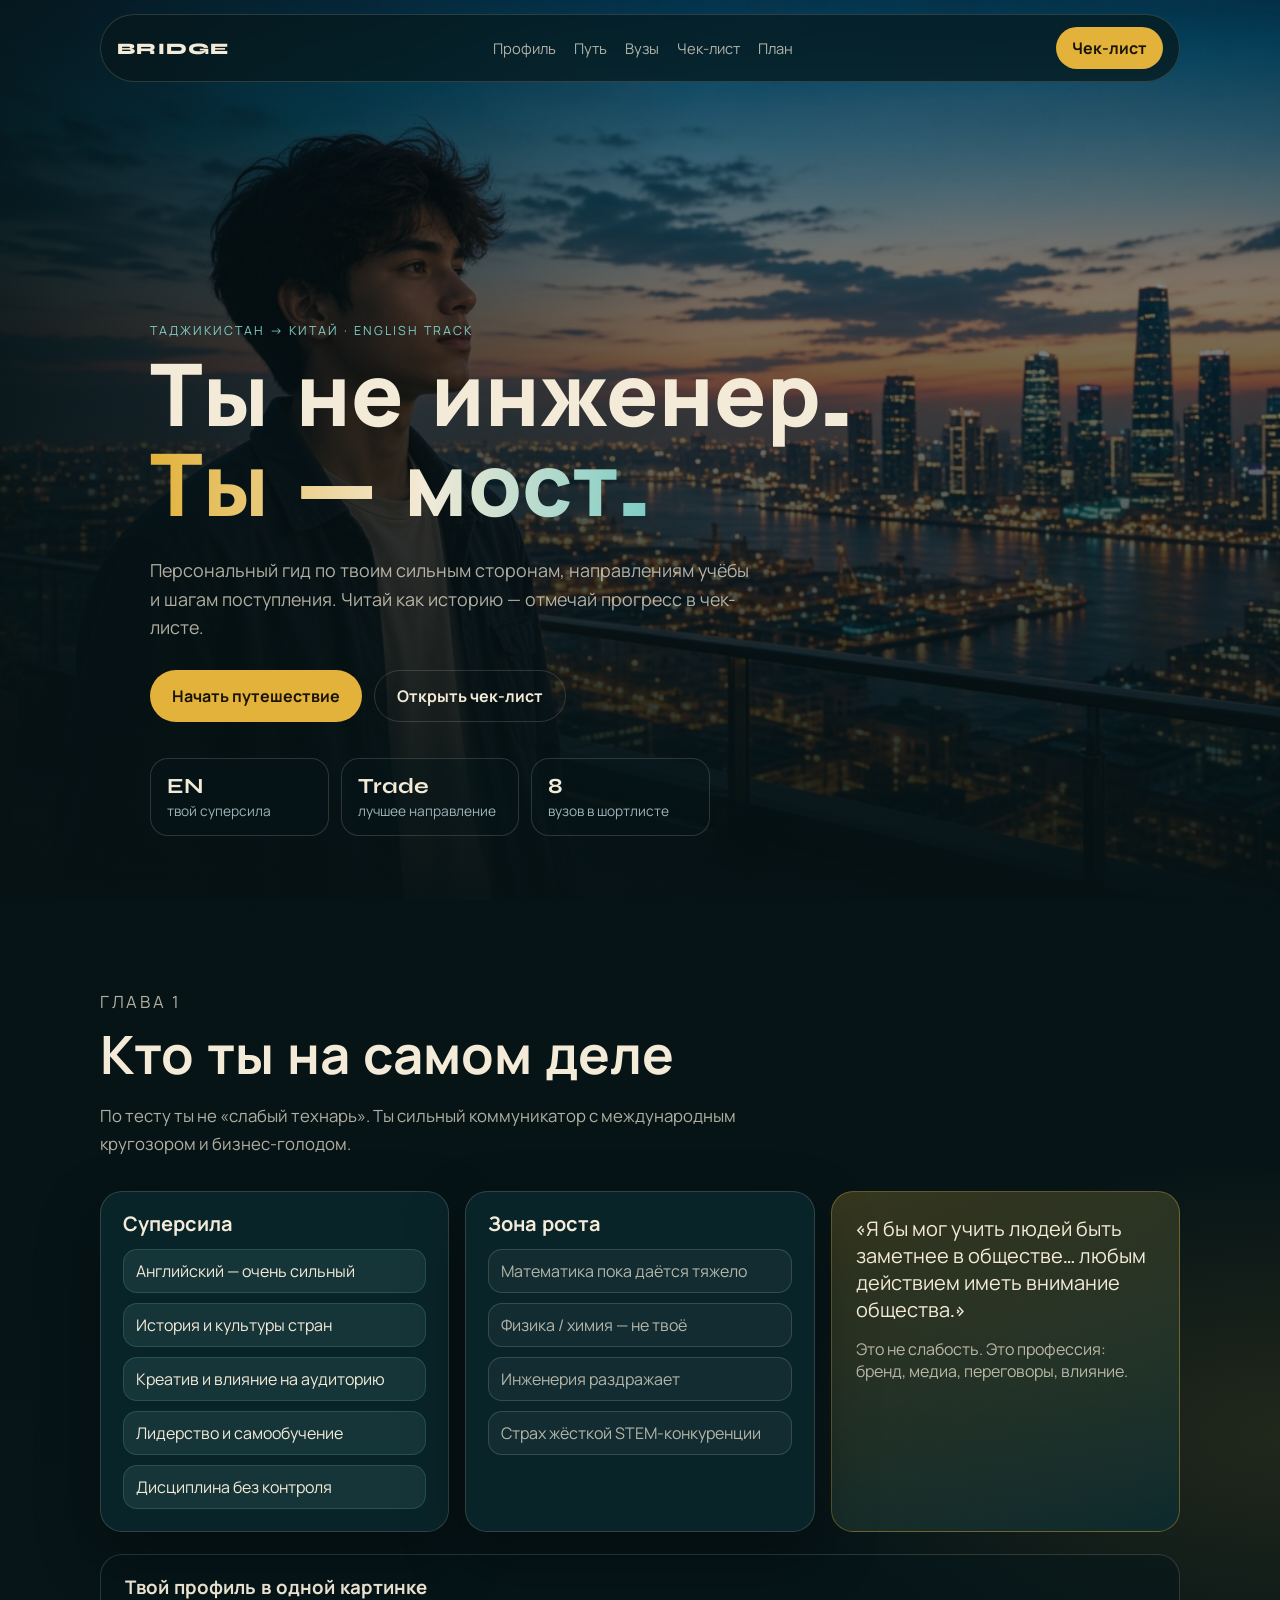
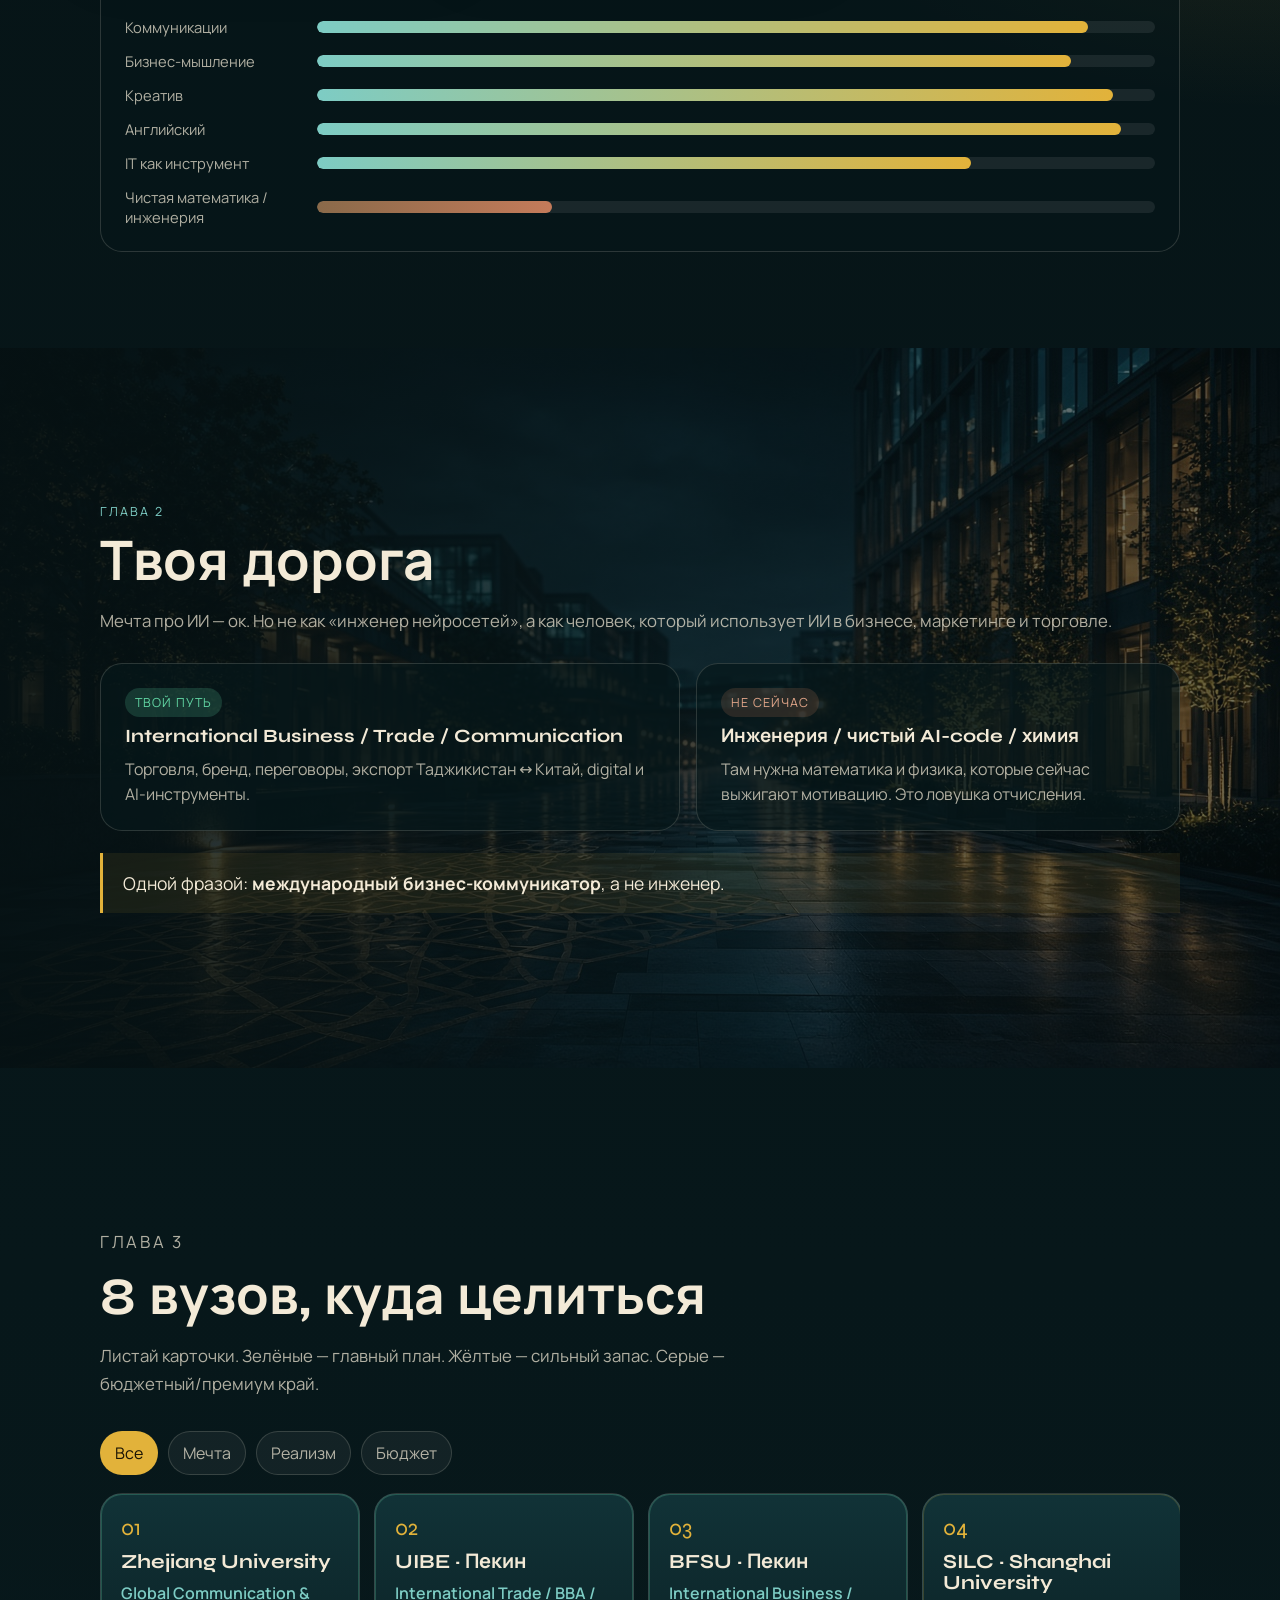
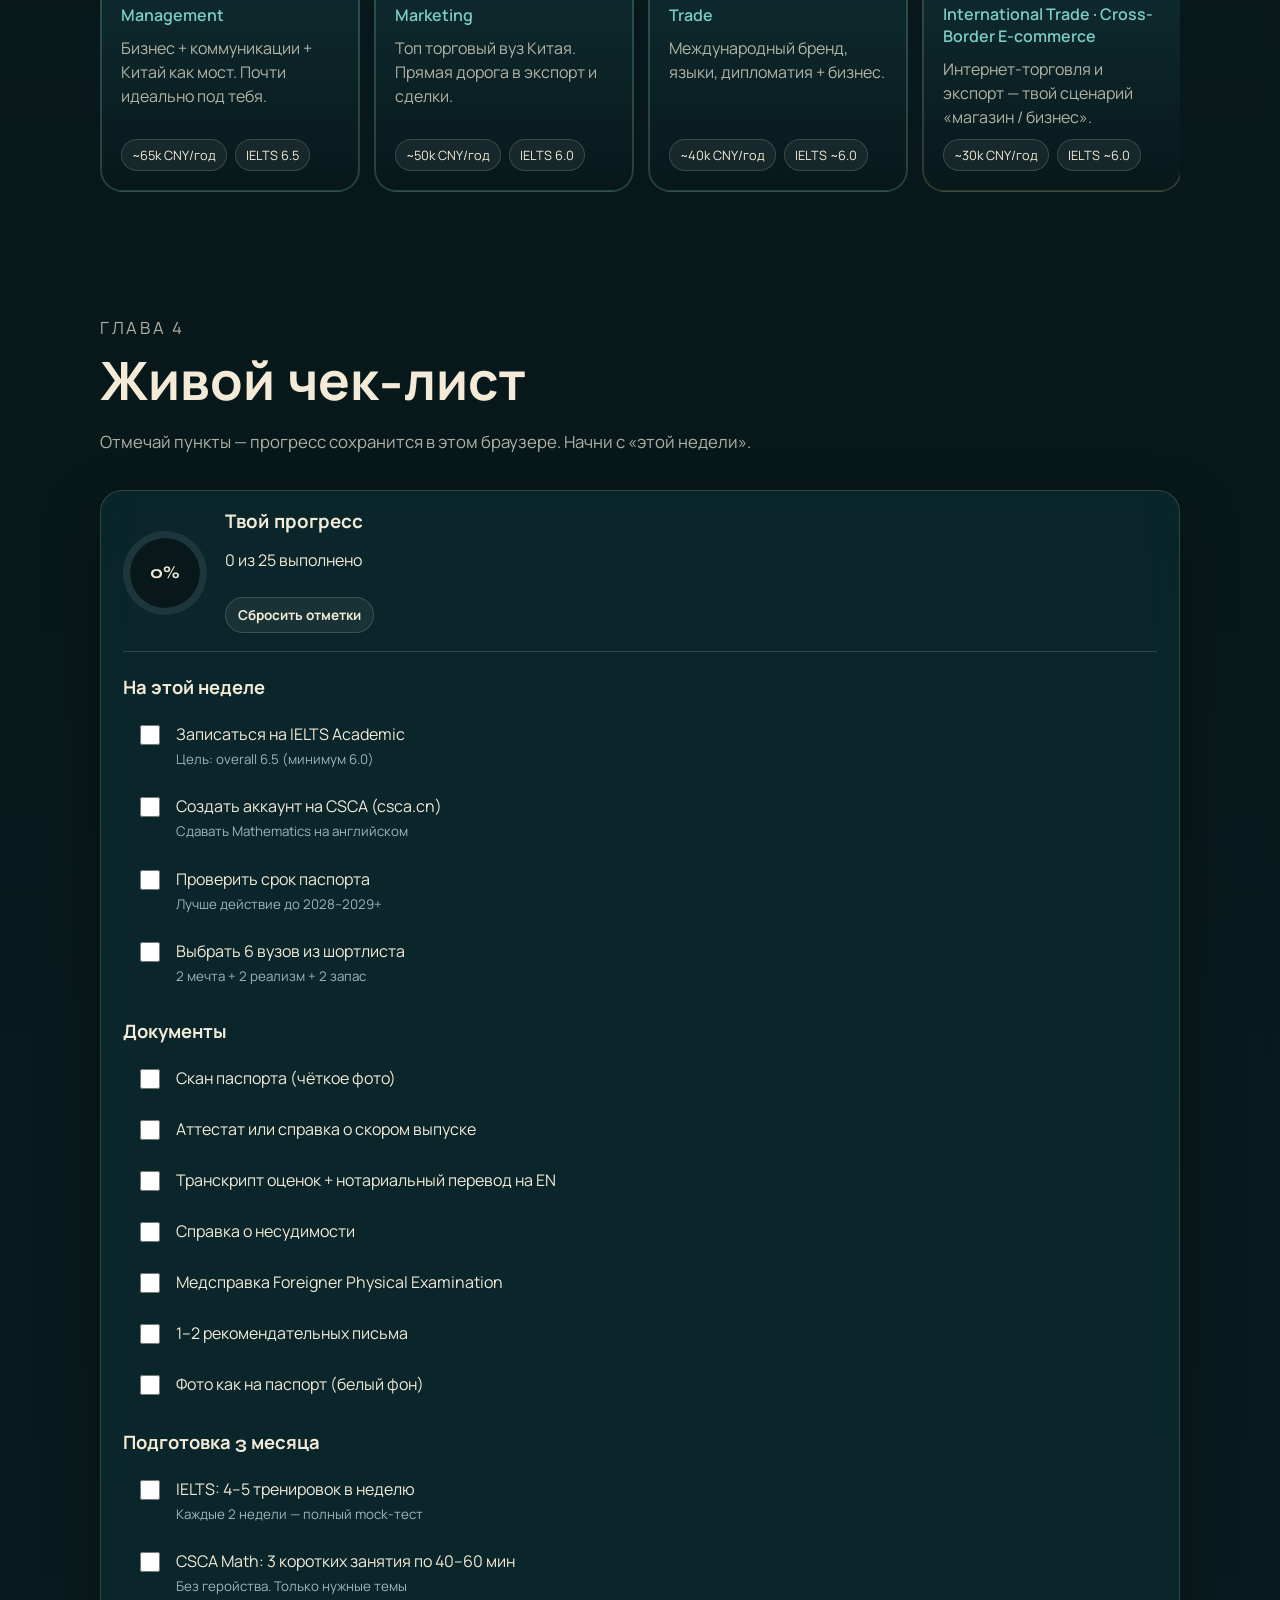
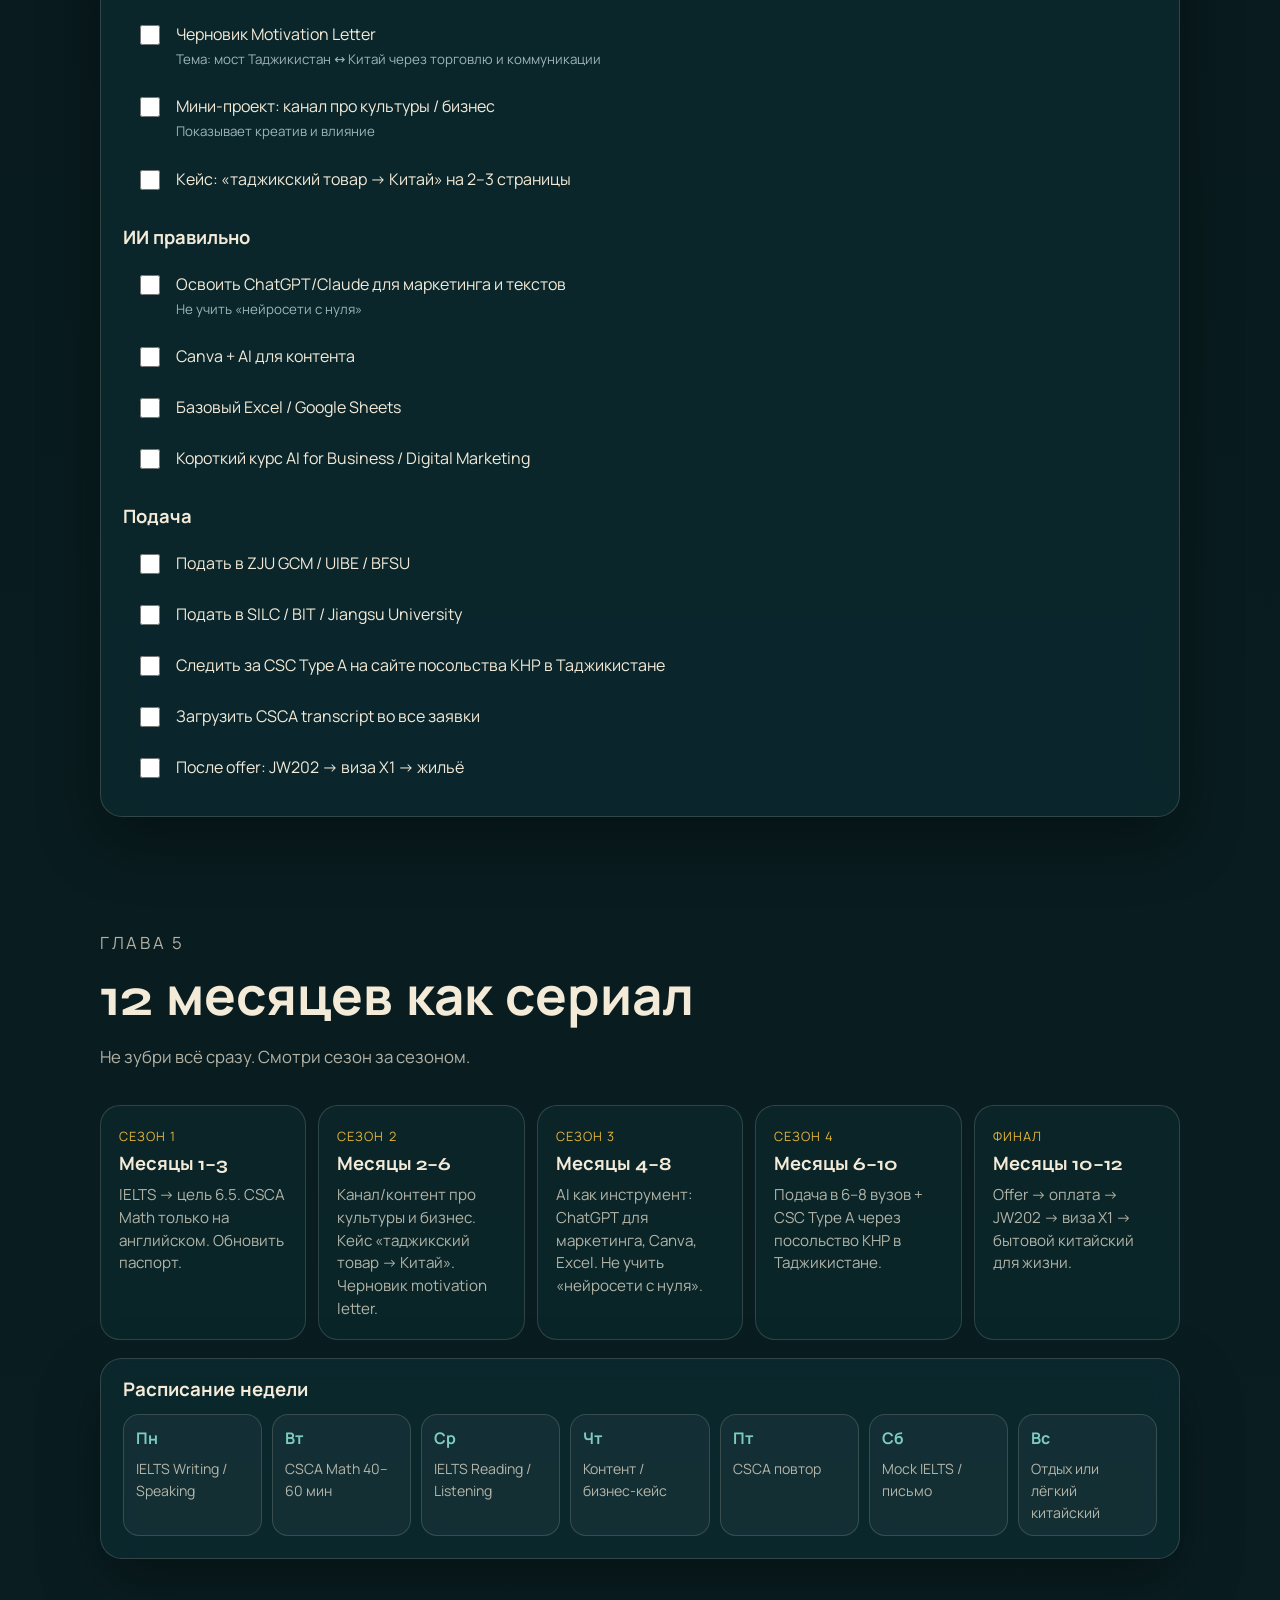
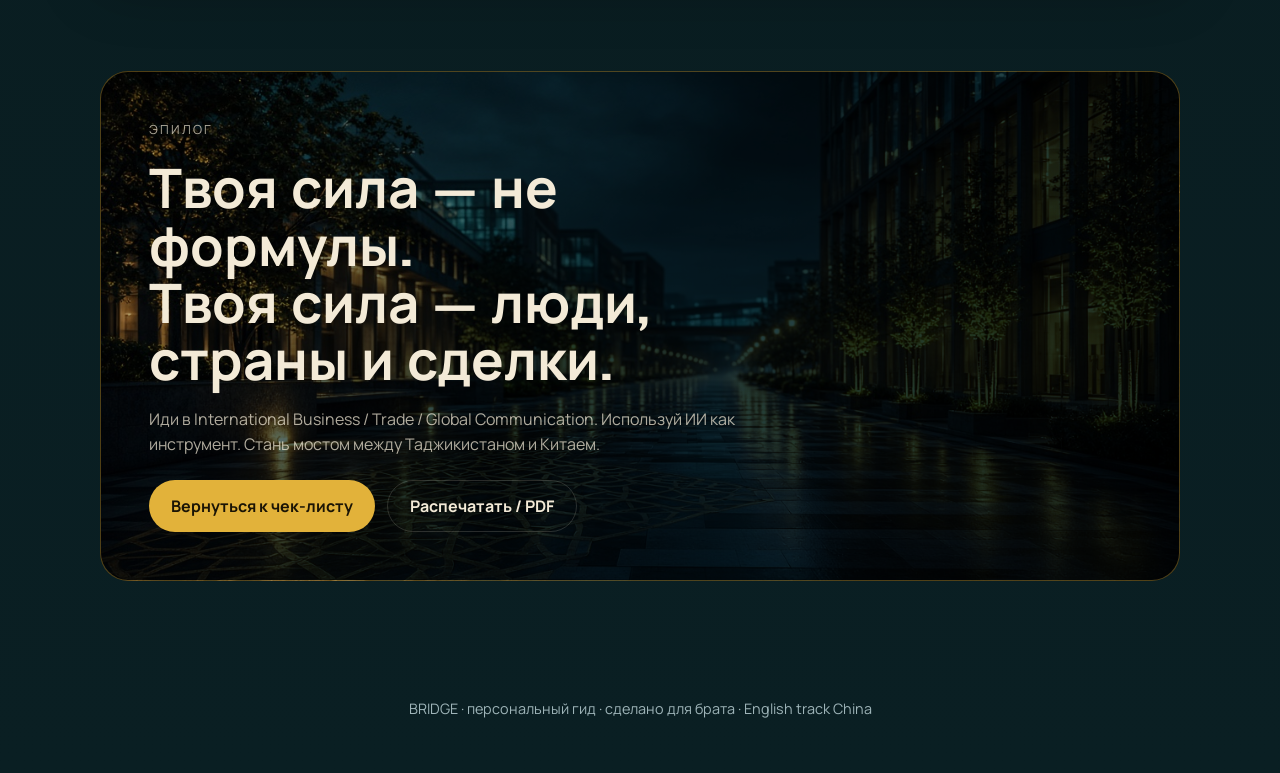
==== docs/bridge-career-guide/index.html @ 8e83efc7 "Add BRIDGE interactive career guide for China admissions Story-style HTML presentation with profile," ====
<!DOCTYPE html>
<html lang="ru">
<head>
  <meta charset="UTF-8" />
  <meta name="viewport" content="width=device-width, initial-scale=1, viewport-fit=cover" />
  <title>BRIDGE — Твой путь в Китай</title>
  <meta name="description" content="Персональный гид: профиль, направления, вузы и чек-лист поступления в Китай на английском." />
  <link rel="preconnect" href="https://fonts.googleapis.com" />
  <link rel="preconnect" href="https://fonts.gstatic.com" crossorigin />
  <link href="https://fonts.googleapis.com/css2?family=Manrope:wght@400;500;600;700&family=Syne:wght@600;700;800&display=swap" rel="stylesheet" />
  <link rel="stylesheet" href="styles.css" />
</head>
<body>
  <div class="progress-bar" aria-hidden="true"><i id="scrollProgress"></i></div>

  <nav class="topnav" aria-label="Навигация">
    <a class="logo" href="#top">BRIDGE</a>
    <div class="nav-links">
      <a href="#profile">Профиль</a>
      <a href="#path">Путь</a>
      <a href="#unis">Вузы</a>
      <a href="#checklist">Чек-лист</a>
      <a href="#plan">План</a>
    </div>
    <button class="nav-cta" type="button" data-scroll="#checklist">Чек-лист</button>
  </nav>

  <header class="hero" id="top">
    <div class="hero-media" aria-hidden="true">
      <img src="assets/bridge-hero.jpg" alt="" />
      <div class="hero-shade"></div>
    </div>
    <div class="hero-content">
      <p class="eyebrow reveal">Таджикистан → Китай · English track</p>
      <h1 class="reveal delay-1">Ты не инженер.<br /><span>Ты — мост.</span></h1>
      <p class="hero-lead reveal delay-2">
        Персональный гид по твоим сильным сторонам, направлениям учёбы и шагам поступления.
        Читай как историю — отмечай прогресс в чек-листе.
      </p>
      <div class="hero-actions reveal delay-3">
        <button class="btn primary" type="button" data-scroll="#profile">Начать путешествие</button>
        <button class="btn ghost" type="button" data-scroll="#checklist">Открыть чек-лист</button>
      </div>
      <div class="hero-stats reveal delay-4">
        <div><strong>EN</strong><span>твой суперсила</span></div>
        <div><strong>Trade</strong><span>лучшее направление</span></div>
        <div><strong>8</strong><span>вузов в шортлисте</span></div>
      </div>
    </div>
  </header>

  <main>
    <section class="story" id="profile">
      <div class="section-head">
        <p class="eyebrow">Глава 1</p>
        <h2>Кто ты на самом деле</h2>
        <p>По тесту ты не «слабый технарь». Ты сильный коммуникатор с международным кругозором и бизнес-голодом.</p>
      </div>

      <div class="card-grid profile-grid">
        <article class="glass card reveal">
          <h3>Суперсила</h3>
          <ul class="chip-list">
            <li>Английский — очень сильный</li>
            <li>История и культуры стран</li>
            <li>Креатив и влияние на аудиторию</li>
            <li>Лидерство и самообучение</li>
            <li>Дисциплина без контроля</li>
          </ul>
        </article>
        <article class="glass card reveal delay-1">
          <h3>Зона роста</h3>
          <ul class="chip-list muted">
            <li>Математика пока даётся тяжело</li>
            <li>Физика / химия — не твоё</li>
            <li>Инженерия раздражает</li>
            <li>Страх жёсткой STEM-конкуренции</li>
          </ul>
        </article>
        <article class="quote-card reveal delay-2">
          <p>«Я бы мог учить людей быть заметнее в обществе… любым действием иметь внимание общества.»</p>
          <span>Это не слабость. Это профессия: бренд, медиа, переговоры, влияние.</span>
        </article>
      </div>

      <div class="meter-block reveal">
        <h3>Твой профиль в одной картинке</h3>
        <div class="meters">
          <div class="meter"><span>Коммуникации</span><i style="--v:92%"></i></div>
          <div class="meter"><span>Бизнес-мышление</span><i style="--v:90%"></i></div>
          <div class="meter"><span>Креатив</span><i style="--v:95%"></i></div>
          <div class="meter"><span>Английский</span><i style="--v:96%"></i></div>
          <div class="meter"><span>IT как инструмент</span><i style="--v:78%"></i></div>
          <div class="meter weak"><span>Чистая математика / инженерия</span><i style="--v:28%"></i></div>
        </div>
      </div>
    </section>

    <section class="path" id="path">
      <div class="path-bg" aria-hidden="true">
        <img src="assets/bridge-campus.jpg" alt="" />
        <div class="path-shade"></div>
      </div>
      <div class="path-inner">
        <p class="eyebrow">Глава 2</p>
        <h2>Твоя дорога</h2>
        <p class="lead">Мечта про ИИ — ок. Но не как «инженер нейросетей», а как человек, который использует ИИ в бизнесе, маркетинге и торговле.</p>

        <div class="path-choices">
          <article class="choice yes reveal">
            <p class="tag">Твой путь</p>
            <h3>International Business / Trade / Communication</h3>
            <p>Торговля, бренд, переговоры, экспорт Таджикистан ↔ Китай, digital и AI-инструменты.</p>
          </article>
          <article class="choice no reveal delay-1">
            <p class="tag">Не сейчас</p>
            <h3>Инженерия / чистый AI-code / химия</h3>
            <p>Там нужна математика и физика, которые сейчас выжигают мотивацию. Это ловушка отчисления.</p>
          </article>
        </div>

        <div class="one-liner reveal">
          <p>Одной фразой: <strong>международный бизнес-коммуникатор</strong>, а не инженер.</p>
        </div>
      </div>
    </section>

    <section class="unis" id="unis">
      <div class="section-head">
        <p class="eyebrow">Глава 3</p>
        <h2>8 вузов, куда целиться</h2>
        <p>Листай карточки. Зелёные — главный план. Жёлтые — сильный запас. Серые — бюджетный/премиум край.</p>
      </div>

      <div class="uni-filters" role="tablist">
        <button class="active" data-filter="all" type="button">Все</button>
        <button data-filter="dream" type="button">Мечта</button>
        <button data-filter="real" type="button">Реализм</button>
        <button data-filter="budget" type="button">Бюджет</button>
      </div>

      <div class="uni-track" id="uniTrack">
        <article class="uni-card dream" data-tier="dream">
          <div class="uni-rank">01</div>
          <h3>Zhejiang University</h3>
          <p class="major">Global Communication & Management</p>
          <p>Бизнес + коммуникации + Китай как мост. Почти идеально под тебя.</p>
          <div class="uni-meta"><span>~65k CNY/год</span><span>IELTS 6.5</span></div>
        </article>
        <article class="uni-card dream" data-tier="dream">
          <div class="uni-rank">02</div>
          <h3>UIBE · Пекин</h3>
          <p class="major">International Trade / BBA / Marketing</p>
          <p>Топ торговый вуз Китая. Прямая дорога в экспорт и сделки.</p>
          <div class="uni-meta"><span>~50k CNY/год</span><span>IELTS 6.0</span></div>
        </article>
        <article class="uni-card dream" data-tier="dream">
          <div class="uni-rank">03</div>
          <h3>BFSU · Пекин</h3>
          <p class="major">International Business / Trade</p>
          <p>Международный бренд, языки, дипломатия + бизнес.</p>
          <div class="uni-meta"><span>~40k CNY/год</span><span>IELTS ~6.0</span></div>
        </article>
        <article class="uni-card real" data-tier="real">
          <div class="uni-rank">04</div>
          <h3>SILC · Shanghai University</h3>
          <p class="major">International Trade · Cross-Border E-commerce</p>
          <p>Интернет-торговля и экспорт — твой сценарий «магазин / бизнес».</p>
          <div class="uni-meta"><span>~30k CNY/год</span><span>IELTS ~6.0</span></div>
        </article>
        <article class="uni-card real" data-tier="real">
          <div class="uni-rank">05</div>
          <h3>BIT · Пекин</h3>
          <p class="major">International Economics and Trade</p>
          <p>Сильный бренд столицы без тяжёлой инженерии.</p>
          <div class="uni-meta"><span>уточнять</span><span>IELTS ~6.0</span></div>
        </article>
        <article class="uni-card budget" data-tier="budget">
          <div class="uni-rank">06</div>
          <h3>Jiangsu University</h3>
          <p class="major">Marketing (English)</p>
          <p>Дешевле и реалистично. Тема бренда и внимания аудитории.</p>
          <div class="uni-meta"><span>~18k CNY/год</span><span>IELTS 5.5+</span></div>
        </article>
        <article class="uni-card real" data-tier="real">
          <div class="uni-rank">07</div>
          <h3>XJTLU · Сучжоу</h3>
          <p class="major">International Business with a Language</p>
          <p>Британский диплом + бизнес + язык. Премиум-вариант.</p>
          <div class="uni-meta"><span>UK-модель</span><span>высокий EN</span></div>
        </article>
        <article class="uni-card budget" data-tier="budget">
          <div class="uni-rank">08</div>
          <h3>Nottingham Ningbo</h3>
          <p class="major">English + International Business</p>
          <p>Полностью EN, портовый город, британский диплом. Дорого, но мощно.</p>
          <div class="uni-meta"><span>~120k CNY/год</span><span>высокий EN</span></div>
        </article>
      </div>
    </section>

    <section class="checklist-section" id="checklist">
      <div class="section-head">
        <p class="eyebrow">Глава 4</p>
        <h2>Живой чек-лист</h2>
        <p>Отмечай пункты — прогресс сохранится в этом браузере. Начни с «этой недели».</p>
      </div>

      <div class="checklist-panel glass">
        <div class="check-progress">
          <div class="ring" id="checkRing" style="--p:0">
            <strong id="checkPct">0%</strong>
          </div>
          <div>
            <h3>Твой прогресс</h3>
            <p id="checkCount">0 из 0 выполнено</p>
            <button class="btn tiny" type="button" id="resetChecks">Сбросить отметки</button>
          </div>
        </div>

        <div class="check-groups" id="checkGroups"></div>
      </div>
    </section>

    <section class="plan" id="plan">
      <div class="section-head">
        <p class="eyebrow">Глава 5</p>
        <h2>12 месяцев как сериал</h2>
        <p>Не зубри всё сразу. Смотри сезон за сезоном.</p>
      </div>

      <div class="timeline">
        <article class="tl reveal">
          <span>Сезон 1</span>
          <h3>Месяцы 1–3</h3>
          <p>IELTS → цель 6.5. CSCA Math только на английском. Обновить паспорт.</p>
        </article>
        <article class="tl reveal delay-1">
          <span>Сезон 2</span>
          <h3>Месяцы 2–6</h3>
          <p>Канал/контент про культуры и бизнес. Кейс «таджикский товар → Китай». Черновик motivation letter.</p>
        </article>
        <article class="tl reveal delay-2">
          <span>Сезон 3</span>
          <h3>Месяцы 4–8</h3>
          <p>AI как инструмент: ChatGPT для маркетинга, Canva, Excel. Не учить «нейросети с нуля».</p>
        </article>
        <article class="tl reveal delay-3">
          <span>Сезон 4</span>
          <h3>Месяцы 6–10</h3>
          <p>Подача в 6–8 вузов + CSC Type A через посольство КНР в Таджикистане.</p>
        </article>
        <article class="tl reveal delay-4">
          <span>Финал</span>
          <h3>Месяцы 10–12</h3>
          <p>Offer → оплата → JW202 → виза X1 → бытовой китайский для жизни.</p>
        </article>
      </div>

      <div class="week glass reveal">
        <h3>Расписание недели</h3>
        <div class="week-grid">
          <div><b>Пн</b><span>IELTS Writing / Speaking</span></div>
          <div><b>Вт</b><span>CSCA Math 40–60 мин</span></div>
          <div><b>Ср</b><span>IELTS Reading / Listening</span></div>
          <div><b>Чт</b><span>Контент / бизнес-кейс</span></div>
          <div><b>Пт</b><span>CSCA повтор</span></div>
          <div><b>Сб</b><span>Mock IELTS / письмо</span></div>
          <div><b>Вс</b><span>Отдых или лёгкий китайский</span></div>
        </div>
      </div>
    </section>

    <section class="finale" id="finale">
      <div class="finale-card reveal">
        <p class="eyebrow">Эпилог</p>
        <h2>Твоя сила — не формулы.<br />Твоя сила — люди, страны и сделки.</h2>
        <p>Иди в International Business / Trade / Global Communication. Используй ИИ как инструмент. Стань мостом между Таджикистаном и Китаем.</p>
        <div class="finale-actions">
          <button class="btn primary" type="button" data-scroll="#checklist">Вернуться к чек-листу</button>
          <button class="btn ghost" type="button" id="printBtn">Распечатать / PDF</button>
        </div>
      </div>
    </section>
  </main>

  <footer class="footer">
    <p>BRIDGE · персональный гид · сделано для брата · English track China</p>
  </footer>

  <script src="app.js"></script>
</body>
</html>
---- docs/bridge-career-guide/styles.css ----
:root {
  --ink: #07171a;
  --deep: #0c2c31;
  --teal: #1f6f78;
  --mint: #7dccc4;
  --gold: #e2b23a;
  --sand: #f3ead7;
  --fog: rgba(243, 234, 215, 0.72);
  --card: rgba(12, 44, 49, 0.72);
  --line: rgba(243, 234, 215, 0.16);
  --ok: #62d6a4;
  --warn: #e2b23a;
  --soft: #9eb4b8;
  --radius: 22px;
  --shadow: 0 24px 60px rgba(0, 0, 0, 0.35);
  --font: "Manrope", system-ui, sans-serif;
  --display: "Syne", "Manrope", sans-serif;
}

* { box-sizing: border-box; }
html { scroll-behavior: smooth; }
body {
  margin: 0;
  font-family: var(--font);
  color: var(--sand);
  background:
    radial-gradient(1200px 600px at 10% -10%, rgba(126, 204, 196, 0.18), transparent 60%),
    radial-gradient(900px 500px at 100% 20%, rgba(226, 178, 58, 0.12), transparent 55%),
    linear-gradient(180deg, #061214 0%, var(--ink) 40%, #0a1f23 100%);
  min-height: 100vh;
  overflow-x: hidden;
}

img { max-width: 100%; display: block; }
button, a { font: inherit; }
button { cursor: pointer; border: 0; }

.progress-bar {
  position: fixed;
  inset: 0 0 auto;
  height: 3px;
  z-index: 100;
  background: transparent;
}
.progress-bar i {
  display: block;
  height: 100%;
  width: 0%;
  background: linear-gradient(90deg, var(--mint), var(--gold));
}

.topnav {
  position: fixed;
  top: 14px;
  left: 50%;
  transform: translateX(-50%);
  width: min(1080px, calc(100% - 24px));
  z-index: 90;
  display: flex;
  align-items: center;
  justify-content: space-between;
  gap: 16px;
  padding: 12px 16px;
  border: 1px solid var(--line);
  border-radius: 999px;
  background: rgba(7, 23, 26, 0.7);
  backdrop-filter: blur(16px);
}
.logo {
  font-family: var(--display);
  font-weight: 800;
  letter-spacing: 0.08em;
  color: var(--sand);
  text-decoration: none;
}
.nav-links {
  display: flex;
  gap: 18px;
}
.nav-links a {
  color: var(--fog);
  text-decoration: none;
  font-size: 0.92rem;
}
.nav-links a:hover { color: var(--gold); }
.nav-cta {
  background: var(--gold);
  color: #1a1405;
  border-radius: 999px;
  padding: 10px 16px;
  font-weight: 700;
}

.hero {
  position: relative;
  min-height: 100vh;
  display: grid;
  align-items: end;
  padding: 120px 20px 64px;
}
.hero-media {
  position: absolute;
  inset: 0;
  z-index: 0;
}
.hero-media img {
  width: 100%;
  height: 100%;
  object-fit: cover;
  animation: ken 18s ease-in-out infinite alternate;
}
.hero-shade {
  position: absolute;
  inset: 0;
  background:
    linear-gradient(180deg, rgba(6, 18, 20, 0.35) 0%, rgba(6, 18, 20, 0.55) 40%, rgba(6, 18, 20, 0.96) 100%),
    linear-gradient(90deg, rgba(6, 18, 20, 0.75), transparent 55%);
}
.hero-content {
  position: relative;
  z-index: 1;
  width: min(980px, 100%);
  margin: 0 auto;
}
.eyebrow {
  text-transform: uppercase;
  letter-spacing: 0.16em;
  font-size: 0.78rem;
  color: var(--mint);
  margin: 0 0 14px;
}
h1, h2, h3 { font-family: var(--display); line-height: 1.05; margin: 0; }
h1 {
  font-size: clamp(2.6rem, 8vw, 5.4rem);
  font-weight: 800;
  max-width: 12ch;
}
h1 span {
  background: linear-gradient(90deg, var(--gold), #f3ead7 55%, var(--mint));
  -webkit-background-clip: text;
  background-clip: text;
  color: transparent;
}
.hero-lead {
  max-width: 38rem;
  font-size: 1.12rem;
  color: var(--fog);
  line-height: 1.6;
  margin: 22px 0 28px;
}
.hero-actions, .finale-actions { display: flex; flex-wrap: wrap; gap: 12px; }
.btn {
  border-radius: 999px;
  padding: 14px 22px;
  font-weight: 700;
  transition: transform 0.2s ease, background 0.2s ease, color 0.2s ease;
}
.btn:hover { transform: translateY(-2px); }
.btn.primary { background: var(--gold); color: #1a1405; }
.btn.ghost {
  background: transparent;
  color: var(--sand);
  border: 1px solid var(--line);
}
.btn.tiny {
  margin-top: 10px;
  padding: 8px 12px;
  font-size: 0.85rem;
  background: rgba(255,255,255,0.06);
  color: var(--sand);
  border: 1px solid var(--line);
  border-radius: 999px;
}
.hero-stats {
  display: grid;
  grid-template-columns: repeat(3, minmax(0, 1fr));
  gap: 12px;
  margin-top: 36px;
  max-width: 560px;
}
.hero-stats div {
  border: 1px solid var(--line);
  border-radius: 18px;
  padding: 14px 16px;
  background: rgba(7, 23, 26, 0.45);
}
.hero-stats strong {
  display: block;
  font-family: var(--display);
  font-size: 1.35rem;
}
.hero-stats span {
  color: var(--soft);
  font-size: 0.86rem;
}

section {
  width: min(1080px, calc(100% - 32px));
  margin: 0 auto;
  padding: 88px 0 24px;
}
.section-head { max-width: 720px; margin-bottom: 34px; }
.section-head h2 {
  font-size: clamp(2rem, 5vw, 3.3rem);
  margin-bottom: 12px;
}
.section-head p, .lead {
  color: var(--fog);
  line-height: 1.65;
  font-size: 1.05rem;
}

.glass {
  background: var(--card);
  border: 1px solid var(--line);
  border-radius: var(--radius);
  box-shadow: var(--shadow);
  backdrop-filter: blur(14px);
}
.card { padding: 22px; }
.card h3 { margin-bottom: 14px; font-size: 1.25rem; }
.card-grid {
  display: grid;
  grid-template-columns: repeat(3, minmax(0, 1fr));
  gap: 16px;
}
.chip-list {
  list-style: none;
  margin: 0;
  padding: 0;
  display: grid;
  gap: 10px;
}
.chip-list li {
  padding: 10px 12px;
  border-radius: 14px;
  background: rgba(125, 204, 196, 0.1);
  border: 1px solid rgba(125, 204, 196, 0.18);
}
.chip-list.muted li {
  background: rgba(255,255,255,0.04);
  border-color: var(--line);
  color: var(--fog);
}
.quote-card {
  padding: 24px;
  border-radius: var(--radius);
  background:
    linear-gradient(160deg, rgba(226, 178, 58, 0.22), rgba(12, 44, 49, 0.85));
  border: 1px solid rgba(226, 178, 58, 0.35);
}
.quote-card p {
  font-family: var(--display);
  font-size: 1.25rem;
  line-height: 1.35;
  margin: 0 0 14px;
}
.quote-card span { color: var(--fog); }

.meter-block {
  margin-top: 22px;
  padding: 24px;
  border-radius: var(--radius);
  border: 1px solid var(--line);
  background: rgba(7, 23, 26, 0.55);
}
.meter-block h3 { margin-bottom: 18px; }
.meters { display: grid; gap: 14px; }
.meter {
  display: grid;
  grid-template-columns: 180px 1fr;
  gap: 12px;
  align-items: center;
}
.meter span { color: var(--fog); font-size: 0.92rem; }
.meter i {
  height: 12px;
  border-radius: 999px;
  background: rgba(255,255,255,0.08);
  position: relative;
  overflow: hidden;
}
.meter i::after {
  content: "";
  position: absolute;
  inset: 0 auto 0 0;
  width: var(--v);
  border-radius: inherit;
  background: linear-gradient(90deg, var(--mint), var(--gold));
  transform: scaleX(0);
  transform-origin: left;
  transition: transform 1s ease;
}
.meter.visible i::after { transform: scaleX(1); }
.meter.weak i::after { background: linear-gradient(90deg, #8a6a4a, #c47b5a); }

.path {
  position: relative;
  width: 100%;
  max-width: none;
  padding: 0;
  margin: 72px 0;
  min-height: 720px;
  display: grid;
  align-items: center;
}
.path-bg {
  position: absolute;
  inset: 0;
}
.path-bg img {
  width: 100%;
  height: 100%;
  object-fit: cover;
  filter: saturate(0.9);
}
.path-shade {
  position: absolute;
  inset: 0;
  background:
    linear-gradient(90deg, rgba(6,18,20,0.92) 0%, rgba(6,18,20,0.78) 45%, rgba(6,18,20,0.55) 100%);
}
.path-inner {
  position: relative;
  z-index: 1;
  width: min(1080px, calc(100% - 32px));
  margin: 0 auto;
  padding: 72px 0;
}
.path-inner h2 {
  font-size: clamp(2rem, 5vw, 3.4rem);
  margin-bottom: 14px;
}
.path-choices {
  display: grid;
  grid-template-columns: 1.2fr 1fr;
  gap: 16px;
  margin-top: 28px;
}
.choice {
  padding: 24px;
  border-radius: var(--radius);
  border: 1px solid var(--line);
  background: rgba(7, 23, 26, 0.7);
}
.choice .tag {
  display: inline-block;
  margin: 0 0 10px;
  padding: 6px 10px;
  border-radius: 999px;
  font-size: 0.78rem;
  letter-spacing: 0.08em;
  text-transform: uppercase;
}
.choice.yes .tag { background: rgba(98, 214, 164, 0.18); color: var(--ok); }
.choice.no .tag { background: rgba(196, 123, 90, 0.18); color: #e0a488; }
.choice h3 { margin-bottom: 10px; }
.choice p:last-child { color: var(--fog); line-height: 1.55; margin: 0; }
.one-liner {
  margin-top: 22px;
  padding: 18px 20px;
  border-left: 3px solid var(--gold);
  background: rgba(226, 178, 58, 0.08);
}
.one-liner p { margin: 0; font-size: 1.1rem; }

.uni-filters {
  display: flex;
  flex-wrap: wrap;
  gap: 10px;
  margin-bottom: 18px;
}
.uni-filters button {
  padding: 10px 14px;
  border-radius: 999px;
  background: rgba(255,255,255,0.05);
  color: var(--fog);
  border: 1px solid var(--line);
}
.uni-filters button.active {
  background: var(--gold);
  color: #1a1405;
  border-color: transparent;
}
.uni-track {
  display: grid;
  grid-auto-flow: column;
  grid-auto-columns: minmax(260px, 300px);
  gap: 14px;
  overflow-x: auto;
  padding-bottom: 10px;
  scroll-snap-type: x mandatory;
}
.uni-track::-webkit-scrollbar { height: 8px; }
.uni-track::-webkit-scrollbar-thumb {
  background: rgba(226, 178, 58, 0.45);
  border-radius: 999px;
}
.uni-card {
  scroll-snap-align: start;
  min-height: 280px;
  padding: 20px;
  border-radius: var(--radius);
  border: 1px solid var(--line);
  background: linear-gradient(180deg, rgba(18, 52, 57, 0.95), rgba(8, 24, 27, 0.95));
  display: flex;
  flex-direction: column;
  gap: 10px;
  transition: transform 0.25s ease, border-color 0.25s ease;
}
.uni-card:hover {
  transform: translateY(-4px);
  border-color: rgba(226, 178, 58, 0.45);
}
.uni-card.hidden { display: none; }
.uni-rank {
  font-family: var(--display);
  color: var(--gold);
  font-size: 1.4rem;
}
.uni-card h3 { font-size: 1.25rem; }
.major {
  color: var(--mint);
  margin: 0;
  font-weight: 600;
}
.uni-card p:not(.major) {
  color: var(--fog);
  line-height: 1.5;
  margin: 0;
  flex: 1;
}
.uni-meta {
  display: flex;
  gap: 8px;
  flex-wrap: wrap;
}
.uni-meta span {
  font-size: 0.8rem;
  padding: 6px 10px;
  border-radius: 999px;
  background: rgba(255,255,255,0.06);
  border: 1px solid var(--line);
}
.uni-card.dream { box-shadow: inset 0 0 0 1px rgba(98, 214, 164, 0.25); }
.uni-card.real { box-shadow: inset 0 0 0 1px rgba(226, 178, 58, 0.2); }

.checklist-panel { padding: 22px; }
.check-progress {
  display: flex;
  gap: 18px;
  align-items: center;
  margin-bottom: 22px;
  padding-bottom: 18px;
  border-bottom: 1px solid var(--line);
}
.ring {
  --p: 0;
  width: 84px;
  height: 84px;
  border-radius: 50%;
  display: grid;
  place-items: center;
  background:
    radial-gradient(circle at center, rgba(7,23,26,0.95) 58%, transparent 59%),
    conic-gradient(var(--gold) calc(var(--p) * 1%), rgba(255,255,255,0.08) 0);
}
.ring strong { font-family: var(--display); font-size: 1.1rem; }
.check-groups { display: grid; gap: 18px; }
.check-group h4 {
  margin: 0 0 10px;
  font-family: var(--display);
  font-size: 1.15rem;
}
.check-item {
  display: grid;
  grid-template-columns: 28px 1fr;
  gap: 12px;
  align-items: start;
  padding: 12px 12px;
  border-radius: 16px;
  border: 1px solid transparent;
  transition: background 0.2s ease, border-color 0.2s ease;
}
.check-item:hover {
  background: rgba(255,255,255,0.03);
}
.check-item input {
  width: 20px;
  height: 20px;
  margin-top: 2px;
  accent-color: var(--gold);
}
.check-item label {
  cursor: pointer;
  line-height: 1.45;
}
.check-item label small {
  display: block;
  color: var(--soft);
  margin-top: 4px;
}
.check-item.done label {
  color: var(--mint);
  text-decoration: line-through;
  text-decoration-color: rgba(125, 204, 196, 0.45);
}
.check-item.done label small {
  text-decoration: none;
  color: var(--soft);
}

.timeline {
  display: grid;
  grid-template-columns: repeat(5, minmax(0, 1fr));
  gap: 12px;
}
.tl {
  padding: 18px;
  border-radius: 20px;
  border: 1px solid var(--line);
  background: rgba(12, 44, 49, 0.55);
  min-height: 210px;
}
.tl span {
  display: inline-block;
  margin-bottom: 10px;
  color: var(--gold);
  font-size: 0.8rem;
  letter-spacing: 0.08em;
  text-transform: uppercase;
}
.tl h3 { margin-bottom: 10px; font-size: 1.15rem; }
.tl p { margin: 0; color: var(--fog); line-height: 1.5; font-size: 0.95rem; }
.week {
  margin-top: 18px;
  padding: 22px;
}
.week h3 { margin-bottom: 14px; }
.week-grid {
  display: grid;
  grid-template-columns: repeat(7, minmax(0, 1fr));
  gap: 10px;
}
.week-grid div {
  padding: 12px;
  border-radius: 16px;
  background: rgba(255,255,255,0.04);
  border: 1px solid var(--line);
  min-height: 110px;
}
.week-grid b {
  display: block;
  font-family: var(--display);
  margin-bottom: 8px;
  color: var(--mint);
}
.week-grid span {
  color: var(--fog);
  font-size: 0.88rem;
  line-height: 1.4;
}

.finale {
  padding-bottom: 80px;
}
.finale-card {
  padding: clamp(28px, 6vw, 48px);
  border-radius: 28px;
  border: 1px solid rgba(226, 178, 58, 0.35);
  background:
    linear-gradient(135deg, rgba(226, 178, 58, 0.16), rgba(12, 44, 49, 0.9) 45%),
    url("assets/bridge-campus.jpg") center/cover;
  background-blend-mode: multiply, normal;
}
.finale-card h2 {
  font-size: clamp(2rem, 5vw, 3.4rem);
  max-width: 16ch;
  margin-bottom: 14px;
}
.finale-card > p {
  max-width: 40rem;
  color: var(--fog);
  line-height: 1.6;
  margin-bottom: 22px;
}

.footer {
  text-align: center;
  padding: 24px 16px 40px;
  color: var(--soft);
  font-size: 0.9rem;
}

.reveal {
  opacity: 0;
  transform: translateY(22px);
  transition: opacity 0.7s ease, transform 0.7s ease;
}
.reveal.visible {
  opacity: 1;
  transform: none;
}
.delay-1 { transition-delay: 0.08s; }
.delay-2 { transition-delay: 0.16s; }
.delay-3 { transition-delay: 0.24s; }
.delay-4 { transition-delay: 0.32s; }

@keyframes ken {
  from { transform: scale(1.05) translate3d(0, 0, 0); }
  to { transform: scale(1.12) translate3d(-1.5%, -1%, 0); }
}

@media (max-width: 960px) {
  .nav-links { display: none; }
  .card-grid,
  .path-choices,
  .timeline,
  .week-grid {
    grid-template-columns: 1fr;
  }
  .meter {
    grid-template-columns: 1fr;
    gap: 6px;
  }
  .hero-stats { grid-template-columns: 1fr; }
  .week-grid div { min-height: auto; }
}

@media print {
  .topnav, .progress-bar, .nav-cta, #resetChecks, .uni-filters { display: none !important; }
  body { background: white; color: black; }
  .glass, .uni-card, .tl, .choice, .finale-card { box-shadow: none; break-inside: avoid; }
}
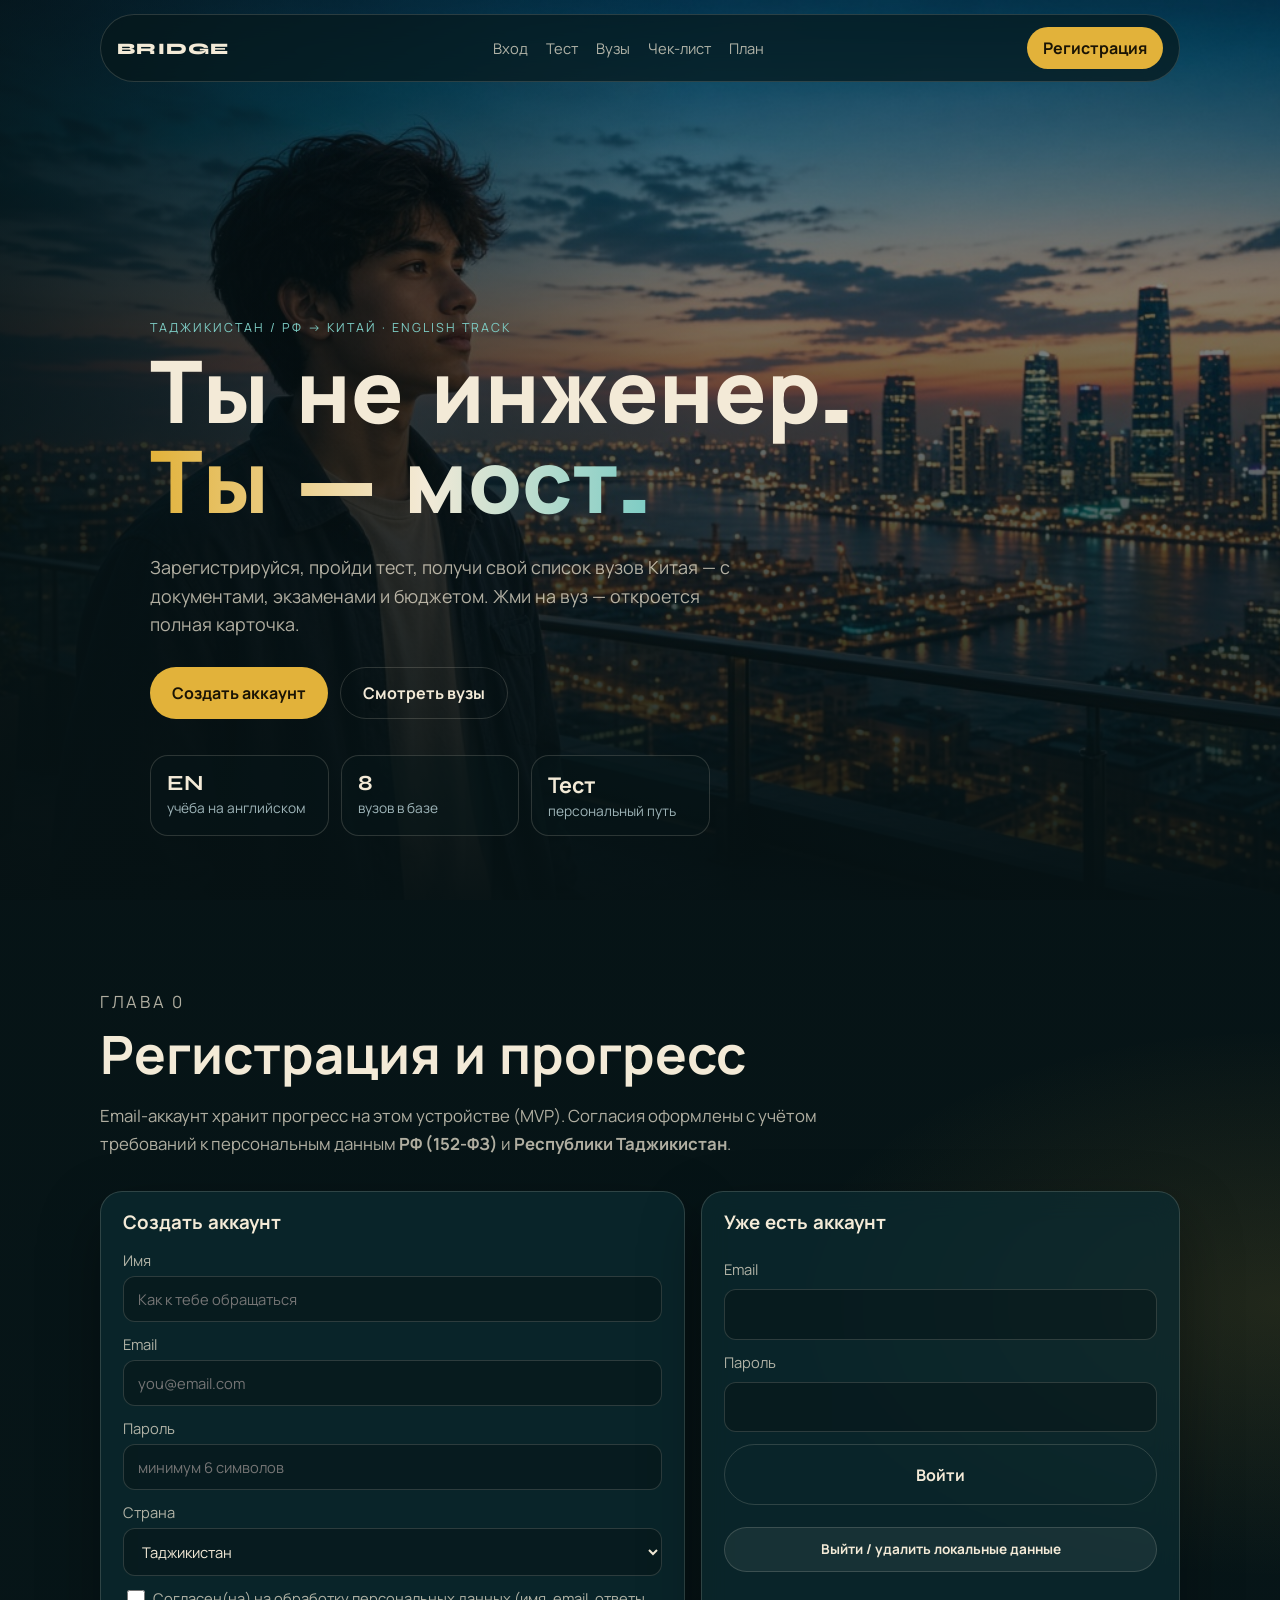
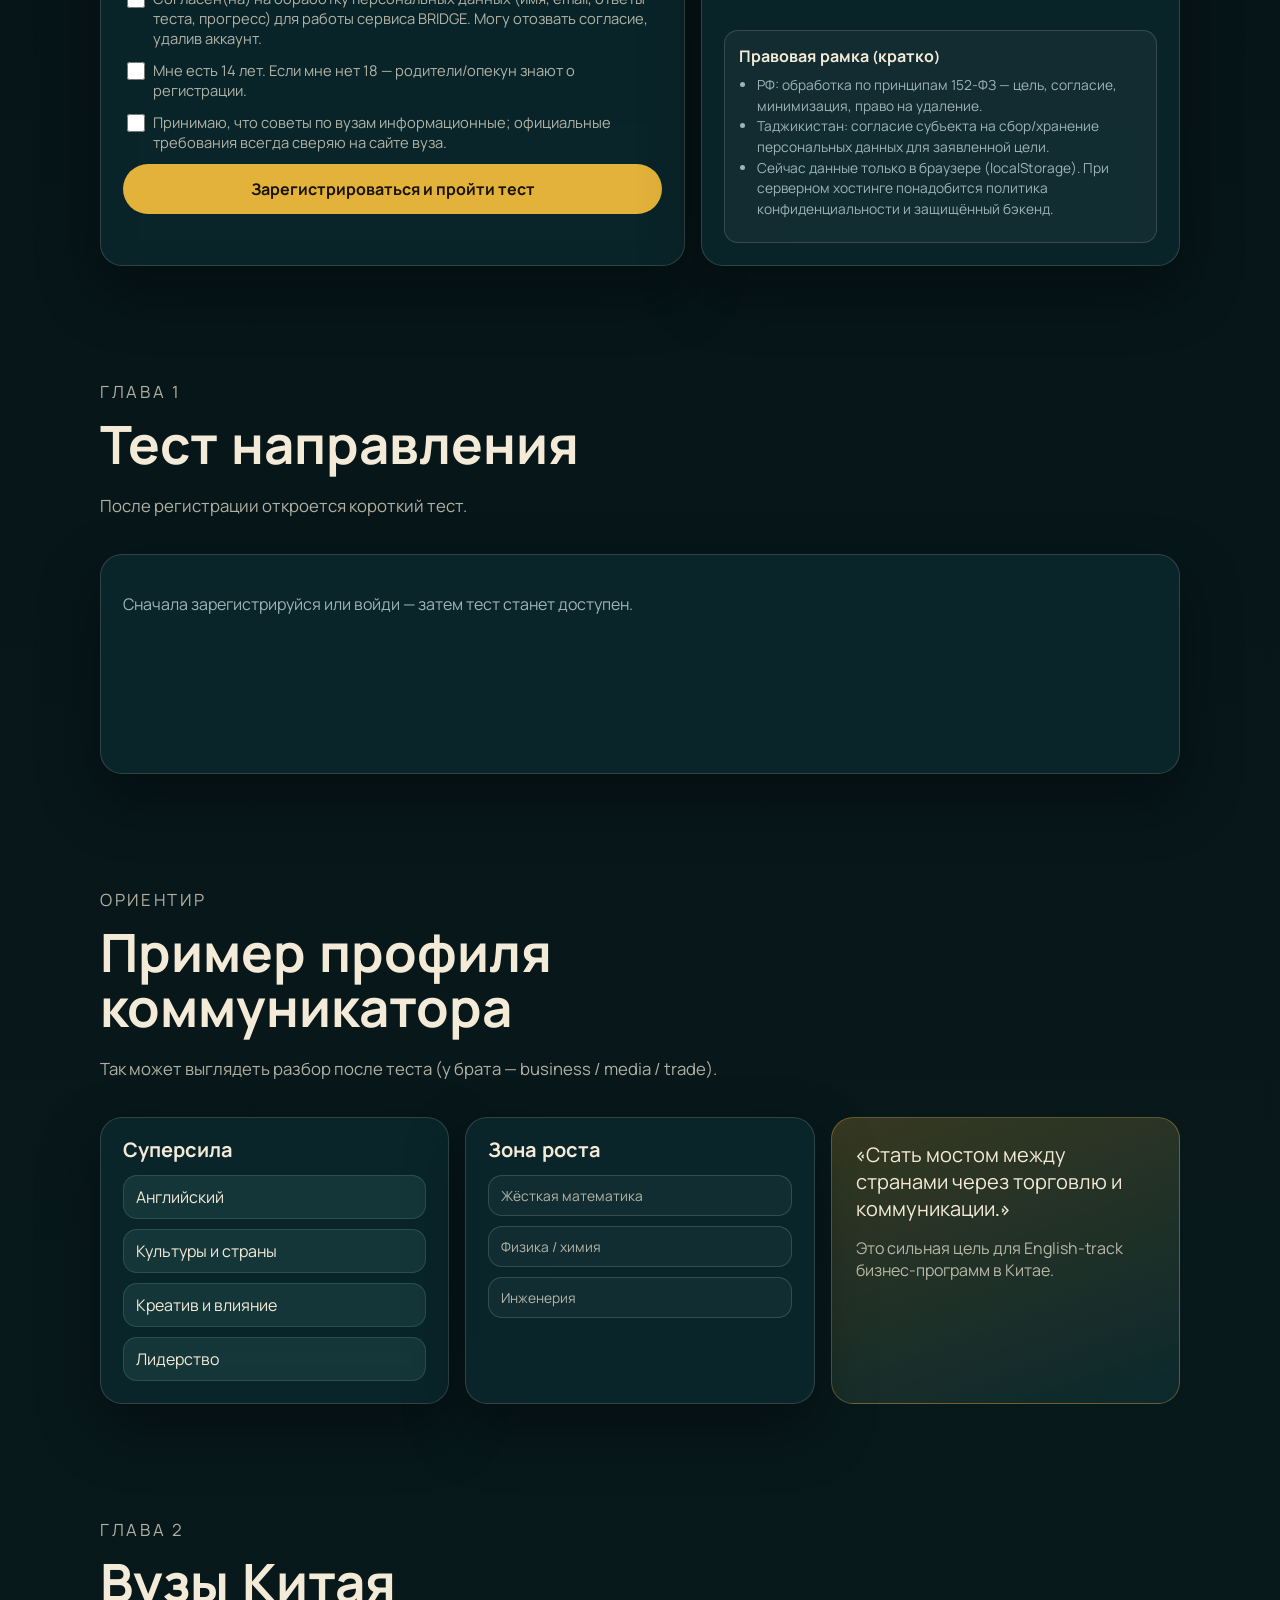
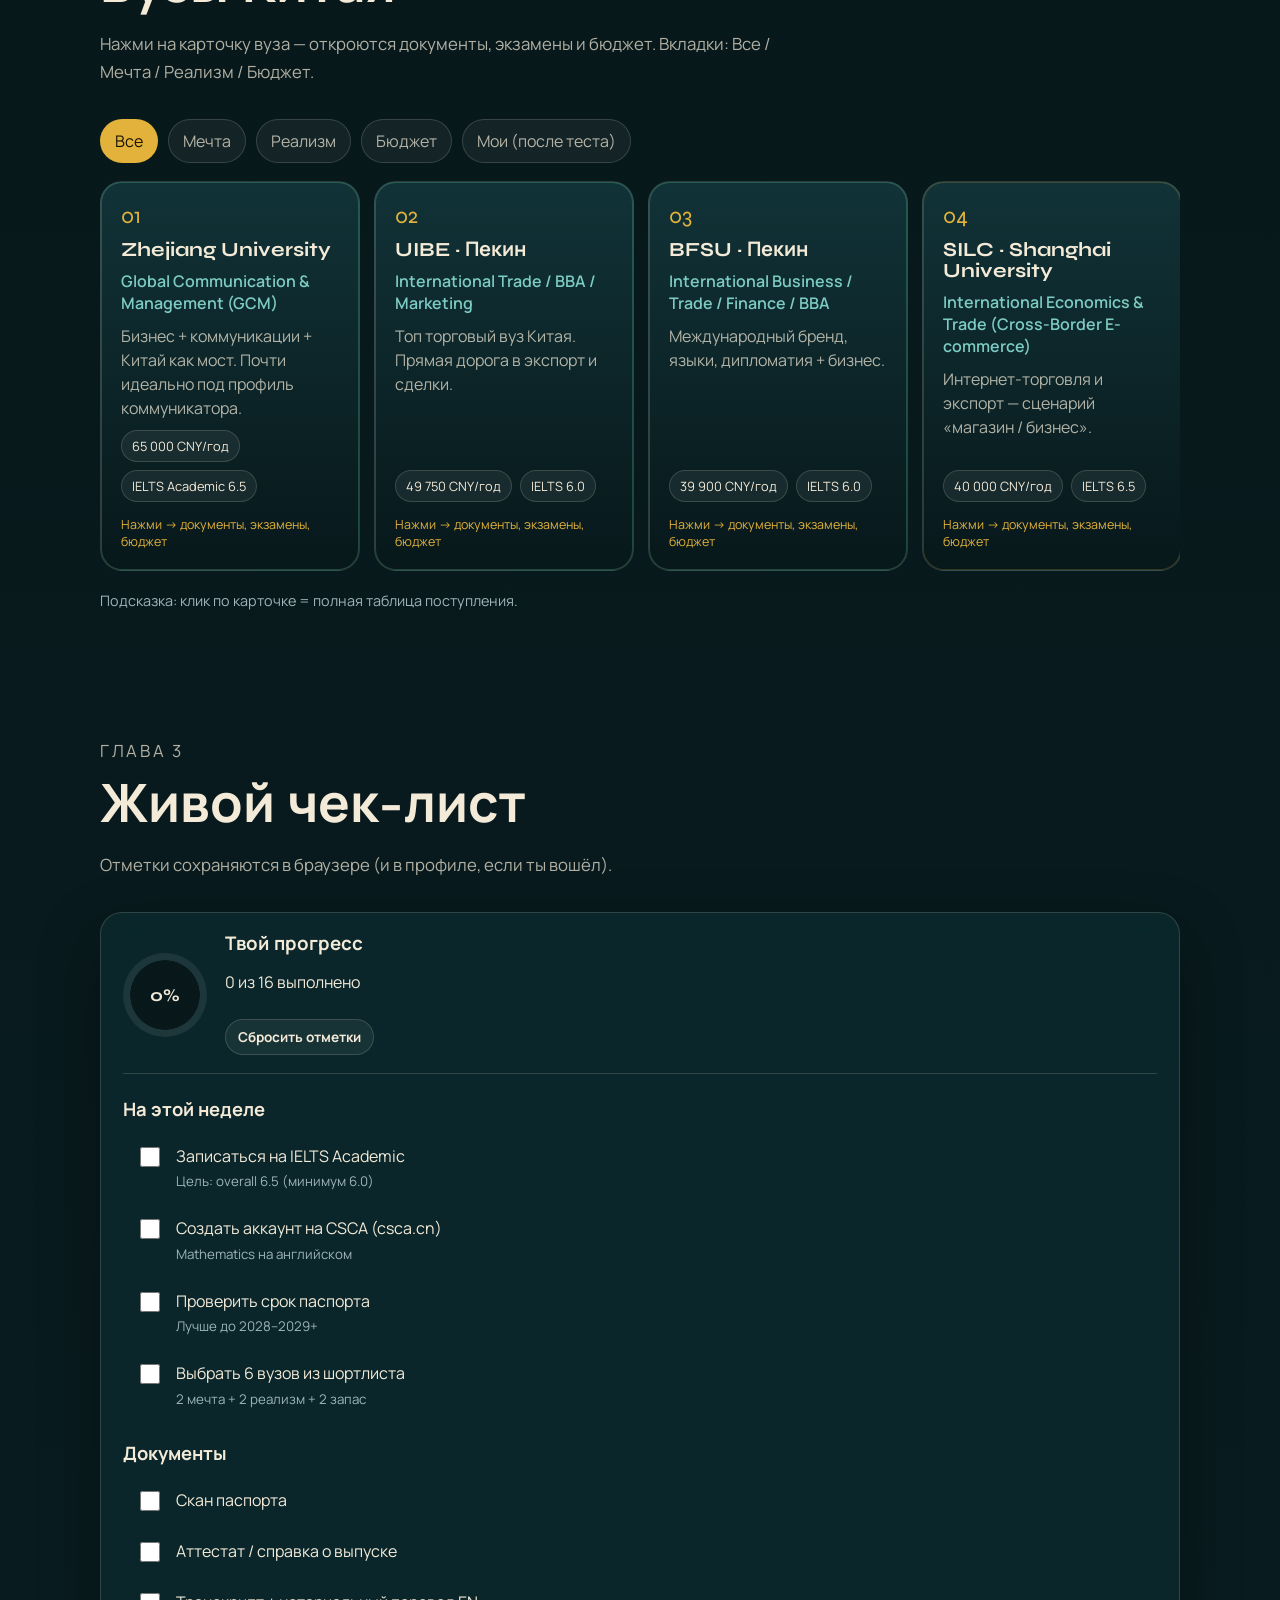
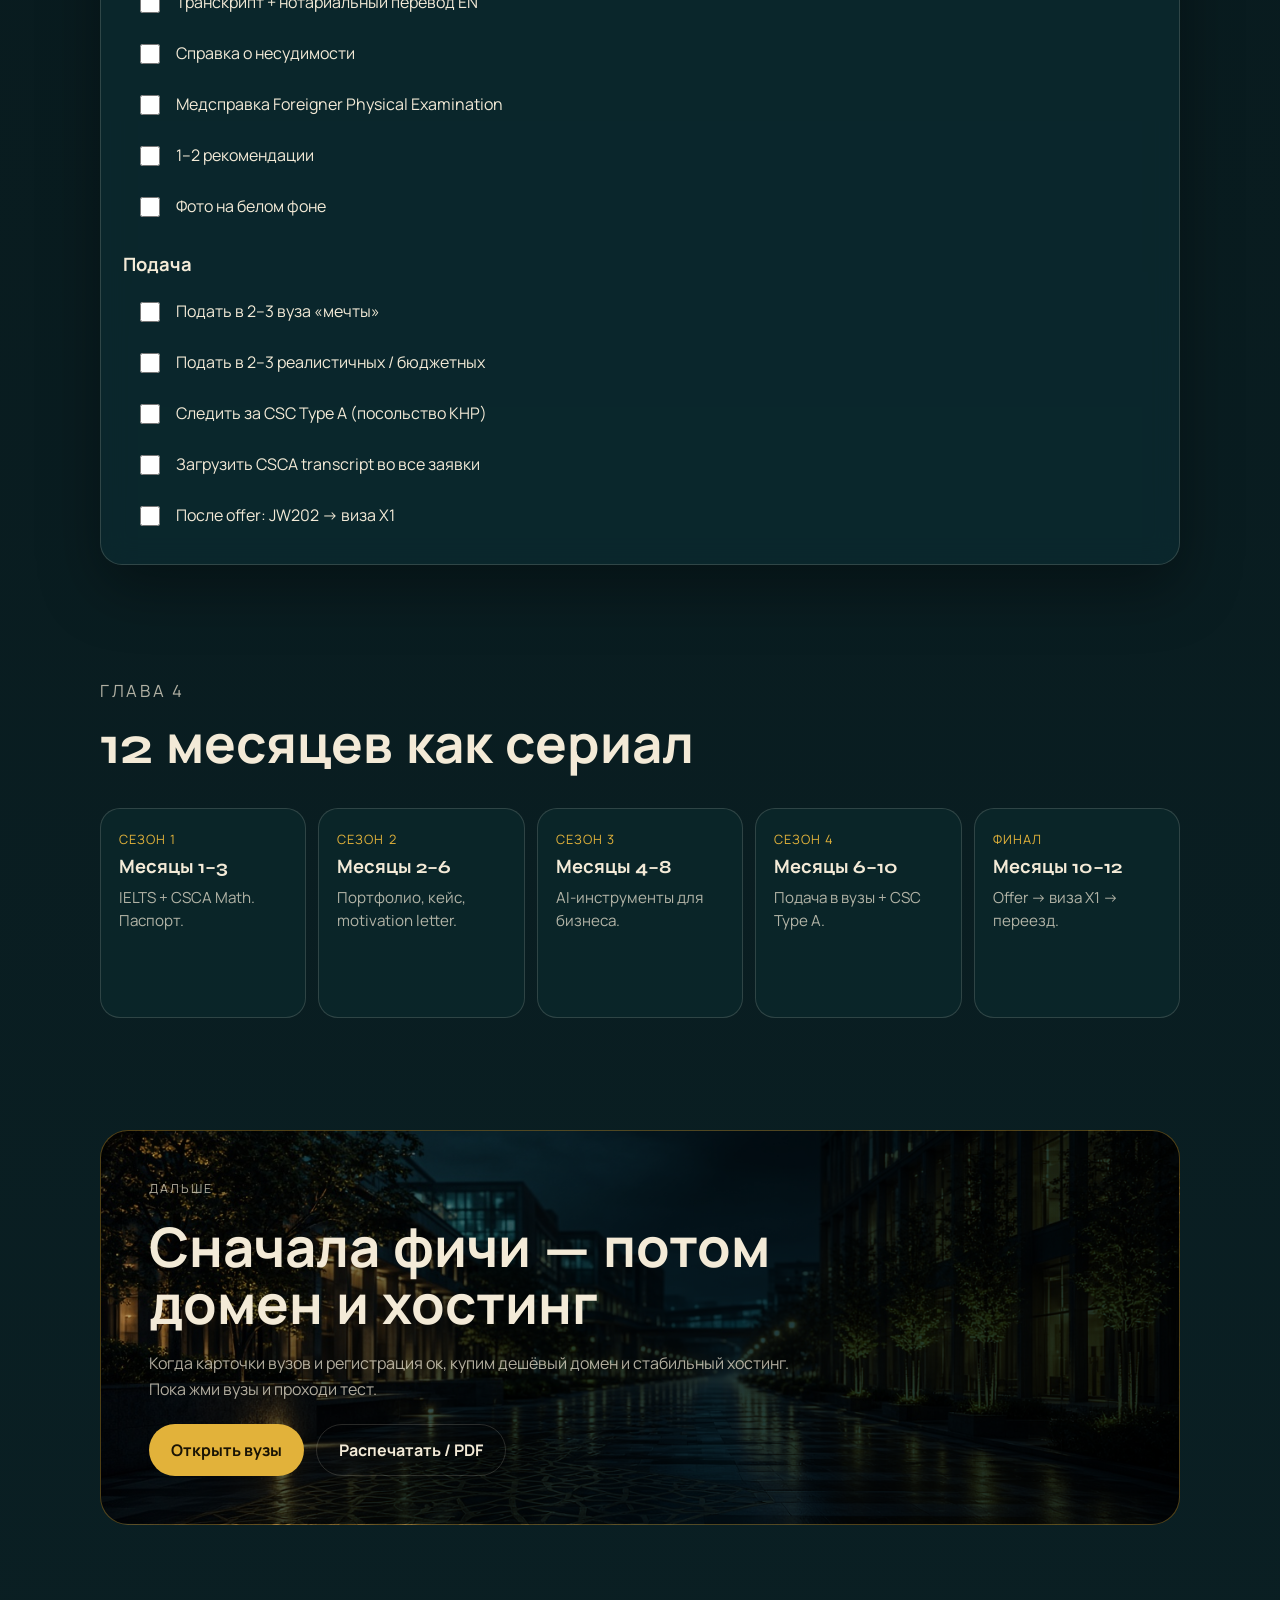
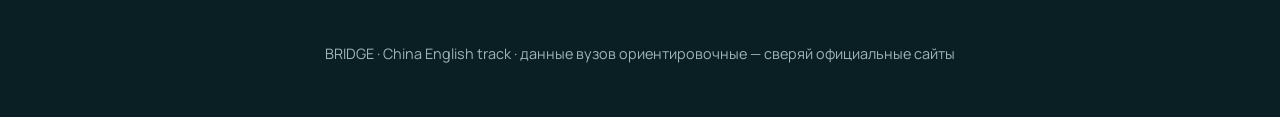
==== commit 84a7d316: "Add clickable university dossiers, auth, and aptitude test University cards open detailed tables for" ====
--- a/docs/bridge-career-guide/index.html
+++ b/docs/bridge-career-guide/index.html
@@ -4,7 +4,7 @@
   <meta charset="UTF-8" />
   <meta name="viewport" content="width=device-width, initial-scale=1, viewport-fit=cover" />
   <title>BRIDGE — Твой путь в Китай</title>
-  <meta name="description" content="Персональный гид: профиль, направления, вузы и чек-лист поступления в Китай на английском." />
+  <meta name="description" content="Персональный гид в вузы Китая: тест, вузы, документы, экзамены, бюджет и прогресс." />
   <link rel="preconnect" href="https://fonts.googleapis.com" />
   <link rel="preconnect" href="https://fonts.gstatic.com" crossorigin />
   <link href="https://fonts.googleapis.com/css2?family=Manrope:wght@400;500;600;700&family=Syne:wght@600;700;800&display=swap" rel="stylesheet" />
@@ -16,13 +16,16 @@
   <nav class="topnav" aria-label="Навигация">
     <a class="logo" href="#top">BRIDGE</a>
     <div class="nav-links">
-      <a href="#profile">Профиль</a>
-      <a href="#path">Путь</a>
+      <a href="#auth">Вход</a>
+      <a href="#test">Тест</a>
       <a href="#unis">Вузы</a>
       <a href="#checklist">Чек-лист</a>
       <a href="#plan">План</a>
     </div>
-    <button class="nav-cta" type="button" data-scroll="#checklist">Чек-лист</button>
+    <div class="nav-right">
+      <span class="user-pill" id="userPill" hidden></span>
+      <button class="nav-cta" type="button" id="navAuthBtn">Регистрация</button>
+    </div>
   </nav>
 
   <header class="hero" id="top">
@@ -31,105 +34,132 @@
       <div class="hero-shade"></div>
     </div>
     <div class="hero-content">
-      <p class="eyebrow reveal">Таджикистан → Китай · English track</p>
+      <p class="eyebrow reveal">Таджикистан / РФ → Китай · English track</p>
       <h1 class="reveal delay-1">Ты не инженер.<br /><span>Ты — мост.</span></h1>
       <p class="hero-lead reveal delay-2">
-        Персональный гид по твоим сильным сторонам, направлениям учёбы и шагам поступления.
-        Читай как историю — отмечай прогресс в чек-листе.
+        Зарегистрируйся, пройди тест, получи свой список вузов Китая —
+        с документами, экзаменами и бюджетом. Жми на вуз — откроется полная карточка.
       </p>
       <div class="hero-actions reveal delay-3">
-        <button class="btn primary" type="button" data-scroll="#profile">Начать путешествие</button>
-        <button class="btn ghost" type="button" data-scroll="#checklist">Открыть чек-лист</button>
+        <button class="btn primary" type="button" data-scroll="#auth">Создать аккаунт</button>
+        <button class="btn ghost" type="button" data-scroll="#unis">Смотреть вузы</button>
       </div>
       <div class="hero-stats reveal delay-4">
-        <div><strong>EN</strong><span>твой суперсила</span></div>
-        <div><strong>Trade</strong><span>лучшее направление</span></div>
-        <div><strong>8</strong><span>вузов в шортлисте</span></div>
+        <div><strong>EN</strong><span>учёба на английском</span></div>
+        <div><strong>8</strong><span>вузов в базе</span></div>
+        <div><strong>Тест</strong><span>персональный путь</span></div>
       </div>
     </div>
   </header>
 
   <main>
+    <section class="auth-section" id="auth">
+      <div class="section-head">
+        <p class="eyebrow">Глава 0</p>
+        <h2>Регистрация и прогресс</h2>
+        <p>
+          Email-аккаунт хранит прогресс на этом устройстве (MVP). Согласия оформлены с учётом
+          требований к персональным данным <strong>РФ (152-ФЗ)</strong> и <strong>Республики Таджикистан</strong>.
+        </p>
+      </div>
+
+      <div class="auth-grid">
+        <form class="glass auth-card" id="registerForm">
+          <h3>Создать аккаунт</h3>
+          <label>Имя <input name="name" type="text" required placeholder="Как к тебе обращаться" autocomplete="name" /></label>
+          <label>Email <input name="email" type="email" required placeholder="you@email.com" autocomplete="email" /></label>
+          <label>Пароль <input name="password" type="password" required minlength="6" placeholder="минимум 6 символов" autocomplete="new-password" /></label>
+          <label>Страна
+            <select name="country" required>
+              <option value="TJ">Таджикистан</option>
+              <option value="RU">Россия</option>
+              <option value="OTHER">Другая</option>
+            </select>
+          </label>
+          <label class="checkline">
+            <input type="checkbox" name="consentPd" required />
+            <span>Согласен(на) на обработку персональных данных (имя, email, ответы теста, прогресс) для работы сервиса BRIDGE. Могу отозвать согласие, удалив аккаунт.</span>
+          </label>
+          <label class="checkline">
+            <input type="checkbox" name="consentAge" required />
+            <span>Мне есть 14 лет. Если мне нет 18 — родители/опекун знают о регистрации.</span>
+          </label>
+          <label class="checkline">
+            <input type="checkbox" name="consentTerms" required />
+            <span>Принимаю, что советы по вузам информационные; официальные требования всегда сверяю на сайте вуза.</span>
+          </label>
+          <button class="btn primary" type="submit">Зарегистрироваться и пройти тест</button>
+          <p class="form-note" id="registerMsg"></p>
+        </form>
+
+        <form class="glass auth-card" id="loginForm">
+          <h3>Уже есть аккаунт</h3>
+          <label>Email <input name="email" type="email" required autocomplete="email" /></label>
+          <label>Пароль <input name="password" type="password" required autocomplete="current-password" /></label>
+          <button class="btn ghost" type="submit">Войти</button>
+          <button class="btn tiny" type="button" id="logoutBtn">Выйти / удалить локальные данные</button>
+          <p class="form-note" id="loginMsg"></p>
+          <div class="legal-box">
+            <h4>Правовая рамка (кратко)</h4>
+            <ul>
+              <li>РФ: обработка по принципам 152-ФЗ — цель, согласие, минимизация, право на удаление.</li>
+              <li>Таджикистан: согласие субъекта на сбор/хранение персональных данных для заявленной цели.</li>
+              <li>Сейчас данные только в браузере (localStorage). При серверном хостинге понадобится политика конфиденциальности и защищённый бэкенд.</li>
+            </ul>
+          </div>
+        </form>
+      </div>
+    </section>
+
+    <section class="test-section" id="test">
+      <div class="section-head">
+        <p class="eyebrow">Глава 1</p>
+        <h2>Тест направления</h2>
+        <p id="testLead">После регистрации откроется короткий тест. По ответам соберём список вузов Китая под тебя.</p>
+      </div>
+      <div class="glass test-panel" id="testPanel">
+        <p class="locked-note" id="testLocked">Сначала зарегистрируйся или войди — затем тест станет доступен.</p>
+        <div id="testWizard" hidden></div>
+        <div id="testResult" hidden></div>
+      </div>
+    </section>
+
     <section class="story" id="profile">
       <div class="section-head">
-        <p class="eyebrow">Глава 1</p>
-        <h2>Кто ты на самом деле</h2>
-        <p>По тесту ты не «слабый технарь». Ты сильный коммуникатор с международным кругозором и бизнес-голодом.</p>
-      </div>
-
+        <p class="eyebrow">Ориентир</p>
+        <h2>Пример профиля коммуникатора</h2>
+        <p>Так может выглядеть разбор после теста (у брата — business / media / trade).</p>
+      </div>
       <div class="card-grid profile-grid">
         <article class="glass card reveal">
           <h3>Суперсила</h3>
           <ul class="chip-list">
-            <li>Английский — очень сильный</li>
-            <li>История и культуры стран</li>
-            <li>Креатив и влияние на аудиторию</li>
-            <li>Лидерство и самообучение</li>
-            <li>Дисциплина без контроля</li>
+            <li>Английский</li>
+            <li>Культуры и страны</li>
+            <li>Креатив и влияние</li>
+            <li>Лидерство</li>
           </ul>
         </article>
         <article class="glass card reveal delay-1">
           <h3>Зона роста</h3>
           <ul class="chip-list muted">
-            <li>Математика пока даётся тяжело</li>
-            <li>Физика / химия — не твоё</li>
-            <li>Инженерия раздражает</li>
-            <li>Страх жёсткой STEM-конкуренции</li>
+            <li>Жёсткая математика</li>
+            <li>Физика / химия</li>
+            <li>Инженерия</li>
           </ul>
         </article>
         <article class="quote-card reveal delay-2">
-          <p>«Я бы мог учить людей быть заметнее в обществе… любым действием иметь внимание общества.»</p>
-          <span>Это не слабость. Это профессия: бренд, медиа, переговоры, влияние.</span>
+          <p>«Стать мостом между странами через торговлю и коммуникации.»</p>
+          <span>Это сильная цель для English-track бизнес-программ в Китае.</span>
         </article>
       </div>
-
-      <div class="meter-block reveal">
-        <h3>Твой профиль в одной картинке</h3>
-        <div class="meters">
-          <div class="meter"><span>Коммуникации</span><i style="--v:92%"></i></div>
-          <div class="meter"><span>Бизнес-мышление</span><i style="--v:90%"></i></div>
-          <div class="meter"><span>Креатив</span><i style="--v:95%"></i></div>
-          <div class="meter"><span>Английский</span><i style="--v:96%"></i></div>
-          <div class="meter"><span>IT как инструмент</span><i style="--v:78%"></i></div>
-          <div class="meter weak"><span>Чистая математика / инженерия</span><i style="--v:28%"></i></div>
-        </div>
-      </div>
-    </section>
-
-    <section class="path" id="path">
-      <div class="path-bg" aria-hidden="true">
-        <img src="assets/bridge-campus.jpg" alt="" />
-        <div class="path-shade"></div>
-      </div>
-      <div class="path-inner">
+    </section>
+
+    <section class="unis" id="unis">
+      <div class="section-head">
         <p class="eyebrow">Глава 2</p>
-        <h2>Твоя дорога</h2>
-        <p class="lead">Мечта про ИИ — ок. Но не как «инженер нейросетей», а как человек, который использует ИИ в бизнесе, маркетинге и торговле.</p>
-
-        <div class="path-choices">
-          <article class="choice yes reveal">
-            <p class="tag">Твой путь</p>
-            <h3>International Business / Trade / Communication</h3>
-            <p>Торговля, бренд, переговоры, экспорт Таджикистан ↔ Китай, digital и AI-инструменты.</p>
-          </article>
-          <article class="choice no reveal delay-1">
-            <p class="tag">Не сейчас</p>
-            <h3>Инженерия / чистый AI-code / химия</h3>
-            <p>Там нужна математика и физика, которые сейчас выжигают мотивацию. Это ловушка отчисления.</p>
-          </article>
-        </div>
-
-        <div class="one-liner reveal">
-          <p>Одной фразой: <strong>международный бизнес-коммуникатор</strong>, а не инженер.</p>
-        </div>
-      </div>
-    </section>
-
-    <section class="unis" id="unis">
-      <div class="section-head">
-        <p class="eyebrow">Глава 3</p>
-        <h2>8 вузов, куда целиться</h2>
-        <p>Листай карточки. Зелёные — главный план. Жёлтые — сильный запас. Серые — бюджетный/премиум край.</p>
+        <h2>Вузы Китая</h2>
+        <p id="uniLead">Нажми на карточку вуза — откроются документы, экзамены и бюджет. Вкладки: Все / Мечта / Реализм / Бюджет.</p>
       </div>
 
       <div class="uni-filters" role="tablist">
@@ -137,147 +167,53 @@
         <button data-filter="dream" type="button">Мечта</button>
         <button data-filter="real" type="button">Реализм</button>
         <button data-filter="budget" type="button">Бюджет</button>
-      </div>
-
-      <div class="uni-track" id="uniTrack">
-        <article class="uni-card dream" data-tier="dream">
-          <div class="uni-rank">01</div>
-          <h3>Zhejiang University</h3>
-          <p class="major">Global Communication & Management</p>
-          <p>Бизнес + коммуникации + Китай как мост. Почти идеально под тебя.</p>
-          <div class="uni-meta"><span>~65k CNY/год</span><span>IELTS 6.5</span></div>
-        </article>
-        <article class="uni-card dream" data-tier="dream">
-          <div class="uni-rank">02</div>
-          <h3>UIBE · Пекин</h3>
-          <p class="major">International Trade / BBA / Marketing</p>
-          <p>Топ торговый вуз Китая. Прямая дорога в экспорт и сделки.</p>
-          <div class="uni-meta"><span>~50k CNY/год</span><span>IELTS 6.0</span></div>
-        </article>
-        <article class="uni-card dream" data-tier="dream">
-          <div class="uni-rank">03</div>
-          <h3>BFSU · Пекин</h3>
-          <p class="major">International Business / Trade</p>
-          <p>Международный бренд, языки, дипломатия + бизнес.</p>
-          <div class="uni-meta"><span>~40k CNY/год</span><span>IELTS ~6.0</span></div>
-        </article>
-        <article class="uni-card real" data-tier="real">
-          <div class="uni-rank">04</div>
-          <h3>SILC · Shanghai University</h3>
-          <p class="major">International Trade · Cross-Border E-commerce</p>
-          <p>Интернет-торговля и экспорт — твой сценарий «магазин / бизнес».</p>
-          <div class="uni-meta"><span>~30k CNY/год</span><span>IELTS ~6.0</span></div>
-        </article>
-        <article class="uni-card real" data-tier="real">
-          <div class="uni-rank">05</div>
-          <h3>BIT · Пекин</h3>
-          <p class="major">International Economics and Trade</p>
-          <p>Сильный бренд столицы без тяжёлой инженерии.</p>
-          <div class="uni-meta"><span>уточнять</span><span>IELTS ~6.0</span></div>
-        </article>
-        <article class="uni-card budget" data-tier="budget">
-          <div class="uni-rank">06</div>
-          <h3>Jiangsu University</h3>
-          <p class="major">Marketing (English)</p>
-          <p>Дешевле и реалистично. Тема бренда и внимания аудитории.</p>
-          <div class="uni-meta"><span>~18k CNY/год</span><span>IELTS 5.5+</span></div>
-        </article>
-        <article class="uni-card real" data-tier="real">
-          <div class="uni-rank">07</div>
-          <h3>XJTLU · Сучжоу</h3>
-          <p class="major">International Business with a Language</p>
-          <p>Британский диплом + бизнес + язык. Премиум-вариант.</p>
-          <div class="uni-meta"><span>UK-модель</span><span>высокий EN</span></div>
-        </article>
-        <article class="uni-card budget" data-tier="budget">
-          <div class="uni-rank">08</div>
-          <h3>Nottingham Ningbo</h3>
-          <p class="major">English + International Business</p>
-          <p>Полностью EN, портовый город, британский диплом. Дорого, но мощно.</p>
-          <div class="uni-meta"><span>~120k CNY/год</span><span>высокий EN</span></div>
-        </article>
-      </div>
+        <button data-filter="mine" type="button" id="filterMine">Мои (после теста)</button>
+      </div>
+
+      <div class="uni-track" id="uniTrack"></div>
+      <p class="hint-line">Подсказка: клик по карточке = полная таблица поступления.</p>
     </section>
 
     <section class="checklist-section" id="checklist">
       <div class="section-head">
-        <p class="eyebrow">Глава 4</p>
+        <p class="eyebrow">Глава 3</p>
         <h2>Живой чек-лист</h2>
-        <p>Отмечай пункты — прогресс сохранится в этом браузере. Начни с «этой недели».</p>
-      </div>
-
+        <p>Отметки сохраняются в браузере (и в профиле, если ты вошёл).</p>
+      </div>
       <div class="checklist-panel glass">
         <div class="check-progress">
-          <div class="ring" id="checkRing" style="--p:0">
-            <strong id="checkPct">0%</strong>
-          </div>
+          <div class="ring" id="checkRing" style="--p:0"><strong id="checkPct">0%</strong></div>
           <div>
             <h3>Твой прогресс</h3>
             <p id="checkCount">0 из 0 выполнено</p>
             <button class="btn tiny" type="button" id="resetChecks">Сбросить отметки</button>
           </div>
         </div>
-
         <div class="check-groups" id="checkGroups"></div>
       </div>
     </section>
 
     <section class="plan" id="plan">
       <div class="section-head">
-        <p class="eyebrow">Глава 5</p>
+        <p class="eyebrow">Глава 4</p>
         <h2>12 месяцев как сериал</h2>
-        <p>Не зубри всё сразу. Смотри сезон за сезоном.</p>
-      </div>
-
+      </div>
       <div class="timeline">
-        <article class="tl reveal">
-          <span>Сезон 1</span>
-          <h3>Месяцы 1–3</h3>
-          <p>IELTS → цель 6.5. CSCA Math только на английском. Обновить паспорт.</p>
-        </article>
-        <article class="tl reveal delay-1">
-          <span>Сезон 2</span>
-          <h3>Месяцы 2–6</h3>
-          <p>Канал/контент про культуры и бизнес. Кейс «таджикский товар → Китай». Черновик motivation letter.</p>
-        </article>
-        <article class="tl reveal delay-2">
-          <span>Сезон 3</span>
-          <h3>Месяцы 4–8</h3>
-          <p>AI как инструмент: ChatGPT для маркетинга, Canva, Excel. Не учить «нейросети с нуля».</p>
-        </article>
-        <article class="tl reveal delay-3">
-          <span>Сезон 4</span>
-          <h3>Месяцы 6–10</h3>
-          <p>Подача в 6–8 вузов + CSC Type A через посольство КНР в Таджикистане.</p>
-        </article>
-        <article class="tl reveal delay-4">
-          <span>Финал</span>
-          <h3>Месяцы 10–12</h3>
-          <p>Offer → оплата → JW202 → виза X1 → бытовой китайский для жизни.</p>
-        </article>
-      </div>
-
-      <div class="week glass reveal">
-        <h3>Расписание недели</h3>
-        <div class="week-grid">
-          <div><b>Пн</b><span>IELTS Writing / Speaking</span></div>
-          <div><b>Вт</b><span>CSCA Math 40–60 мин</span></div>
-          <div><b>Ср</b><span>IELTS Reading / Listening</span></div>
-          <div><b>Чт</b><span>Контент / бизнес-кейс</span></div>
-          <div><b>Пт</b><span>CSCA повтор</span></div>
-          <div><b>Сб</b><span>Mock IELTS / письмо</span></div>
-          <div><b>Вс</b><span>Отдых или лёгкий китайский</span></div>
-        </div>
+        <article class="tl reveal"><span>Сезон 1</span><h3>Месяцы 1–3</h3><p>IELTS + CSCA Math. Паспорт.</p></article>
+        <article class="tl reveal delay-1"><span>Сезон 2</span><h3>Месяцы 2–6</h3><p>Портфолио, кейс, motivation letter.</p></article>
+        <article class="tl reveal delay-2"><span>Сезон 3</span><h3>Месяцы 4–8</h3><p>AI-инструменты для бизнеса.</p></article>
+        <article class="tl reveal delay-3"><span>Сезон 4</span><h3>Месяцы 6–10</h3><p>Подача в вузы + CSC Type A.</p></article>
+        <article class="tl reveal delay-4"><span>Финал</span><h3>Месяцы 10–12</h3><p>Offer → виза X1 → переезд.</p></article>
       </div>
     </section>
 
     <section class="finale" id="finale">
       <div class="finale-card reveal">
-        <p class="eyebrow">Эпилог</p>
-        <h2>Твоя сила — не формулы.<br />Твоя сила — люди, страны и сделки.</h2>
-        <p>Иди в International Business / Trade / Global Communication. Используй ИИ как инструмент. Стань мостом между Таджикистаном и Китаем.</p>
+        <p class="eyebrow">Дальше</p>
+        <h2>Сначала фичи — потом домен и хостинг</h2>
+        <p>Когда карточки вузов и регистрация ок, купим дешёвый домен и стабильный хостинг. Пока жми вузы и проходи тест.</p>
         <div class="finale-actions">
-          <button class="btn primary" type="button" data-scroll="#checklist">Вернуться к чек-листу</button>
+          <button class="btn primary" type="button" data-scroll="#unis">Открыть вузы</button>
           <button class="btn ghost" type="button" id="printBtn">Распечатать / PDF</button>
         </div>
       </div>
@@ -285,9 +221,19 @@
   </main>
 
   <footer class="footer">
-    <p>BRIDGE · персональный гид · сделано для брата · English track China</p>
+    <p>BRIDGE · China English track · данные вузов ориентировочные — сверяй официальные сайты</p>
   </footer>
 
+  <!-- University detail modal -->
+  <div class="modal" id="uniModal" hidden>
+    <div class="modal-backdrop" data-close-modal></div>
+    <div class="modal-sheet" role="dialog" aria-modal="true" aria-labelledby="modalTitle">
+      <button class="modal-close" type="button" data-close-modal aria-label="Закрыть">×</button>
+      <div id="modalBody"></div>
+    </div>
+  </div>
+
+  <script src="data.js"></script>
   <script src="app.js"></script>
 </body>
 </html>
--- a/docs/bridge-career-guide/styles.css
+++ b/docs/bridge-career-guide/styles.css
@@ -632,3 +632,200 @@
   body { background: white; color: black; }
   .glass, .uni-card, .tl, .choice, .finale-card { box-shadow: none; break-inside: avoid; }
 }
+
+/* ---- Auth / Test / Modal upgrades ---- */
+.nav-right { display: flex; align-items: center; gap: 10px; }
+.user-pill {
+  padding: 8px 12px;
+  border-radius: 999px;
+  background: rgba(125, 204, 196, 0.15);
+  border: 1px solid rgba(125, 204, 196, 0.35);
+  color: var(--mint);
+  font-size: 0.85rem;
+  max-width: 140px;
+  overflow: hidden;
+  text-overflow: ellipsis;
+  white-space: nowrap;
+}
+.auth-grid {
+  display: grid;
+  grid-template-columns: 1.1fr 0.9fr;
+  gap: 16px;
+}
+.auth-card { padding: 22px; display: grid; gap: 12px; }
+.auth-card h3 { margin: 0 0 4px; }
+.auth-card label {
+  display: grid;
+  gap: 6px;
+  font-size: 0.92rem;
+  color: var(--fog);
+}
+.auth-card input,
+.auth-card select {
+  width: 100%;
+  border-radius: 12px;
+  border: 1px solid var(--line);
+  background: rgba(0,0,0,0.25);
+  color: var(--sand);
+  padding: 12px 14px;
+  font: inherit;
+}
+.checkline {
+  grid-template-columns: 20px 1fr !important;
+  align-items: start;
+  gap: 10px !important;
+}
+.checkline input { width: 18px; height: 18px; margin-top: 2px; accent-color: var(--gold); }
+.form-note { min-height: 1.2em; color: var(--mint); margin: 0; font-size: 0.9rem; }
+.legal-box {
+  margin-top: 8px;
+  padding: 14px;
+  border-radius: 14px;
+  background: rgba(255,255,255,0.04);
+  border: 1px solid var(--line);
+}
+.legal-box h4 { margin: 0 0 8px; font-family: var(--display); }
+.legal-box ul { margin: 0; padding-left: 18px; color: var(--soft); font-size: 0.86rem; line-height: 1.5; }
+
+.test-panel { padding: 22px; min-height: 220px; }
+.locked-note { color: var(--soft); }
+.test-progress { color: var(--gold); font-size: 0.85rem; letter-spacing: 0.08em; text-transform: uppercase; margin-bottom: 10px; }
+.test-options { display: grid; gap: 10px; margin-top: 16px; }
+.test-opt {
+  text-align: left;
+  padding: 14px 16px;
+  border-radius: 16px;
+  border: 1px solid var(--line);
+  background: rgba(255,255,255,0.04);
+  color: var(--sand);
+  transition: border-color 0.2s ease, transform 0.2s ease;
+}
+.test-opt:hover {
+  border-color: rgba(226, 178, 58, 0.55);
+  transform: translateY(-2px);
+}
+.result-unis { display: grid; gap: 10px; margin: 16px 0; }
+.result-uni {
+  display: grid;
+  gap: 4px;
+  text-align: left;
+  padding: 14px 16px;
+  border-radius: 16px;
+  border: 1px solid rgba(125, 204, 196, 0.3);
+  background: rgba(125, 204, 196, 0.08);
+  color: var(--sand);
+}
+.result-uni span { color: var(--mint); font-size: 0.92rem; }
+.result-uni em { color: var(--gold); font-style: normal; font-size: 0.9rem; }
+
+.uni-card { cursor: pointer; }
+.uni-card.is-mine { box-shadow: inset 0 0 0 1px rgba(125, 204, 196, 0.55); }
+.uni-click-hint {
+  display: block;
+  margin-top: 4px;
+  font-size: 0.78rem;
+  color: var(--gold);
+}
+.hint-line { color: var(--soft); font-size: 0.9rem; margin-top: 10px; }
+.empty-unis { color: var(--soft); padding: 20px; }
+
+.modal[hidden] { display: none !important; }
+.modal {
+  position: fixed;
+  inset: 0;
+  z-index: 200;
+  display: grid;
+  place-items: center;
+  padding: 18px;
+}
+.modal-backdrop {
+  position: absolute;
+  inset: 0;
+  background: rgba(0,0,0,0.65);
+  backdrop-filter: blur(4px);
+}
+.modal-sheet {
+  position: relative;
+  z-index: 1;
+  width: min(920px, 100%);
+  max-height: min(90vh, 900px);
+  overflow: auto;
+  border-radius: 24px;
+  border: 1px solid rgba(226, 178, 58, 0.35);
+  background: linear-gradient(180deg, #0f3035, #07171a);
+  padding: 24px 22px 28px;
+  box-shadow: var(--shadow);
+}
+.modal-close {
+  position: sticky;
+  top: 0;
+  float: right;
+  width: 40px;
+  height: 40px;
+  border-radius: 50%;
+  background: rgba(255,255,255,0.08);
+  color: var(--sand);
+  font-size: 1.4rem;
+  line-height: 1;
+}
+.modal-major { color: var(--mint); font-weight: 600; margin: 8px 0; }
+.modal-blurb { color: var(--fog); line-height: 1.55; }
+.modal-links { display: flex; flex-wrap: wrap; gap: 8px; margin: 14px 0 18px; }
+.modal-grid {
+  display: grid;
+  grid-template-columns: 1fr 1fr;
+  gap: 14px;
+  margin-bottom: 14px;
+}
+.modal-block {
+  padding: 14px;
+  border-radius: 18px;
+  border: 1px solid var(--line);
+  background: rgba(255,255,255,0.03);
+}
+.modal-block h3 { margin: 0 0 10px; font-size: 1.1rem; }
+.info-table {
+  width: 100%;
+  border-collapse: collapse;
+  font-size: 0.9rem;
+}
+.info-table th,
+.info-table td {
+  border-bottom: 1px solid var(--line);
+  padding: 8px 6px;
+  text-align: left;
+  vertical-align: top;
+}
+.info-table th { color: var(--soft); font-weight: 600; }
+.info-table tr.total td { color: var(--gold); font-weight: 700; border-bottom: 0; }
+.muted { color: var(--soft); font-size: 0.86rem; }
+.cost-bars { display: grid; gap: 8px; margin-top: 12px; }
+.cbar {
+  display: grid;
+  grid-template-columns: 70px 1fr;
+  gap: 8px;
+  align-items: center;
+  font-size: 0.8rem;
+  color: var(--soft);
+}
+.cbar i {
+  height: 10px;
+  border-radius: 999px;
+  background: rgba(255,255,255,0.08);
+  position: relative;
+  overflow: hidden;
+}
+.cbar i::after {
+  content: "";
+  position: absolute;
+  inset: 0 auto 0 0;
+  width: var(--w);
+  background: linear-gradient(90deg, var(--mint), var(--gold));
+  border-radius: inherit;
+}
+
+@media (max-width: 960px) {
+  .auth-grid,
+  .modal-grid { grid-template-columns: 1fr; }
+  .nav-links { display: none; }
+}
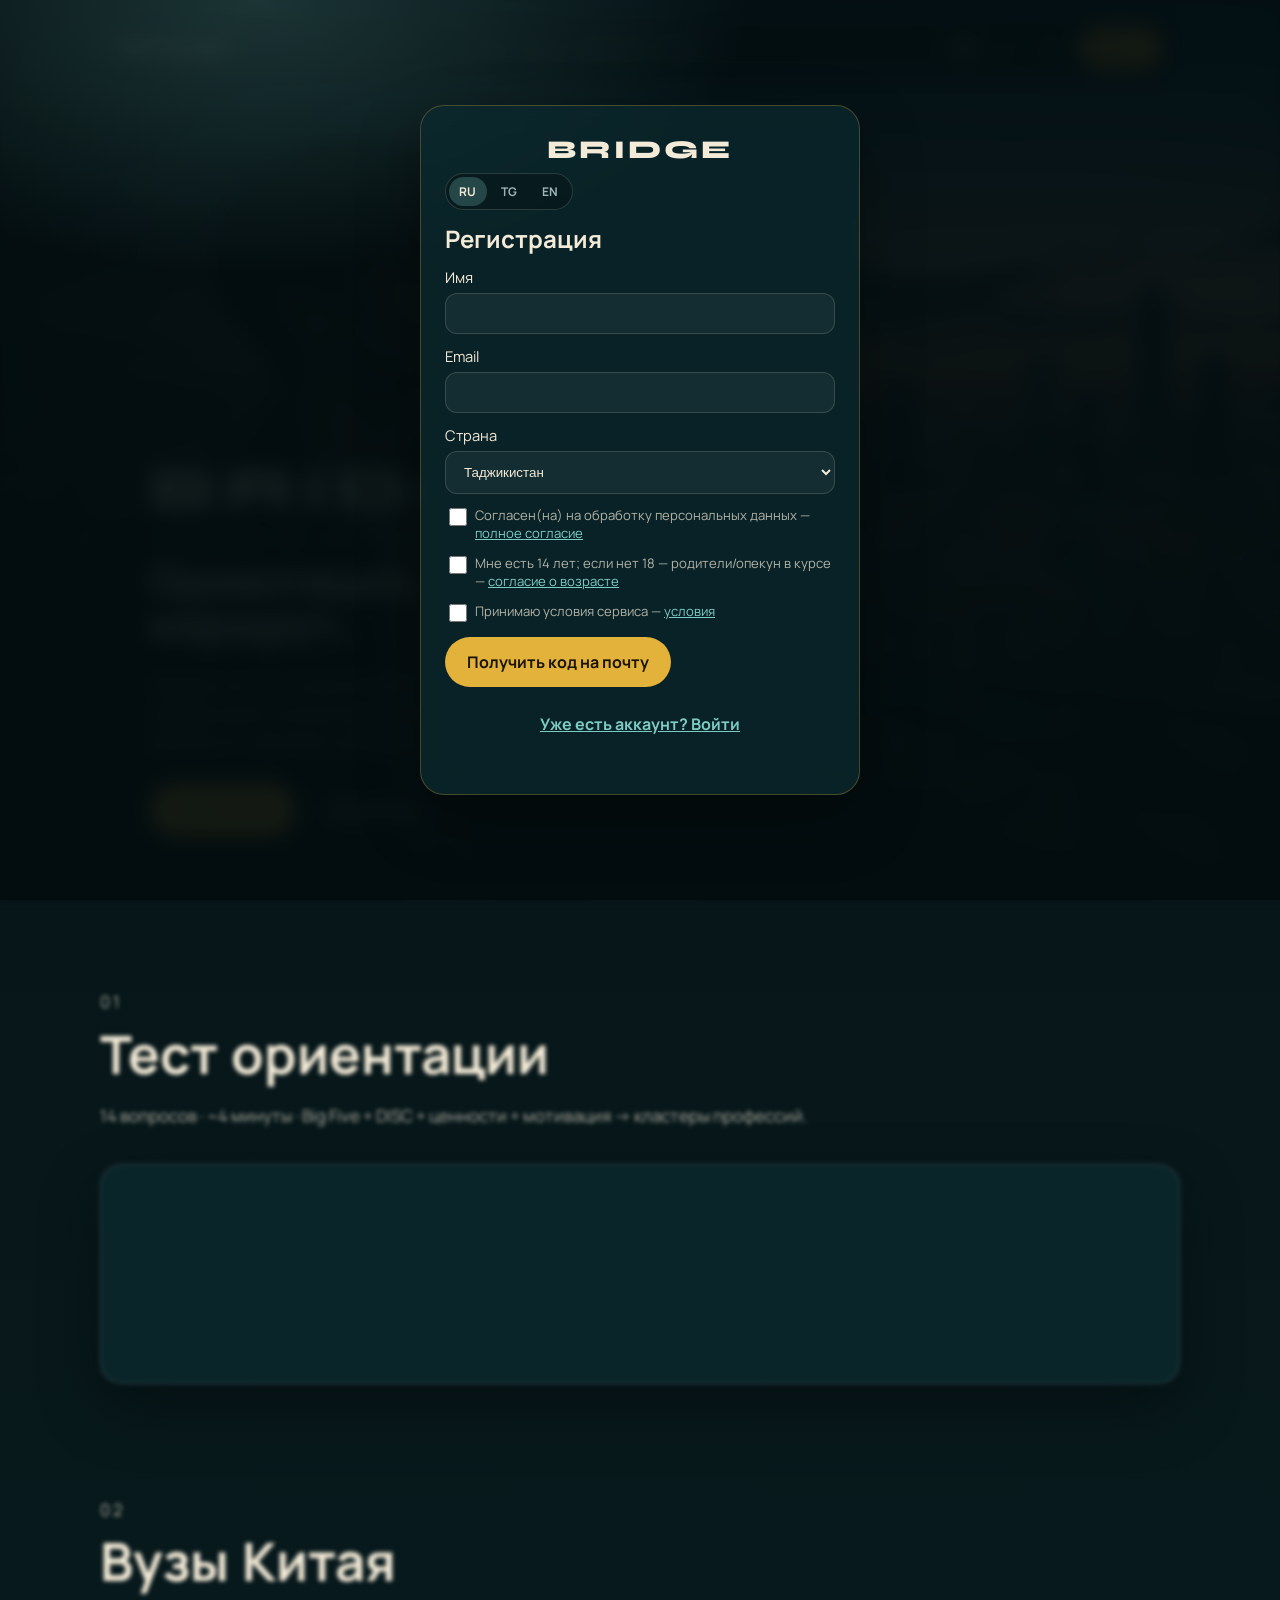
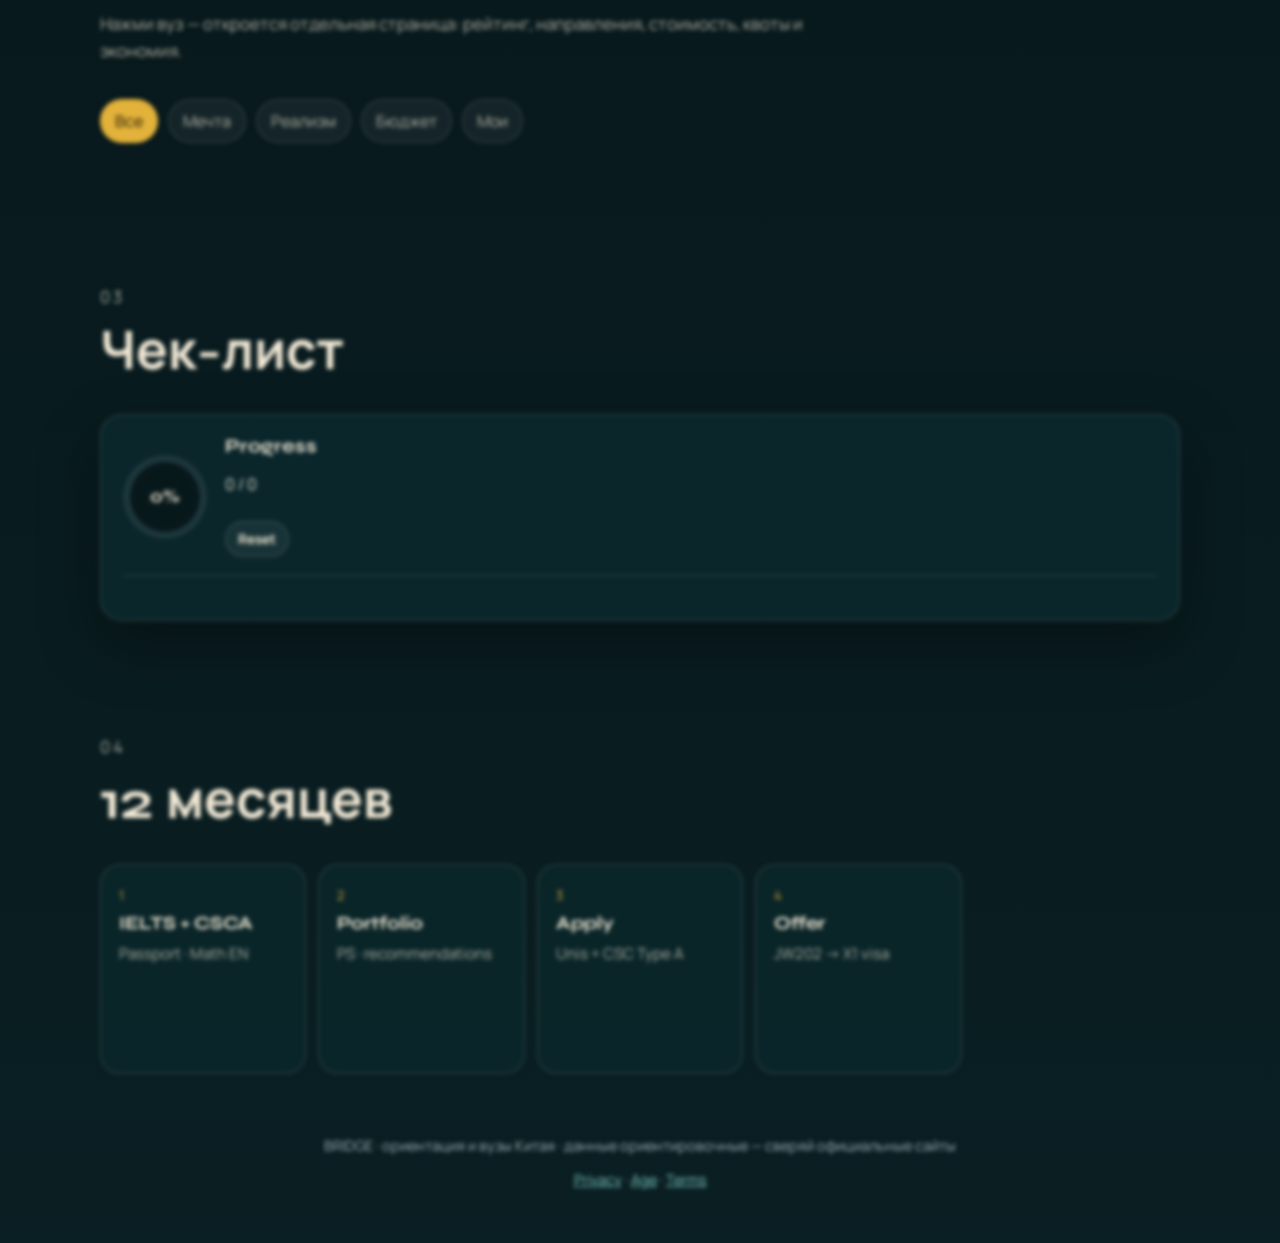
==== commit a97e1f23: "Rebuild BRIDGE: OTP gate, i18n, Gorisont test, uni detail pages Gate the site with register/login an" ====
--- a/docs/bridge-career-guide/index.html
+++ b/docs/bridge-career-guide/index.html
@@ -3,8 +3,8 @@
 <head>
   <meta charset="UTF-8" />
   <meta name="viewport" content="width=device-width, initial-scale=1, viewport-fit=cover" />
-  <title>BRIDGE — Твой путь в Китай</title>
-  <meta name="description" content="Персональный гид в вузы Китая: тест, вузы, документы, экзамены, бюджет и прогресс." />
+  <title>BRIDGE — Ориентация и вузы Китая</title>
+  <meta name="description" content="Тест ориентации, профессии и вузы Китая для иностранцев: рейтинг, квоты, цены в CNY / USD / TJS." />
   <link rel="preconnect" href="https://fonts.googleapis.com" />
   <link rel="preconnect" href="https://fonts.gstatic.com" crossorigin />
   <link href="https://fonts.googleapis.com/css2?family=Manrope:wght@400;500;600;700&family=Syne:wght@600;700;800&display=swap" rel="stylesheet" />
@@ -13,227 +13,199 @@
 <body>
   <div class="progress-bar" aria-hidden="true"><i id="scrollProgress"></i></div>
 
-  <nav class="topnav" aria-label="Навигация">
-    <a class="logo" href="#top">BRIDGE</a>
-    <div class="nav-links">
-      <a href="#auth">Вход</a>
-      <a href="#test">Тест</a>
-      <a href="#unis">Вузы</a>
-      <a href="#checklist">Чек-лист</a>
-      <a href="#plan">План</a>
-    </div>
-    <div class="nav-right">
-      <span class="user-pill" id="userPill" hidden></span>
-      <button class="nav-cta" type="button" id="navAuthBtn">Регистрация</button>
-    </div>
-  </nav>
-
-  <header class="hero" id="top">
-    <div class="hero-media" aria-hidden="true">
-      <img src="assets/bridge-hero.jpg" alt="" />
-      <div class="hero-shade"></div>
-    </div>
-    <div class="hero-content">
-      <p class="eyebrow reveal">Таджикистан / РФ → Китай · English track</p>
-      <h1 class="reveal delay-1">Ты не инженер.<br /><span>Ты — мост.</span></h1>
-      <p class="hero-lead reveal delay-2">
-        Зарегистрируйся, пройди тест, получи свой список вузов Китая —
-        с документами, экзаменами и бюджетом. Жми на вуз — откроется полная карточка.
-      </p>
-      <div class="hero-actions reveal delay-3">
-        <button class="btn primary" type="button" data-scroll="#auth">Создать аккаунт</button>
-        <button class="btn ghost" type="button" data-scroll="#unis">Смотреть вузы</button>
-      </div>
-      <div class="hero-stats reveal delay-4">
-        <div><strong>EN</strong><span>учёба на английском</span></div>
-        <div><strong>8</strong><span>вузов в базе</span></div>
-        <div><strong>Тест</strong><span>персональный путь</span></div>
-      </div>
-    </div>
-  </header>
-
-  <main>
-    <section class="auth-section" id="auth">
-      <div class="section-head">
-        <p class="eyebrow">Глава 0</p>
-        <h2>Регистрация и прогресс</h2>
-        <p>
-          Email-аккаунт хранит прогресс на этом устройстве (MVP). Согласия оформлены с учётом
-          требований к персональным данным <strong>РФ (152-ФЗ)</strong> и <strong>Республики Таджикистан</strong>.
-        </p>
-      </div>
-
-      <div class="auth-grid">
-        <form class="glass auth-card" id="registerForm">
-          <h3>Создать аккаунт</h3>
-          <label>Имя <input name="name" type="text" required placeholder="Как к тебе обращаться" autocomplete="name" /></label>
-          <label>Email <input name="email" type="email" required placeholder="you@email.com" autocomplete="email" /></label>
-          <label>Пароль <input name="password" type="password" required minlength="6" placeholder="минимум 6 символов" autocomplete="new-password" /></label>
-          <label>Страна
+  <!-- Auth gate -->
+  <div class="auth-gate" id="authGate" hidden>
+    <div class="auth-gate-card glass">
+      <p class="logo gate-brand">BRIDGE</p>
+      <div class="lang-switch gate-lang" role="group" aria-label="Language">
+        <button type="button" data-lang="ru">RU</button>
+        <button type="button" data-lang="tg">TG</button>
+        <button type="button" data-lang="en">EN</button>
+      </div>
+
+      <div id="gateRegister">
+        <h2 data-i18n="gate_title_reg">Регистрация</h2>
+        <form id="registerForm">
+          <label><span data-i18n="gate_name">Имя</span>
+            <input name="name" type="text" required autocomplete="name" />
+          </label>
+          <label><span data-i18n="gate_email">Email</span>
+            <input name="email" type="email" required autocomplete="email" />
+          </label>
+          <label><span data-i18n="gate_country">Страна</span>
             <select name="country" required>
-              <option value="TJ">Таджикистан</option>
-              <option value="RU">Россия</option>
-              <option value="OTHER">Другая</option>
+              <option value="TJ" data-i18n="gate_country_tj">Таджикистан</option>
+              <option value="RU" data-i18n="gate_country_ru">Россия</option>
+              <option value="OTHER" data-i18n="gate_country_other">Другая</option>
             </select>
           </label>
           <label class="checkline">
             <input type="checkbox" name="consentPd" required />
-            <span>Согласен(на) на обработку персональных данных (имя, email, ответы теста, прогресс) для работы сервиса BRIDGE. Могу отозвать согласие, удалив аккаунт.</span>
+            <span><span data-i18n="consent_pd"></span> —
+              <a href="legal/privacy-consent.html" target="_blank" rel="noopener" data-i18n="consent_pd_link">полное согласие</a></span>
           </label>
           <label class="checkline">
             <input type="checkbox" name="consentAge" required />
-            <span>Мне есть 14 лет. Если мне нет 18 — родители/опекун знают о регистрации.</span>
+            <span><span data-i18n="consent_age"></span> —
+              <a href="legal/age-consent.html" target="_blank" rel="noopener" data-i18n="consent_age_link">согласие о возрасте</a></span>
           </label>
           <label class="checkline">
             <input type="checkbox" name="consentTerms" required />
-            <span>Принимаю, что советы по вузам информационные; официальные требования всегда сверяю на сайте вуза.</span>
-          </label>
-          <button class="btn primary" type="submit">Зарегистрироваться и пройти тест</button>
-          <p class="form-note" id="registerMsg"></p>
+            <span><span data-i18n="consent_terms"></span> —
+              <a href="legal/terms.html" target="_blank" rel="noopener" data-i18n="consent_terms_link">условия</a></span>
+          </label>
+          <button class="btn primary" type="submit" data-i18n="gate_send_code">Получить код на почту</button>
         </form>
-
-        <form class="glass auth-card" id="loginForm">
-          <h3>Уже есть аккаунт</h3>
-          <label>Email <input name="email" type="email" required autocomplete="email" /></label>
-          <label>Пароль <input name="password" type="password" required autocomplete="current-password" /></label>
-          <button class="btn ghost" type="submit">Войти</button>
-          <button class="btn tiny" type="button" id="logoutBtn">Выйти / удалить локальные данные</button>
-          <p class="form-note" id="loginMsg"></p>
-          <div class="legal-box">
-            <h4>Правовая рамка (кратко)</h4>
-            <ul>
-              <li>РФ: обработка по принципам 152-ФЗ — цель, согласие, минимизация, право на удаление.</li>
-              <li>Таджикистан: согласие субъекта на сбор/хранение персональных данных для заявленной цели.</li>
-              <li>Сейчас данные только в браузере (localStorage). При серверном хостинге понадобится политика конфиденциальности и защищённый бэкенд.</li>
-            </ul>
-          </div>
+        <button class="btn linkish" type="button" id="toLogin" data-i18n="gate_switch_login">Уже есть аккаунт? Войти</button>
+      </div>
+
+      <div id="gateLogin" hidden>
+        <h2 data-i18n="gate_title_login">Вход</h2>
+        <form id="loginForm">
+          <label><span data-i18n="gate_email">Email</span>
+            <input name="email" type="email" required autocomplete="email" />
+          </label>
+          <button class="btn primary" type="submit" data-i18n="gate_send_code">Получить код на почту</button>
         </form>
-      </div>
-    </section>
-
-    <section class="test-section" id="test">
-      <div class="section-head">
-        <p class="eyebrow">Глава 1</p>
-        <h2>Тест направления</h2>
-        <p id="testLead">После регистрации откроется короткий тест. По ответам соберём список вузов Китая под тебя.</p>
-      </div>
-      <div class="glass test-panel" id="testPanel">
-        <p class="locked-note" id="testLocked">Сначала зарегистрируйся или войди — затем тест станет доступен.</p>
-        <div id="testWizard" hidden></div>
-        <div id="testResult" hidden></div>
-      </div>
-    </section>
-
-    <section class="story" id="profile">
-      <div class="section-head">
-        <p class="eyebrow">Ориентир</p>
-        <h2>Пример профиля коммуникатора</h2>
-        <p>Так может выглядеть разбор после теста (у брата — business / media / trade).</p>
-      </div>
-      <div class="card-grid profile-grid">
-        <article class="glass card reveal">
-          <h3>Суперсила</h3>
-          <ul class="chip-list">
-            <li>Английский</li>
-            <li>Культуры и страны</li>
-            <li>Креатив и влияние</li>
-            <li>Лидерство</li>
-          </ul>
-        </article>
-        <article class="glass card reveal delay-1">
-          <h3>Зона роста</h3>
-          <ul class="chip-list muted">
-            <li>Жёсткая математика</li>
-            <li>Физика / химия</li>
-            <li>Инженерия</li>
-          </ul>
-        </article>
-        <article class="quote-card reveal delay-2">
-          <p>«Стать мостом между странами через торговлю и коммуникации.»</p>
-          <span>Это сильная цель для English-track бизнес-программ в Китае.</span>
-        </article>
-      </div>
-    </section>
-
-    <section class="unis" id="unis">
-      <div class="section-head">
-        <p class="eyebrow">Глава 2</p>
-        <h2>Вузы Китая</h2>
-        <p id="uniLead">Нажми на карточку вуза — откроются документы, экзамены и бюджет. Вкладки: Все / Мечта / Реализм / Бюджет.</p>
-      </div>
-
-      <div class="uni-filters" role="tablist">
-        <button class="active" data-filter="all" type="button">Все</button>
-        <button data-filter="dream" type="button">Мечта</button>
-        <button data-filter="real" type="button">Реализм</button>
-        <button data-filter="budget" type="button">Бюджет</button>
-        <button data-filter="mine" type="button" id="filterMine">Мои (после теста)</button>
-      </div>
-
-      <div class="uni-track" id="uniTrack"></div>
-      <p class="hint-line">Подсказка: клик по карточке = полная таблица поступления.</p>
-    </section>
-
-    <section class="checklist-section" id="checklist">
-      <div class="section-head">
-        <p class="eyebrow">Глава 3</p>
-        <h2>Живой чек-лист</h2>
-        <p>Отметки сохраняются в браузере (и в профиле, если ты вошёл).</p>
-      </div>
-      <div class="checklist-panel glass">
-        <div class="check-progress">
-          <div class="ring" id="checkRing" style="--p:0"><strong id="checkPct">0%</strong></div>
-          <div>
-            <h3>Твой прогресс</h3>
-            <p id="checkCount">0 из 0 выполнено</p>
-            <button class="btn tiny" type="button" id="resetChecks">Сбросить отметки</button>
-          </div>
-        </div>
-        <div class="check-groups" id="checkGroups"></div>
-      </div>
-    </section>
-
-    <section class="plan" id="plan">
-      <div class="section-head">
-        <p class="eyebrow">Глава 4</p>
-        <h2>12 месяцев как сериал</h2>
-      </div>
-      <div class="timeline">
-        <article class="tl reveal"><span>Сезон 1</span><h3>Месяцы 1–3</h3><p>IELTS + CSCA Math. Паспорт.</p></article>
-        <article class="tl reveal delay-1"><span>Сезон 2</span><h3>Месяцы 2–6</h3><p>Портфолио, кейс, motivation letter.</p></article>
-        <article class="tl reveal delay-2"><span>Сезон 3</span><h3>Месяцы 4–8</h3><p>AI-инструменты для бизнеса.</p></article>
-        <article class="tl reveal delay-3"><span>Сезон 4</span><h3>Месяцы 6–10</h3><p>Подача в вузы + CSC Type A.</p></article>
-        <article class="tl reveal delay-4"><span>Финал</span><h3>Месяцы 10–12</h3><p>Offer → виза X1 → переезд.</p></article>
-      </div>
-    </section>
-
-    <section class="finale" id="finale">
-      <div class="finale-card reveal">
-        <p class="eyebrow">Дальше</p>
-        <h2>Сначала фичи — потом домен и хостинг</h2>
-        <p>Когда карточки вузов и регистрация ок, купим дешёвый домен и стабильный хостинг. Пока жми вузы и проходи тест.</p>
-        <div class="finale-actions">
-          <button class="btn primary" type="button" data-scroll="#unis">Открыть вузы</button>
-          <button class="btn ghost" type="button" id="printBtn">Распечатать / PDF</button>
-        </div>
-      </div>
-    </section>
-  </main>
-
-  <footer class="footer">
-    <p>BRIDGE · China English track · данные вузов ориентировочные — сверяй официальные сайты</p>
-  </footer>
-
-  <!-- University detail modal -->
-  <div class="modal" id="uniModal" hidden>
-    <div class="modal-backdrop" data-close-modal></div>
-    <div class="modal-sheet" role="dialog" aria-modal="true" aria-labelledby="modalTitle">
-      <button class="modal-close" type="button" data-close-modal aria-label="Закрыть">×</button>
-      <div id="modalBody"></div>
+        <button class="btn linkish" type="button" id="toRegister" data-i18n="gate_switch_reg">Нет аккаунта? Зарегистрироваться</button>
+      </div>
+
+      <div id="gateOtp" hidden>
+        <h2 data-i18n="gate_code">4-значный код</h2>
+        <p class="muted" id="otpHint" data-i18n="gate_demo_hint"></p>
+        <p class="otp-demo" id="otpDemo" hidden></p>
+        <form id="otpForm">
+          <label>
+            <input name="code" type="text" inputmode="numeric" pattern="[0-9]{4}" maxlength="4" required placeholder="1234" autocomplete="one-time-code" />
+          </label>
+          <button class="btn primary" type="submit" data-i18n="gate_verify">Подтвердить и войти</button>
+        </form>
+      </div>
+      <p class="form-note" id="gateMsg"></p>
     </div>
   </div>
 
-  <script src="data.js"></script>
+  <div id="appShell">
+    <nav class="topnav" aria-label="Navigation">
+      <a class="logo" href="#/">BRIDGE</a>
+      <div class="nav-links">
+        <a href="#/test" data-i18n="nav_test">Тест</a>
+        <a href="#/unis" data-i18n="nav_unis">Вузы</a>
+        <a href="#/checklist" data-i18n="nav_check">Чек-лист</a>
+        <a href="#/plan" data-i18n="nav_plan">План</a>
+      </div>
+      <div class="nav-right">
+        <div class="lang-switch" role="group" aria-label="Language">
+          <button type="button" data-lang="ru">RU</button>
+          <button type="button" data-lang="tg">TG</button>
+          <button type="button" data-lang="en">EN</button>
+        </div>
+        <span class="user-pill" id="userPill" hidden></span>
+        <button class="nav-cta" type="button" id="navAuthBtn" data-i18n="nav_logout">Выйти</button>
+      </div>
+    </nav>
+
+    <div id="homeView">
+      <header class="hero" id="top">
+        <div class="hero-media" aria-hidden="true">
+          <img src="assets/bridge-hero.jpg" alt="" />
+          <div class="hero-shade"></div>
+        </div>
+        <div class="hero-content">
+          <p class="brand-mark reveal">BRIDGE</p>
+          <p class="eyebrow reveal" data-i18n="hero_eyebrow">Таджикистан / РФ → Китай · English track</p>
+          <h1 class="reveal delay-1" data-i18n="hero_title">Ориентация. Вузы Китая. Твой маршрут.</h1>
+          <p class="hero-lead reveal delay-2" data-i18n="hero_lead"></p>
+          <div class="hero-actions reveal delay-3">
+            <a class="btn primary" href="#/test" data-i18n="hero_cta_test">Пройти тест</a>
+            <a class="btn ghost" href="#/unis" data-i18n="hero_cta_unis">Вузы Китая</a>
+          </div>
+        </div>
+      </header>
+
+      <main>
+        <section class="test-section" id="test">
+          <div class="section-head">
+            <p class="eyebrow">01</p>
+            <h2 data-i18n="test_title">Тест ориентации</h2>
+            <p id="testLead" data-i18n="test_lead"></p>
+          </div>
+          <div class="glass test-panel" id="testPanel">
+            <div id="testWizard"></div>
+            <div id="testResult" hidden></div>
+          </div>
+        </section>
+
+        <section class="unis" id="unis">
+          <div class="section-head">
+            <p class="eyebrow">02</p>
+            <h2 data-i18n="unis_title">Вузы Китая</h2>
+            <p id="uniLead" data-i18n="unis_lead"></p>
+          </div>
+          <div class="uni-filters" role="tablist">
+            <button class="active" data-filter="all" type="button" data-i18n="filter_all">Все</button>
+            <button data-filter="dream" type="button" data-i18n="filter_dream">Мечта</button>
+            <button data-filter="real" type="button" data-i18n="filter_real">Реализм</button>
+            <button data-filter="budget" type="button" data-i18n="filter_budget">Бюджет</button>
+            <button data-filter="mine" type="button" id="filterMine" data-i18n="filter_mine">Мои</button>
+          </div>
+          <div class="uni-track" id="uniTrack"></div>
+        </section>
+
+        <section class="checklist-section" id="checklist">
+          <div class="section-head">
+            <p class="eyebrow">03</p>
+            <h2 data-i18n="check_title">Чек-лист</h2>
+          </div>
+          <div class="checklist-panel glass">
+            <div class="check-progress">
+              <div class="ring" id="checkRing" style="--p:0"><strong id="checkPct">0%</strong></div>
+              <div>
+                <h3>Progress</h3>
+                <p id="checkCount">0 / 0</p>
+                <button class="btn tiny" type="button" id="resetChecks">Reset</button>
+              </div>
+            </div>
+            <div class="check-groups" id="checkGroups"></div>
+          </div>
+        </section>
+
+        <section class="plan" id="plan">
+          <div class="section-head">
+            <p class="eyebrow">04</p>
+            <h2 data-i18n="plan_title">12 месяцев</h2>
+          </div>
+          <div class="timeline">
+            <article class="tl reveal"><span>1</span><h3>IELTS + CSCA</h3><p>Passport · Math EN</p></article>
+            <article class="tl reveal delay-1"><span>2</span><h3>Portfolio</h3><p>PS · recommendations</p></article>
+            <article class="tl reveal delay-2"><span>3</span><h3>Apply</h3><p>Unis + CSC Type A</p></article>
+            <article class="tl reveal delay-3"><span>4</span><h3>Offer</h3><p>JW202 → X1 visa</p></article>
+          </div>
+        </section>
+      </main>
+    </div>
+
+    <!-- University detail page (hash route) -->
+    <section class="uni-page" id="uniPage" hidden>
+      <div class="uni-page-inner" id="uniPageBody"></div>
+    </section>
+
+    <footer class="footer">
+      <p data-i18n="footer">BRIDGE · ориентация и вузы Китая</p>
+      <p class="legal-links">
+        <a href="legal/privacy-consent.html">Privacy</a> ·
+        <a href="legal/age-consent.html">Age</a> ·
+        <a href="legal/terms.html">Terms</a>
+      </p>
+    </footer>
+  </div>
+
+  <script src="fx.js"></script>
+  <script src="data-universities.js"></script>
+  <script src="professions.js"></script>
+  <script src="i18n.js"></script>
+  <script src="auth.js"></script>
+  <script src="test-engine.js"></script>
   <script src="app.js"></script>
 </body>
 </html>
--- a/docs/bridge-career-guide/styles.css
+++ b/docs/bridge-career-guide/styles.css
@@ -829,3 +829,202 @@
   .modal-grid { grid-template-columns: 1fr; }
   .nav-links { display: none; }
 }
+
+/* ---- Auth gate ---- */
+.auth-gate {
+  position: fixed;
+  inset: 0;
+  z-index: 300;
+  display: grid;
+  place-items: center;
+  padding: 20px;
+  background:
+    radial-gradient(900px 500px at 20% 0%, rgba(125, 204, 196, 0.2), transparent 55%),
+    rgba(4, 14, 16, 0.92);
+  backdrop-filter: blur(10px);
+}
+.auth-gate[hidden] { display: none !important; }
+.auth-gate-card {
+  width: min(440px, 100%);
+  padding: 28px 24px;
+  border-radius: 24px;
+  border: 1px solid rgba(226, 178, 58, 0.28);
+}
+.gate-brand {
+  font-family: var(--display);
+  font-size: 1.6rem;
+  letter-spacing: 0.12em;
+  margin: 0 0 8px;
+  text-align: center;
+}
+.gate-lang { justify-content: center; margin-bottom: 18px; }
+.auth-gate-card h2 { margin: 0 0 14px; font-family: var(--display); }
+.auth-gate-card label {
+  display: grid;
+  gap: 6px;
+  margin-bottom: 12px;
+  font-size: 0.92rem;
+}
+.auth-gate-card input[type="text"],
+.auth-gate-card input[type="email"],
+.auth-gate-card select,
+#otpForm input {
+  width: 100%;
+  padding: 12px 14px;
+  border-radius: 12px;
+  border: 1px solid var(--line);
+  background: rgba(255,255,255,0.05);
+  color: var(--sand);
+}
+.auth-gate-card .checkline {
+  display: grid;
+  grid-template-columns: 18px 1fr;
+  gap: 10px;
+  align-items: start;
+  font-size: 0.82rem;
+  color: var(--fog);
+}
+.auth-gate-card .checkline a { color: var(--mint); }
+.btn.linkish {
+  background: transparent;
+  color: var(--mint);
+  margin-top: 12px;
+  width: 100%;
+  text-decoration: underline;
+}
+.otp-demo {
+  font-family: var(--display);
+  font-size: 1.8rem;
+  letter-spacing: 0.35em;
+  text-align: center;
+  color: var(--gold);
+  margin: 8px 0 16px;
+}
+#appShell.gated > :not(.auth-gate) {
+  filter: blur(2px);
+  pointer-events: none;
+  user-select: none;
+}
+
+/* ---- Lang switch ---- */
+.lang-switch {
+  display: inline-flex;
+  gap: 4px;
+  padding: 3px;
+  border-radius: 999px;
+  border: 1px solid var(--line);
+  background: rgba(0,0,0,0.25);
+}
+.lang-switch button {
+  padding: 6px 10px;
+  border-radius: 999px;
+  background: transparent;
+  color: var(--soft);
+  font-size: 0.75rem;
+  font-weight: 700;
+  letter-spacing: 0.04em;
+}
+.lang-switch button.active {
+  background: rgba(125, 204, 196, 0.25);
+  color: var(--sand);
+}
+
+.brand-mark {
+  font-family: var(--display);
+  font-weight: 800;
+  font-size: clamp(2.2rem, 6vw, 3.6rem);
+  letter-spacing: 0.14em;
+  margin: 0 0 6px;
+  background: linear-gradient(90deg, var(--sand), var(--mint), var(--gold));
+  -webkit-background-clip: text;
+  background-clip: text;
+  color: transparent;
+  animation: brandIn 1s ease both;
+}
+@keyframes brandIn {
+  from { opacity: 0; transform: translateY(12px); }
+  to { opacity: 1; transform: none; }
+}
+.hero h1 { font-size: clamp(1.6rem, 4.2vw, 2.6rem); max-width: 16ch; }
+.hero-actions .btn { text-decoration: none; display: inline-flex; align-items: center; }
+
+/* ---- Uni detail page ---- */
+.uni-page {
+  padding: 110px 20px 60px;
+  max-width: 1080px;
+  margin: 0 auto;
+}
+.uni-page[hidden],
+#homeView[hidden] { display: none !important; }
+.uni-page h1 {
+  font-family: var(--display);
+  font-size: clamp(1.8rem, 4vw, 2.8rem);
+  margin: 8px 0 12px;
+}
+.uni-back { margin-bottom: 18px; text-decoration: none; display: inline-flex; }
+.uni-detail-grid {
+  display: grid;
+  grid-template-columns: 1fr 1fr;
+  gap: 14px;
+  margin-top: 22px;
+}
+.detail-block {
+  padding: 18px;
+  border-radius: 20px;
+}
+.detail-block h3 { margin: 0 0 12px; font-family: var(--display); }
+.detail-block.highlight {
+  border-color: rgba(226, 178, 58, 0.4);
+  background: linear-gradient(160deg, rgba(226, 178, 58, 0.12), rgba(12, 44, 49, 0.6));
+}
+.save-line {
+  display: flex;
+  flex-direction: column;
+  gap: 6px;
+  margin-top: 14px;
+  padding-top: 12px;
+  border-top: 1px solid var(--line);
+}
+.save-line strong {
+  font-size: 1.15rem;
+  color: var(--gold);
+}
+.cluster-pills { display: flex; flex-wrap: wrap; gap: 8px; margin: 12px 0 18px; }
+.cluster-pills .pill {
+  padding: 8px 12px;
+  border-radius: 999px;
+  border: 1px solid rgba(125, 204, 196, 0.35);
+  background: rgba(125, 204, 196, 0.1);
+  font-size: 0.88rem;
+}
+.cluster-pills em { color: var(--gold); font-style: normal; margin-left: 6px; }
+.prof-list { list-style: none; padding: 0; margin: 0 0 18px; display: grid; gap: 8px; }
+.prof-list li {
+  padding: 10px 12px;
+  border-radius: 12px;
+  border: 1px solid var(--line);
+  background: rgba(255,255,255,0.03);
+  display: flex;
+  justify-content: space-between;
+  gap: 10px;
+  flex-wrap: wrap;
+}
+.result-uni { text-decoration: none; color: inherit; }
+.pick-grid { display: grid; gap: 8px; margin-bottom: 12px; }
+.pick-opt {
+  display: grid;
+  grid-template-columns: 18px 1fr;
+  gap: 10px;
+  padding: 12px 14px;
+  border-radius: 14px;
+  border: 1px solid var(--line);
+  cursor: pointer;
+}
+.legal-links { margin-top: 6px; }
+.legal-links a { color: var(--mint); }
+
+@media (max-width: 800px) {
+  .uni-detail-grid { grid-template-columns: 1fr; }
+  .nav-right { gap: 8px; }
+  .lang-switch button { padding: 5px 8px; }
+}
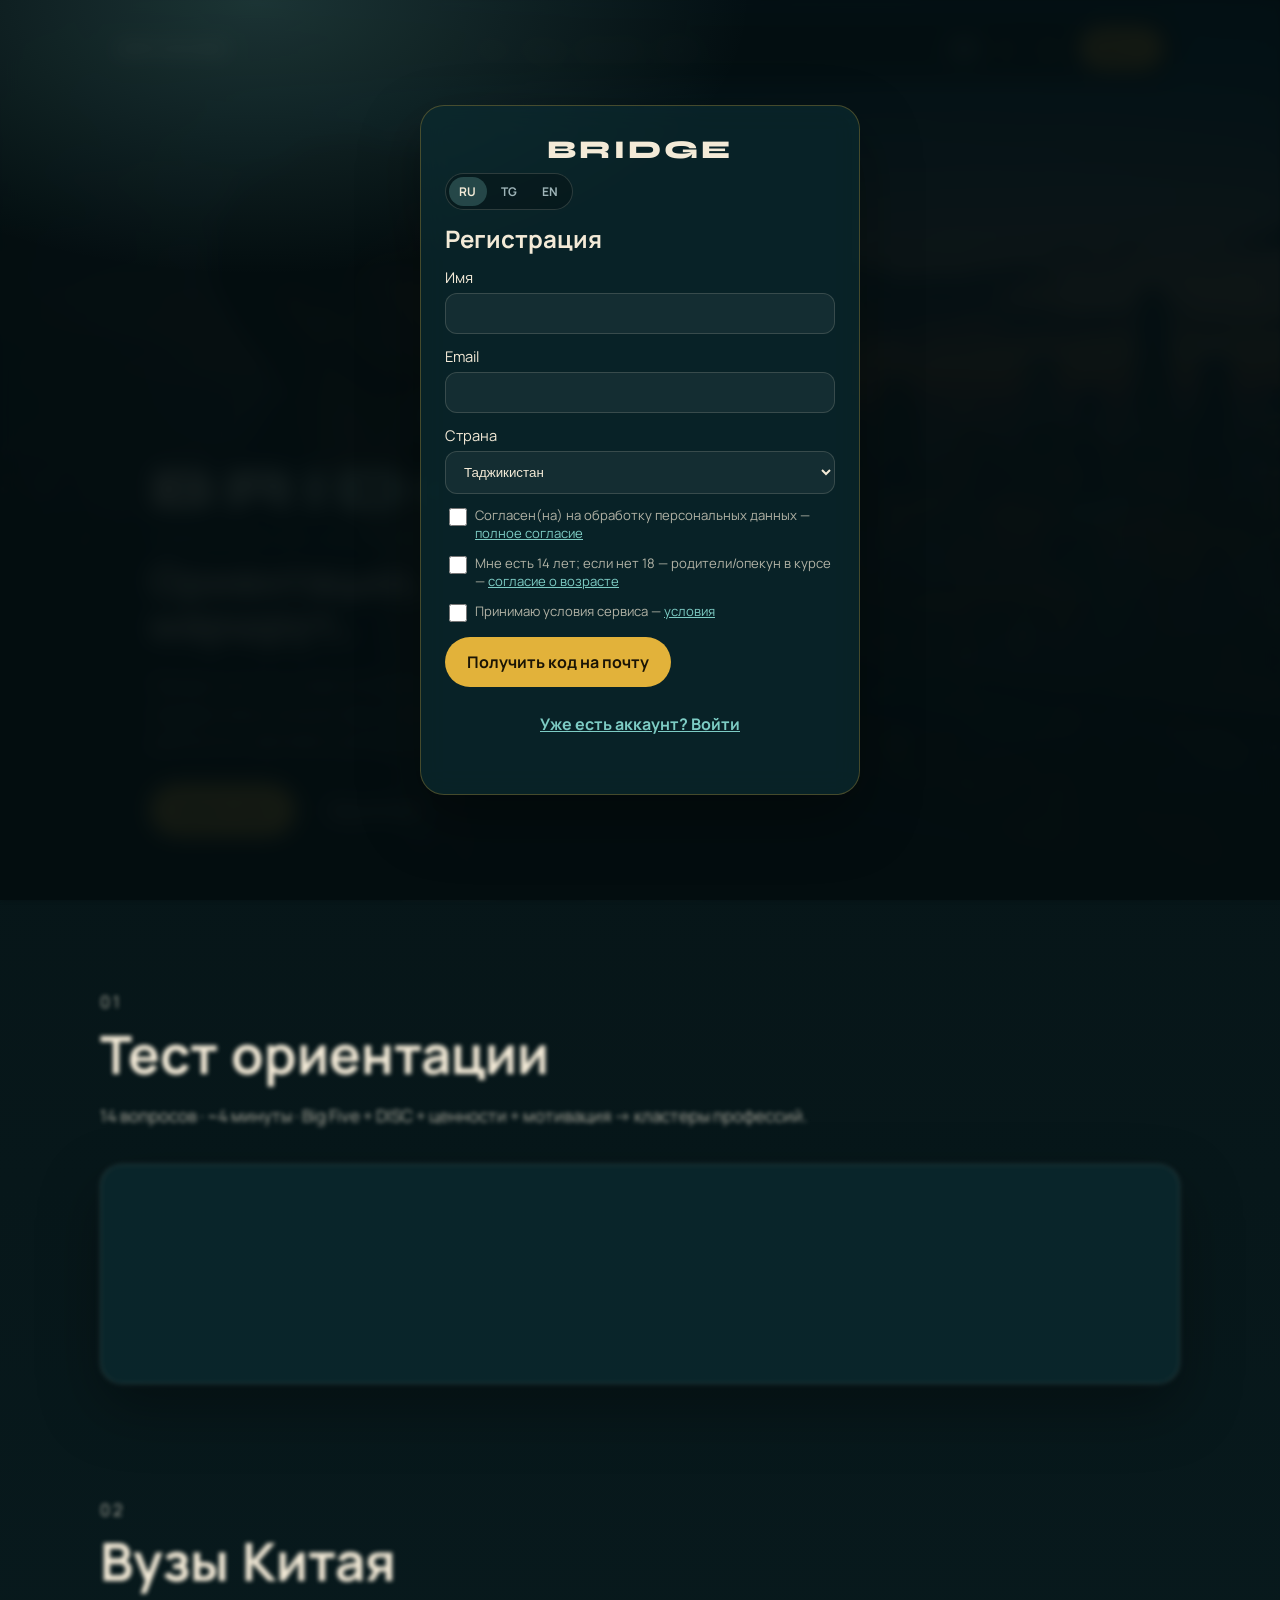
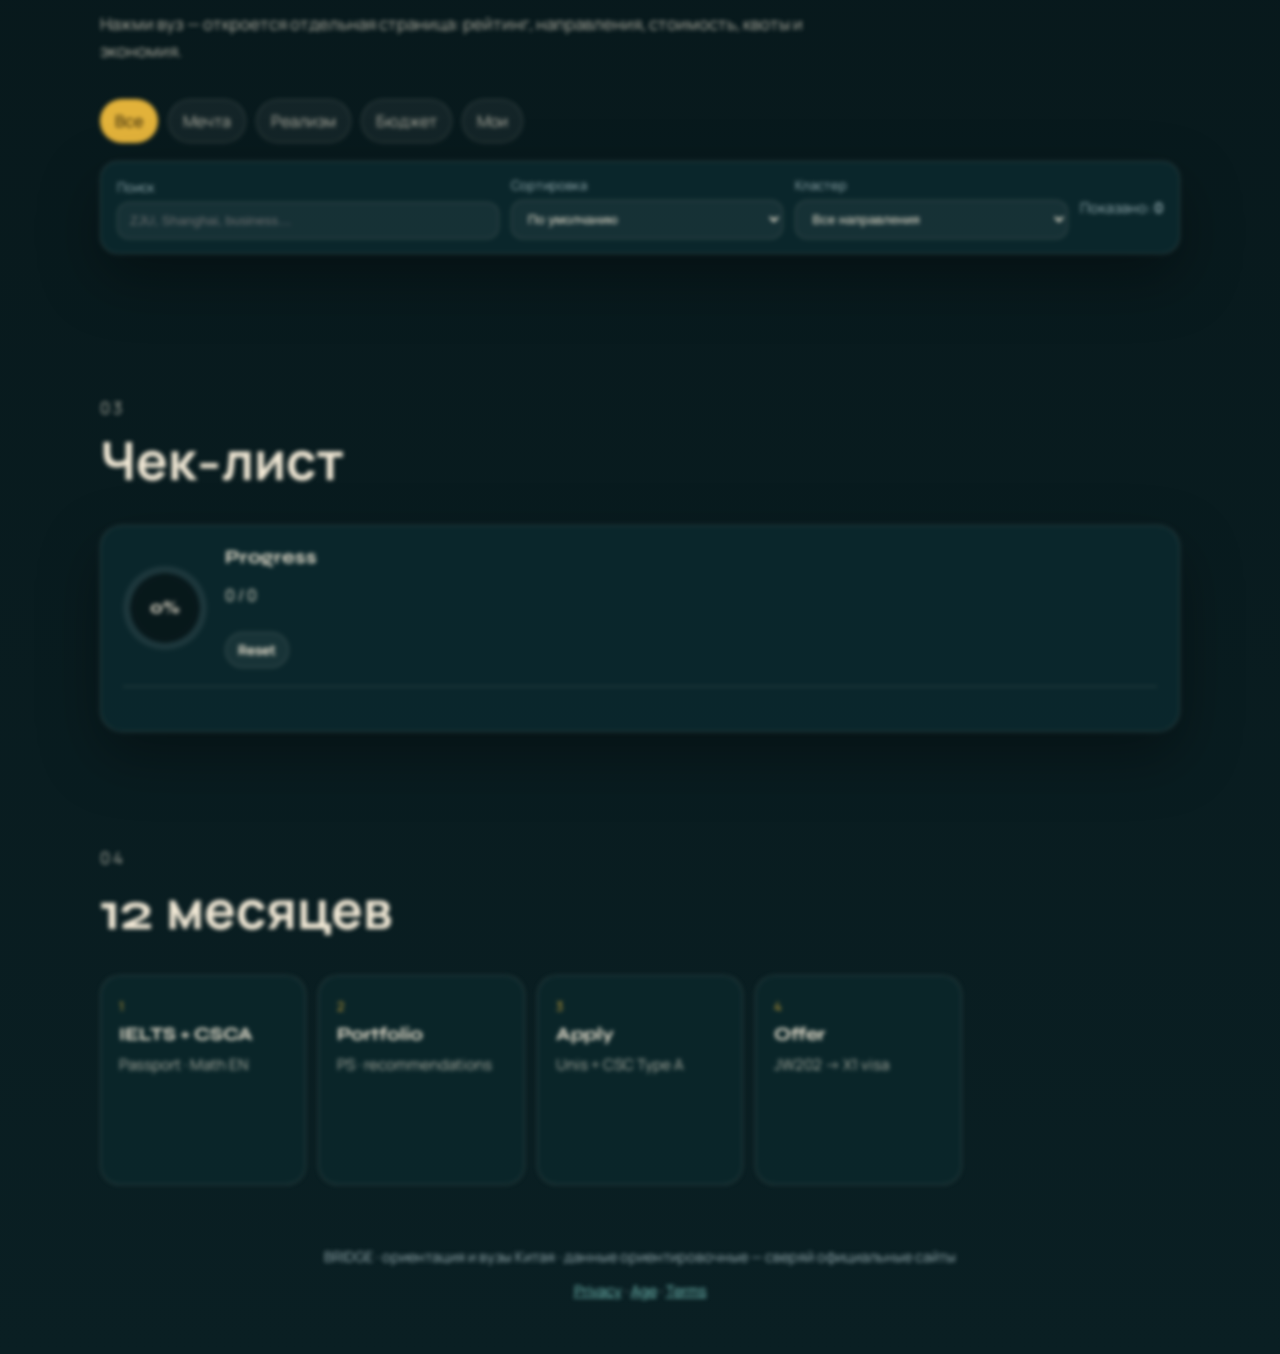
==== commit e94d4399: "Start prod hardening: Resend token OTP, XSS escape, uni filters OTP no longer needs KV (signed token" ====
--- a/docs/bridge-career-guide/index.html
+++ b/docs/bridge-career-guide/index.html
@@ -149,6 +149,40 @@
             <button data-filter="budget" type="button" data-i18n="filter_budget">Бюджет</button>
             <button data-filter="mine" type="button" id="filterMine" data-i18n="filter_mine">Мои</button>
           </div>
+          <div class="uni-toolbar glass">
+            <label class="uni-search">
+              <span data-i18n="uni_search">Поиск</span>
+              <input type="search" id="uniSearch" autocomplete="off" placeholder="ZJU, Shanghai, business…" />
+            </label>
+            <label>
+              <span data-i18n="uni_sort">Сортировка</span>
+              <select id="uniSort">
+                <option value="default" data-i18n="sort_default">По умолчанию</option>
+                <option value="price_asc" data-i18n="sort_price_asc">Цена ↑</option>
+                <option value="price_desc" data-i18n="sort_price_desc">Цена ↓</option>
+                <option value="name" data-i18n="sort_name">Имя</option>
+              </select>
+            </label>
+            <label>
+              <span data-i18n="uni_cluster">Кластер</span>
+              <select id="uniCluster">
+                <option value="all" data-i18n="cluster_all">Все направления</option>
+                <option value="business">Business</option>
+                <option value="finance">Finance</option>
+                <option value="media">Media</option>
+                <option value="it">IT</option>
+                <option value="engineering">Engineering</option>
+                <option value="medicine">Medicine</option>
+                <option value="law">Law</option>
+                <option value="education">Education</option>
+                <option value="hospitality">Hospitality</option>
+                <option value="logistics">Logistics</option>
+                <option value="international_relations">International</option>
+                <option value="design">Design</option>
+              </select>
+            </label>
+            <p class="uni-count"><span data-i18n="uni_showing">Показано</span>: <strong id="uniCount">0</strong></p>
+          </div>
           <div class="uni-track" id="uniTrack"></div>
         </section>
 
@@ -200,8 +234,18 @@
     </footer>
   </div>
 
+  <div class="modal" id="docModal" hidden>
+    <div class="modal-backdrop" data-close-doc></div>
+    <div class="modal-sheet" role="dialog" aria-modal="true">
+      <button class="modal-close" type="button" data-close-doc aria-label="Close">×</button>
+      <div id="docModalBody"></div>
+    </div>
+  </div>
+
   <script src="fx.js"></script>
   <script src="data-universities.js"></script>
+  <script src="documents-catalog.js"></script>
+  <script src="majors-catalog.js"></script>
   <script src="professions.js"></script>
   <script src="i18n.js"></script>
   <script src="auth.js"></script>
--- a/docs/bridge-career-guide/styles.css
+++ b/docs/bridge-career-guide/styles.css
@@ -1028,3 +1028,48 @@
   .nav-right { gap: 8px; }
   .lang-switch button { padding: 5px 8px; }
 }
+
+.doc-list { padding-left: 1.2rem; margin: 10px 0 0; }
+.doc-link {
+  background: none;
+  border: 0;
+  color: var(--mint);
+  text-decoration: underline;
+  padding: 4px 0;
+  text-align: left;
+  font: inherit;
+}
+.doc-link:hover { color: var(--gold); }
+.result-banner {
+  padding: 16px 18px;
+  border-radius: 18px;
+  border: 1px solid rgba(125, 204, 196, 0.35);
+  background: linear-gradient(135deg, rgba(125, 204, 196, 0.14), rgba(226, 178, 58, 0.08));
+  margin-bottom: 14px;
+  animation: brandIn 0.55s ease both;
+}
+#testResult:not([hidden]) { display: block; }
+
+.uni-toolbar {
+  display: grid;
+  grid-template-columns: 1.4fr 1fr 1fr auto;
+  gap: 12px;
+  align-items: end;
+  padding: 14px 16px;
+  margin: 14px 0 18px;
+  border-radius: 18px;
+}
+.uni-toolbar label { display: grid; gap: 6px; font-size: 0.82rem; color: var(--soft); }
+.uni-toolbar input,
+.uni-toolbar select {
+  width: 100%;
+  padding: 10px 12px;
+  border-radius: 12px;
+  border: 1px solid var(--line);
+  background: rgba(255,255,255,0.05);
+  color: var(--sand);
+}
+.uni-count { margin: 0; color: var(--soft); font-size: 0.9rem; align-self: center; }
+@media (max-width: 900px) {
+  .uni-toolbar { grid-template-columns: 1fr; }
+}
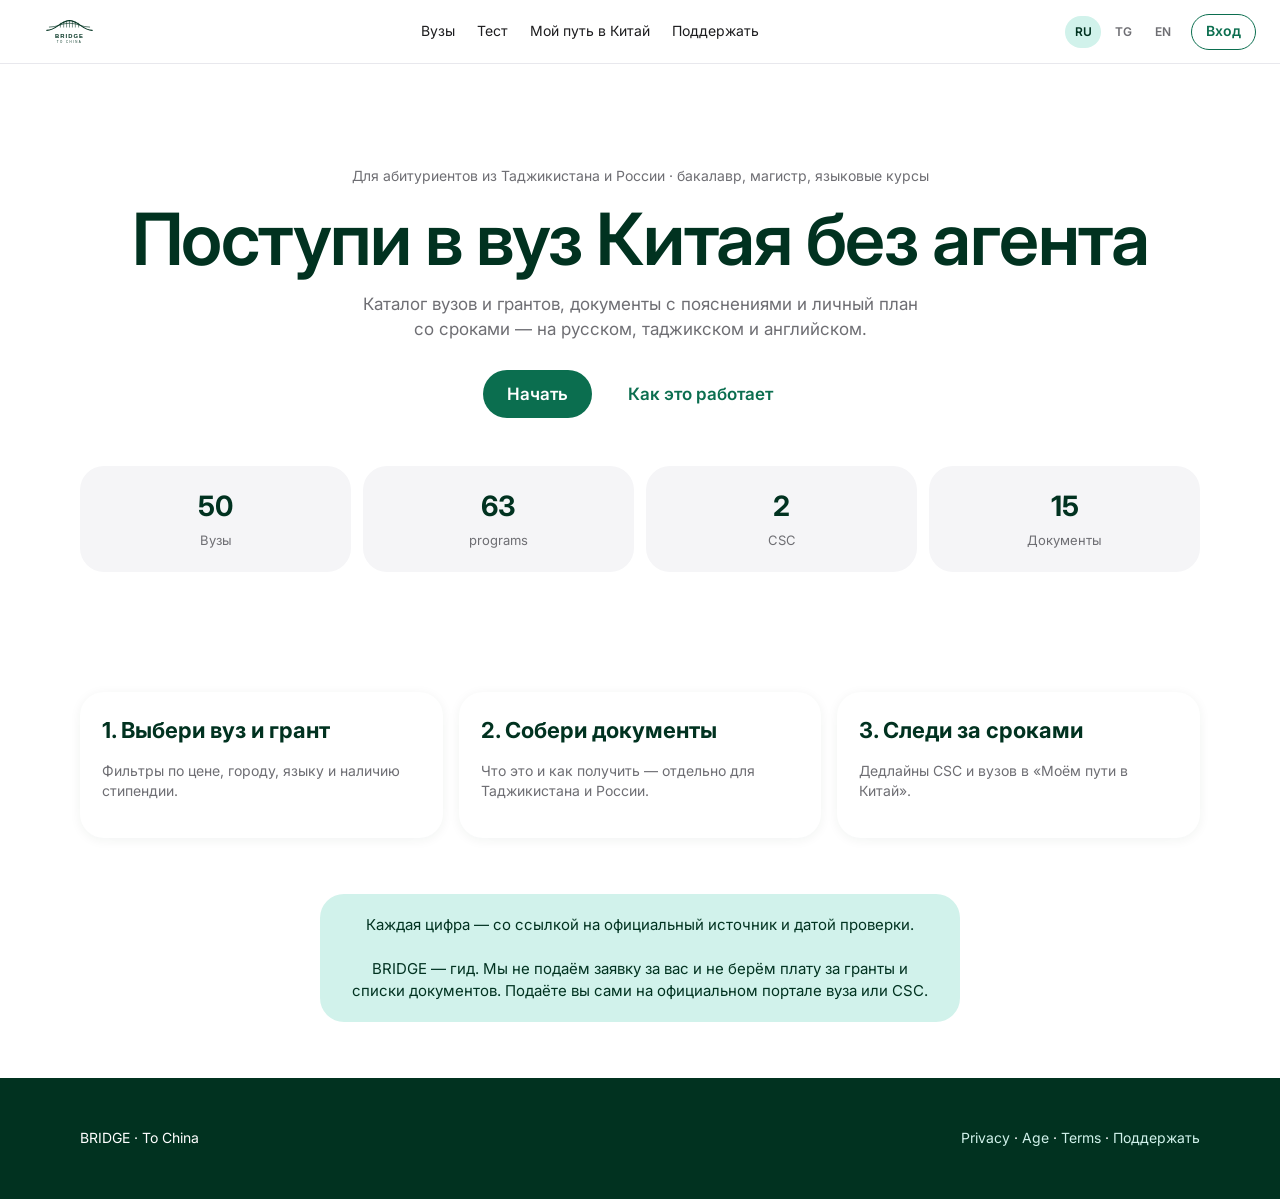
==== commit 8c7685e9: "feat(BRIDGE): Spec-First config + MVP rebuild Layer 3–4: CLAUDE.md, agent roles, cursor rules, featu" ====
--- a/docs/bridge-career-guide/index.html
+++ b/docs/bridge-career-guide/index.html
@@ -3,253 +3,75 @@
 <head>
   <meta charset="UTF-8" />
   <meta name="viewport" content="width=device-width, initial-scale=1, viewport-fit=cover" />
-  <title>BRIDGE — Ориентация и вузы Китая</title>
-  <meta name="description" content="Тест ориентации, профессии и вузы Китая для иностранцев: рейтинг, квоты, цены в CNY / USD / TJS." />
+  <title>BRIDGE · To China</title>
+  <meta name="description" content="Гид по вузам Китая для абитуриентов из Таджикистана и России: гранты CSC, документы, дедлайны." />
+  <link rel="manifest" href="manifest.webmanifest" />
+  <link rel="icon" href="assets/brand/mark.svg" type="image/svg+xml" />
   <link rel="preconnect" href="https://fonts.googleapis.com" />
   <link rel="preconnect" href="https://fonts.gstatic.com" crossorigin />
-  <link href="https://fonts.googleapis.com/css2?family=Manrope:wght@400;500;600;700&family=Syne:wght@600;700;800&display=swap" rel="stylesheet" />
+  <link href="https://fonts.googleapis.com/css2?family=Inter:wght@400;500;600;700&display=swap" rel="stylesheet" />
   <link rel="stylesheet" href="styles.css" />
 </head>
 <body>
-  <div class="progress-bar" aria-hidden="true"><i id="scrollProgress"></i></div>
-
-  <!-- Auth gate -->
-  <div class="auth-gate" id="authGate" hidden>
-    <div class="auth-gate-card glass">
-      <p class="logo gate-brand">BRIDGE</p>
-      <div class="lang-switch gate-lang" role="group" aria-label="Language">
+  <nav class="nav" aria-label="Navigation">
+    <a class="nav-brand" href="#/" aria-label="BRIDGE To China">
+      <img src="assets/brand/logo-dark.svg" alt="" height="28" />
+    </a>
+    <div class="nav-links" id="navLinks">
+      <a href="#/unis" data-i18n="nav_unis">Вузы</a>
+      <a href="#/test" data-i18n="nav_test">Тест</a>
+      <a href="#/path" data-i18n="nav_path">Мой путь в Китай</a>
+      <a href="#/support" data-i18n="nav_support">Поддержать</a>
+    </div>
+    <div class="nav-right">
+      <div class="lang-switch" role="group" aria-label="Language">
         <button type="button" data-lang="ru">RU</button>
         <button type="button" data-lang="tg">TG</button>
         <button type="button" data-lang="en">EN</button>
       </div>
+      <span class="user-pill" id="userPill" hidden></span>
+      <button class="btn btn--tiny btn--secondary" type="button" id="navAuthBtn" data-i18n="nav_logout">Выйти</button>
+    </div>
+  </nav>
 
-      <div id="gateRegister">
-        <h2 data-i18n="gate_title_reg">Регистрация</h2>
-        <form id="registerForm">
-          <label><span data-i18n="gate_name">Имя</span>
-            <input name="name" type="text" required autocomplete="name" />
-          </label>
-          <label><span data-i18n="gate_email">Email</span>
-            <input name="email" type="email" required autocomplete="email" />
-          </label>
-          <label><span data-i18n="gate_country">Страна</span>
-            <select name="country" required>
-              <option value="TJ" data-i18n="gate_country_tj">Таджикистан</option>
-              <option value="RU" data-i18n="gate_country_ru">Россия</option>
-              <option value="OTHER" data-i18n="gate_country_other">Другая</option>
-            </select>
-          </label>
-          <label class="checkline">
-            <input type="checkbox" name="consentPd" required />
-            <span><span data-i18n="consent_pd"></span> —
-              <a href="legal/privacy-consent.html" target="_blank" rel="noopener" data-i18n="consent_pd_link">полное согласие</a></span>
-          </label>
-          <label class="checkline">
-            <input type="checkbox" name="consentAge" required />
-            <span><span data-i18n="consent_age"></span> —
-              <a href="legal/age-consent.html" target="_blank" rel="noopener" data-i18n="consent_age_link">согласие о возрасте</a></span>
-          </label>
-          <label class="checkline">
-            <input type="checkbox" name="consentTerms" required />
-            <span><span data-i18n="consent_terms"></span> —
-              <a href="legal/terms.html" target="_blank" rel="noopener" data-i18n="consent_terms_link">условия</a></span>
-          </label>
-          <button class="btn primary" type="submit" data-i18n="gate_send_code">Получить код на почту</button>
-        </form>
-        <button class="btn linkish" type="button" id="toLogin" data-i18n="gate_switch_login">Уже есть аккаунт? Войти</button>
-      </div>
+  <div id="app"></div>
 
-      <div id="gateLogin" hidden>
-        <h2 data-i18n="gate_title_login">Вход</h2>
-        <form id="loginForm">
-          <label><span data-i18n="gate_email">Email</span>
-            <input name="email" type="email" required autocomplete="email" />
-          </label>
-          <button class="btn primary" type="submit" data-i18n="gate_send_code">Получить код на почту</button>
-        </form>
-        <button class="btn linkish" type="button" id="toRegister" data-i18n="gate_switch_reg">Нет аккаунта? Зарегистрироваться</button>
-      </div>
+  <nav class="tab-bar" id="tabBar" hidden>
+    <a href="#/unis" data-tab="unis" data-i18n="nav_unis">Вузы</a>
+    <a href="#/path" data-tab="path" data-i18n="nav_path">Путь</a>
+    <a href="#/test" data-tab="test" data-i18n="nav_test">Тест</a>
+    <a href="#/support" data-tab="support" data-i18n="nav_support">Помощь</a>
+  </nav>
 
-      <div id="gateOtp" hidden>
-        <h2 data-i18n="gate_code">4-значный код</h2>
-        <p class="muted" id="otpHint" data-i18n="gate_demo_hint"></p>
-        <p class="otp-demo" id="otpDemo" hidden></p>
-        <form id="otpForm">
-          <label>
-            <input name="code" type="text" inputmode="numeric" pattern="[0-9]{4}" maxlength="4" required placeholder="1234" autocomplete="one-time-code" />
-          </label>
-          <button class="btn primary" type="submit" data-i18n="gate_verify">Подтвердить и войти</button>
-        </form>
-      </div>
-      <p class="form-note" id="gateMsg"></p>
-    </div>
-  </div>
-
-  <div id="appShell">
-    <nav class="topnav" aria-label="Navigation">
-      <a class="logo" href="#/">BRIDGE</a>
-      <div class="nav-links">
-        <a href="#/test" data-i18n="nav_test">Тест</a>
-        <a href="#/unis" data-i18n="nav_unis">Вузы</a>
-        <a href="#/checklist" data-i18n="nav_check">Чек-лист</a>
-        <a href="#/plan" data-i18n="nav_plan">План</a>
-      </div>
-      <div class="nav-right">
-        <div class="lang-switch" role="group" aria-label="Language">
-          <button type="button" data-lang="ru">RU</button>
-          <button type="button" data-lang="tg">TG</button>
-          <button type="button" data-lang="en">EN</button>
-        </div>
-        <span class="user-pill" id="userPill" hidden></span>
-        <button class="nav-cta" type="button" id="navAuthBtn" data-i18n="nav_logout">Выйти</button>
-      </div>
-    </nav>
-
-    <div id="homeView">
-      <header class="hero" id="top">
-        <div class="hero-media" aria-hidden="true">
-          <img src="assets/bridge-hero.jpg" alt="" />
-          <div class="hero-shade"></div>
-        </div>
-        <div class="hero-content">
-          <p class="brand-mark reveal">BRIDGE</p>
-          <p class="eyebrow reveal" data-i18n="hero_eyebrow">Таджикистан / РФ → Китай · English track</p>
-          <h1 class="reveal delay-1" data-i18n="hero_title">Ориентация. Вузы Китая. Твой маршрут.</h1>
-          <p class="hero-lead reveal delay-2" data-i18n="hero_lead"></p>
-          <div class="hero-actions reveal delay-3">
-            <a class="btn primary" href="#/test" data-i18n="hero_cta_test">Пройти тест</a>
-            <a class="btn ghost" href="#/unis" data-i18n="hero_cta_unis">Вузы Китая</a>
-          </div>
-        </div>
-      </header>
-
-      <main>
-        <section class="test-section" id="test">
-          <div class="section-head">
-            <p class="eyebrow">01</p>
-            <h2 data-i18n="test_title">Тест ориентации</h2>
-            <p id="testLead" data-i18n="test_lead"></p>
-          </div>
-          <div class="glass test-panel" id="testPanel">
-            <div id="testWizard"></div>
-            <div id="testResult" hidden></div>
-          </div>
-        </section>
-
-        <section class="unis" id="unis">
-          <div class="section-head">
-            <p class="eyebrow">02</p>
-            <h2 data-i18n="unis_title">Вузы Китая</h2>
-            <p id="uniLead" data-i18n="unis_lead"></p>
-          </div>
-          <div class="uni-filters" role="tablist">
-            <button class="active" data-filter="all" type="button" data-i18n="filter_all">Все</button>
-            <button data-filter="dream" type="button" data-i18n="filter_dream">Мечта</button>
-            <button data-filter="real" type="button" data-i18n="filter_real">Реализм</button>
-            <button data-filter="budget" type="button" data-i18n="filter_budget">Бюджет</button>
-            <button data-filter="mine" type="button" id="filterMine" data-i18n="filter_mine">Мои</button>
-          </div>
-          <div class="uni-toolbar glass">
-            <label class="uni-search">
-              <span data-i18n="uni_search">Поиск</span>
-              <input type="search" id="uniSearch" autocomplete="off" placeholder="ZJU, Shanghai, business…" />
-            </label>
-            <label>
-              <span data-i18n="uni_sort">Сортировка</span>
-              <select id="uniSort">
-                <option value="default" data-i18n="sort_default">По умолчанию</option>
-                <option value="price_asc" data-i18n="sort_price_asc">Цена ↑</option>
-                <option value="price_desc" data-i18n="sort_price_desc">Цена ↓</option>
-                <option value="name" data-i18n="sort_name">Имя</option>
-              </select>
-            </label>
-            <label>
-              <span data-i18n="uni_cluster">Кластер</span>
-              <select id="uniCluster">
-                <option value="all" data-i18n="cluster_all">Все направления</option>
-                <option value="business">Business</option>
-                <option value="finance">Finance</option>
-                <option value="media">Media</option>
-                <option value="it">IT</option>
-                <option value="engineering">Engineering</option>
-                <option value="medicine">Medicine</option>
-                <option value="law">Law</option>
-                <option value="education">Education</option>
-                <option value="hospitality">Hospitality</option>
-                <option value="logistics">Logistics</option>
-                <option value="international_relations">International</option>
-                <option value="design">Design</option>
-              </select>
-            </label>
-            <p class="uni-count"><span data-i18n="uni_showing">Показано</span>: <strong id="uniCount">0</strong></p>
-          </div>
-          <div class="uni-track" id="uniTrack"></div>
-        </section>
-
-        <section class="checklist-section" id="checklist">
-          <div class="section-head">
-            <p class="eyebrow">03</p>
-            <h2 data-i18n="check_title">Чек-лист</h2>
-          </div>
-          <div class="checklist-panel glass">
-            <div class="check-progress">
-              <div class="ring" id="checkRing" style="--p:0"><strong id="checkPct">0%</strong></div>
-              <div>
-                <h3>Progress</h3>
-                <p id="checkCount">0 / 0</p>
-                <button class="btn tiny" type="button" id="resetChecks">Reset</button>
-              </div>
-            </div>
-            <div class="check-groups" id="checkGroups"></div>
-          </div>
-        </section>
-
-        <section class="plan" id="plan">
-          <div class="section-head">
-            <p class="eyebrow">04</p>
-            <h2 data-i18n="plan_title">12 месяцев</h2>
-          </div>
-          <div class="timeline">
-            <article class="tl reveal"><span>1</span><h3>IELTS + CSCA</h3><p>Passport · Math EN</p></article>
-            <article class="tl reveal delay-1"><span>2</span><h3>Portfolio</h3><p>PS · recommendations</p></article>
-            <article class="tl reveal delay-2"><span>3</span><h3>Apply</h3><p>Unis + CSC Type A</p></article>
-            <article class="tl reveal delay-3"><span>4</span><h3>Offer</h3><p>JW202 → X1 visa</p></article>
-          </div>
-        </section>
-      </main>
-    </div>
-
-    <!-- University detail page (hash route) -->
-    <section class="uni-page" id="uniPage" hidden>
-      <div class="uni-page-inner" id="uniPageBody"></div>
-    </section>
-
-    <footer class="footer">
-      <p data-i18n="footer">BRIDGE · ориентация и вузы Китая</p>
+  <footer class="site">
+    <div class="wrap">
+      <p>BRIDGE · To China</p>
       <p class="legal-links">
         <a href="legal/privacy-consent.html">Privacy</a> ·
         <a href="legal/age-consent.html">Age</a> ·
-        <a href="legal/terms.html">Terms</a>
+        <a href="legal/terms.html">Terms</a> ·
+        <a href="#/support" data-i18n="nav_support">Support</a>
       </p>
-    </footer>
+    </div>
+  </footer>
+
+  <div class="sheet-root" id="sheet" hidden>
+    <div class="sheet-bg" data-close-sheet></div>
+    <div class="sheet" role="dialog" aria-modal="true" id="sheetBody"></div>
   </div>
-
-  <div class="modal" id="docModal" hidden>
-    <div class="modal-backdrop" data-close-doc></div>
-    <div class="modal-sheet" role="dialog" aria-modal="true">
-      <button class="modal-close" type="button" data-close-doc aria-label="Close">×</button>
-      <div id="docModalBody"></div>
-    </div>
-  </div>
+  <div class="toast" id="toast" hidden></div>
+  <noscript><p style="padding:24px">BRIDGE · To China — включите JavaScript.</p></noscript>
 
   <script src="fx.js"></script>
-  <script src="data-universities.js"></script>
-  <script src="documents-catalog.js"></script>
+  <script src="i18n.js"></script>
+  <script src="i18n-mvp.js"></script>
+  <script src="auth.js"></script>
+  <script src="professions.js"></script>
   <script src="majors-catalog.js"></script>
-  <script src="professions.js"></script>
-  <script src="i18n.js"></script>
-  <script src="auth.js"></script>
   <script src="test-engine.js"></script>
+  <script src="catalog.js"></script>
+  <script src="path.js"></script>
+  <script src="map.js"></script>
   <script src="app.js"></script>
 </body>
 </html>
--- a/docs/bridge-career-guide/styles.css
+++ b/docs/bridge-career-guide/styles.css
@@ -1,1075 +1,258 @@
 :root {
-  --ink: #07171a;
-  --deep: #0c2c31;
-  --teal: #1f6f78;
-  --mint: #7dccc4;
-  --gold: #e2b23a;
-  --sand: #f3ead7;
-  --fog: rgba(243, 234, 215, 0.72);
-  --card: rgba(12, 44, 49, 0.72);
-  --line: rgba(243, 234, 215, 0.16);
-  --ok: #62d6a4;
-  --warn: #e2b23a;
-  --soft: #9eb4b8;
-  --radius: 22px;
-  --shadow: 0 24px 60px rgba(0, 0, 0, 0.35);
-  --font: "Manrope", system-ui, sans-serif;
-  --display: "Syne", "Manrope", sans-serif;
-}
-
+  --brand-900: #013220;
+  --brand-600: #0B6E4F;
+  --brand-400: #50C878;
+  --brand-100: #D1F2EB;
+  --n-0: #FFFFFF;
+  --n-50: #F5F5F7;
+  --n-100: #E8E8ED;
+  --n-500: #6E6E73;
+  --n-900: #1D1D1F;
+  --ok: #50C878;
+  --warn: #B8860B;
+  --err: #C0392B;
+  --r-sm: 12px;
+  --r-md: 18px;
+  --r-lg: 24px;
+  --r-pill: 999px;
+  --shadow-1: 0 2px 12px rgba(1, 50, 32, 0.06);
+  --shadow-2: 0 12px 40px rgba(1, 50, 32, 0.12);
+  --font: -apple-system, BlinkMacSystemFont, "SF Pro Text", Inter, "Segoe UI", sans-serif;
+  --ease: cubic-bezier(0.22, 0.61, 0.36, 1);
+  --dur: 320ms;
+  --nav-h: 64px;
+}
 * { box-sizing: border-box; }
 html { scroll-behavior: smooth; }
 body {
   margin: 0;
   font-family: var(--font);
-  color: var(--sand);
-  background:
-    radial-gradient(1200px 600px at 10% -10%, rgba(126, 204, 196, 0.18), transparent 60%),
-    radial-gradient(900px 500px at 100% 20%, rgba(226, 178, 58, 0.12), transparent 55%),
-    linear-gradient(180deg, #061214 0%, var(--ink) 40%, #0a1f23 100%);
+  font-size: 17px;
+  line-height: 1.47;
+  color: var(--n-900);
+  background: var(--n-0);
   min-height: 100vh;
-  overflow-x: hidden;
-}
-
+}
 img { max-width: 100%; display: block; }
 button, a { font: inherit; }
-button { cursor: pointer; border: 0; }
-
-.progress-bar {
-  position: fixed;
-  inset: 0 0 auto;
-  height: 3px;
-  z-index: 100;
-  background: transparent;
-}
-.progress-bar i {
-  display: block;
-  height: 100%;
-  width: 0%;
-  background: linear-gradient(90deg, var(--mint), var(--gold));
-}
-
-.topnav {
-  position: fixed;
-  top: 14px;
-  left: 50%;
-  transform: translateX(-50%);
-  width: min(1080px, calc(100% - 24px));
-  z-index: 90;
+button { cursor: pointer; border: 0; background: none; }
+a { color: var(--brand-600); text-decoration: none; }
+a:hover { text-decoration: underline; }
+
+.nav {
+  position: sticky;
+  top: 0;
+  z-index: 50;
+  height: var(--nav-h);
   display: flex;
   align-items: center;
   justify-content: space-between;
   gap: 16px;
-  padding: 12px 16px;
-  border: 1px solid var(--line);
-  border-radius: 999px;
-  background: rgba(7, 23, 26, 0.7);
-  backdrop-filter: blur(16px);
-}
-.logo {
-  font-family: var(--display);
-  font-weight: 800;
-  letter-spacing: 0.08em;
-  color: var(--sand);
-  text-decoration: none;
-}
-.nav-links {
-  display: flex;
-  gap: 18px;
-}
-.nav-links a {
-  color: var(--fog);
-  text-decoration: none;
-  font-size: 0.92rem;
-}
-.nav-links a:hover { color: var(--gold); }
-.nav-cta {
-  background: var(--gold);
-  color: #1a1405;
-  border-radius: 999px;
-  padding: 10px 16px;
-  font-weight: 700;
-}
-
+  padding: 0 24px;
+  background: rgba(255, 255, 255, 0.72);
+  backdrop-filter: blur(20px);
+  border-bottom: 1px solid var(--n-100);
+}
+.nav-brand { display: flex; align-items: center; gap: 10px; color: var(--brand-900); text-decoration: none; }
+.nav-brand svg { height: 28px; width: auto; }
+.nav-links { display: flex; gap: 22px; }
+.nav-links a { color: var(--n-900); text-decoration: none; font-size: 14px; }
+.nav-links a.active, .nav-links a:hover { color: var(--brand-600); text-decoration: none; }
+.nav-right { display: flex; align-items: center; gap: 10px; }
+.lang-switch { display: flex; gap: 4px; }
+.lang-switch button {
+  width: 36px; height: 32px; border-radius: var(--r-pill);
+  color: var(--n-500); font-size: 12px; font-weight: 600;
+}
+.lang-switch button.active { background: var(--brand-100); color: var(--brand-900); }
+.user-pill { font-size: 13px; color: var(--n-500); }
+
+.btn {
+  display: inline-flex; align-items: center; justify-content: center;
+  height: 48px; padding: 0 24px; border-radius: var(--r-pill);
+  font-weight: 600; text-decoration: none; transition: transform var(--dur) var(--ease), background var(--dur);
+}
+.btn:hover { text-decoration: none; transform: translateY(-1px); }
+.btn:focus-visible { outline: 3px solid rgba(80, 200, 120, 0.4); outline-offset: 2px; }
+.btn--primary { background: var(--brand-600); color: #fff; }
+.btn--primary:hover { background: #095c42; }
+.btn--secondary { border: 1.5px solid var(--brand-600); color: var(--brand-600); }
+.btn--ghost { color: var(--brand-600); }
+.btn--tiny { height: 36px; padding: 0 14px; font-size: 14px; }
+
+.wrap { width: min(1120px, calc(100% - 40px)); margin: 0 auto; }
+#app { min-height: calc(100vh - var(--nav-h) - 88px); }
 .hero {
-  position: relative;
-  min-height: 100vh;
-  display: grid;
-  align-items: end;
-  padding: 120px 20px 64px;
-}
-.hero-media {
-  position: absolute;
-  inset: 0;
-  z-index: 0;
-}
-.hero-media img {
-  width: 100%;
-  height: 100%;
-  object-fit: cover;
-  animation: ken 18s ease-in-out infinite alternate;
-}
-.hero-shade {
-  position: absolute;
-  inset: 0;
-  background:
-    linear-gradient(180deg, rgba(6, 18, 20, 0.35) 0%, rgba(6, 18, 20, 0.55) 40%, rgba(6, 18, 20, 0.96) 100%),
-    linear-gradient(90deg, rgba(6, 18, 20, 0.75), transparent 55%);
-}
-.hero-content {
-  position: relative;
-  z-index: 1;
-  width: min(980px, 100%);
-  margin: 0 auto;
-}
-.eyebrow {
-  text-transform: uppercase;
-  letter-spacing: 0.16em;
-  font-size: 0.78rem;
-  color: var(--mint);
-  margin: 0 0 14px;
-}
-h1, h2, h3 { font-family: var(--display); line-height: 1.05; margin: 0; }
-h1 {
-  font-size: clamp(2.6rem, 8vw, 5.4rem);
-  font-weight: 800;
-  max-width: 12ch;
-}
-h1 span {
-  background: linear-gradient(90deg, var(--gold), #f3ead7 55%, var(--mint));
-  -webkit-background-clip: text;
-  background-clip: text;
-  color: transparent;
-}
-.hero-lead {
-  max-width: 38rem;
-  font-size: 1.12rem;
-  color: var(--fog);
-  line-height: 1.6;
-  margin: 22px 0 28px;
-}
-.hero-actions, .finale-actions { display: flex; flex-wrap: wrap; gap: 12px; }
-.btn {
-  border-radius: 999px;
-  padding: 14px 22px;
-  font-weight: 700;
-  transition: transform 0.2s ease, background 0.2s ease, color 0.2s ease;
-}
-.btn:hover { transform: translateY(-2px); }
-.btn.primary { background: var(--gold); color: #1a1405; }
-.btn.ghost {
-  background: transparent;
-  color: var(--sand);
-  border: 1px solid var(--line);
-}
-.btn.tiny {
-  margin-top: 10px;
-  padding: 8px 12px;
-  font-size: 0.85rem;
-  background: rgba(255,255,255,0.06);
-  color: var(--sand);
-  border: 1px solid var(--line);
-  border-radius: 999px;
-}
-.hero-stats {
-  display: grid;
-  grid-template-columns: repeat(3, minmax(0, 1fr));
-  gap: 12px;
-  margin-top: 36px;
-  max-width: 560px;
-}
-.hero-stats div {
-  border: 1px solid var(--line);
-  border-radius: 18px;
-  padding: 14px 16px;
-  background: rgba(7, 23, 26, 0.45);
-}
-.hero-stats strong {
-  display: block;
-  font-family: var(--display);
-  font-size: 1.35rem;
-}
-.hero-stats span {
-  color: var(--soft);
-  font-size: 0.86rem;
-}
-
-section {
-  width: min(1080px, calc(100% - 32px));
-  margin: 0 auto;
-  padding: 88px 0 24px;
-}
-.section-head { max-width: 720px; margin-bottom: 34px; }
-.section-head h2 {
-  font-size: clamp(2rem, 5vw, 3.3rem);
-  margin-bottom: 12px;
-}
-.section-head p, .lead {
-  color: var(--fog);
-  line-height: 1.65;
-  font-size: 1.05rem;
-}
-
-.glass {
-  background: var(--card);
-  border: 1px solid var(--line);
-  border-radius: var(--radius);
-  box-shadow: var(--shadow);
-  backdrop-filter: blur(14px);
-}
-.card { padding: 22px; }
-.card h3 { margin-bottom: 14px; font-size: 1.25rem; }
-.card-grid {
-  display: grid;
-  grid-template-columns: repeat(3, minmax(0, 1fr));
-  gap: 16px;
-}
-.chip-list {
-  list-style: none;
-  margin: 0;
-  padding: 0;
-  display: grid;
-  gap: 10px;
-}
-.chip-list li {
-  padding: 10px 12px;
-  border-radius: 14px;
-  background: rgba(125, 204, 196, 0.1);
-  border: 1px solid rgba(125, 204, 196, 0.18);
-}
-.chip-list.muted li {
-  background: rgba(255,255,255,0.04);
-  border-color: var(--line);
-  color: var(--fog);
-}
-.quote-card {
-  padding: 24px;
-  border-radius: var(--radius);
-  background:
-    linear-gradient(160deg, rgba(226, 178, 58, 0.22), rgba(12, 44, 49, 0.85));
-  border: 1px solid rgba(226, 178, 58, 0.35);
-}
-.quote-card p {
-  font-family: var(--display);
-  font-size: 1.25rem;
-  line-height: 1.35;
-  margin: 0 0 14px;
-}
-.quote-card span { color: var(--fog); }
-
-.meter-block {
-  margin-top: 22px;
-  padding: 24px;
-  border-radius: var(--radius);
-  border: 1px solid var(--line);
-  background: rgba(7, 23, 26, 0.55);
-}
-.meter-block h3 { margin-bottom: 18px; }
-.meters { display: grid; gap: 14px; }
-.meter {
-  display: grid;
-  grid-template-columns: 180px 1fr;
-  gap: 12px;
-  align-items: center;
-}
-.meter span { color: var(--fog); font-size: 0.92rem; }
-.meter i {
-  height: 12px;
-  border-radius: 999px;
-  background: rgba(255,255,255,0.08);
-  position: relative;
-  overflow: hidden;
-}
-.meter i::after {
-  content: "";
-  position: absolute;
-  inset: 0 auto 0 0;
-  width: var(--v);
-  border-radius: inherit;
-  background: linear-gradient(90deg, var(--mint), var(--gold));
-  transform: scaleX(0);
-  transform-origin: left;
-  transition: transform 1s ease;
-}
-.meter.visible i::after { transform: scaleX(1); }
-.meter.weak i::after { background: linear-gradient(90deg, #8a6a4a, #c47b5a); }
-
-.path {
-  position: relative;
-  width: 100%;
-  max-width: none;
-  padding: 0;
-  margin: 72px 0;
-  min-height: 720px;
-  display: grid;
-  align-items: center;
-}
-.path-bg {
-  position: absolute;
-  inset: 0;
-}
-.path-bg img {
-  width: 100%;
-  height: 100%;
-  object-fit: cover;
-  filter: saturate(0.9);
-}
-.path-shade {
-  position: absolute;
-  inset: 0;
-  background:
-    linear-gradient(90deg, rgba(6,18,20,0.92) 0%, rgba(6,18,20,0.78) 45%, rgba(6,18,20,0.55) 100%);
-}
-.path-inner {
-  position: relative;
-  z-index: 1;
-  width: min(1080px, calc(100% - 32px));
-  margin: 0 auto;
-  padding: 72px 0;
-}
-.path-inner h2 {
-  font-size: clamp(2rem, 5vw, 3.4rem);
-  margin-bottom: 14px;
-}
-.path-choices {
-  display: grid;
-  grid-template-columns: 1.2fr 1fr;
-  gap: 16px;
-  margin-top: 28px;
-}
-.choice {
-  padding: 24px;
-  border-radius: var(--radius);
-  border: 1px solid var(--line);
-  background: rgba(7, 23, 26, 0.7);
-}
-.choice .tag {
-  display: inline-block;
-  margin: 0 0 10px;
-  padding: 6px 10px;
-  border-radius: 999px;
-  font-size: 0.78rem;
-  letter-spacing: 0.08em;
-  text-transform: uppercase;
-}
-.choice.yes .tag { background: rgba(98, 214, 164, 0.18); color: var(--ok); }
-.choice.no .tag { background: rgba(196, 123, 90, 0.18); color: #e0a488; }
-.choice h3 { margin-bottom: 10px; }
-.choice p:last-child { color: var(--fog); line-height: 1.55; margin: 0; }
-.one-liner {
-  margin-top: 22px;
-  padding: 18px 20px;
-  border-left: 3px solid var(--gold);
-  background: rgba(226, 178, 58, 0.08);
-}
-.one-liner p { margin: 0; font-size: 1.1rem; }
-
-.uni-filters {
-  display: flex;
-  flex-wrap: wrap;
-  gap: 10px;
-  margin-bottom: 18px;
-}
-.uni-filters button {
-  padding: 10px 14px;
-  border-radius: 999px;
-  background: rgba(255,255,255,0.05);
-  color: var(--fog);
-  border: 1px solid var(--line);
-}
-.uni-filters button.active {
-  background: var(--gold);
-  color: #1a1405;
-  border-color: transparent;
-}
-.uni-track {
-  display: grid;
-  grid-auto-flow: column;
-  grid-auto-columns: minmax(260px, 300px);
-  gap: 14px;
-  overflow-x: auto;
-  padding-bottom: 10px;
-  scroll-snap-type: x mandatory;
-}
-.uni-track::-webkit-scrollbar { height: 8px; }
-.uni-track::-webkit-scrollbar-thumb {
-  background: rgba(226, 178, 58, 0.45);
-  border-radius: 999px;
-}
-.uni-card {
-  scroll-snap-align: start;
-  min-height: 280px;
-  padding: 20px;
-  border-radius: var(--radius);
-  border: 1px solid var(--line);
-  background: linear-gradient(180deg, rgba(18, 52, 57, 0.95), rgba(8, 24, 27, 0.95));
-  display: flex;
-  flex-direction: column;
-  gap: 10px;
-  transition: transform 0.25s ease, border-color 0.25s ease;
-}
-.uni-card:hover {
-  transform: translateY(-4px);
-  border-color: rgba(226, 178, 58, 0.45);
-}
-.uni-card.hidden { display: none; }
-.uni-rank {
-  font-family: var(--display);
-  color: var(--gold);
-  font-size: 1.4rem;
-}
-.uni-card h3 { font-size: 1.25rem; }
-.major {
-  color: var(--mint);
-  margin: 0;
+  padding: 88px 0 72px;
+  text-align: center;
+}
+.hero h1 {
+  font-size: clamp(40px, 7vw, 72px);
   font-weight: 600;
-}
-.uni-card p:not(.major) {
-  color: var(--fog);
-  line-height: 1.5;
-  margin: 0;
-  flex: 1;
-}
-.uni-meta {
-  display: flex;
-  gap: 8px;
-  flex-wrap: wrap;
-}
-.uni-meta span {
-  font-size: 0.8rem;
-  padding: 6px 10px;
-  border-radius: 999px;
-  background: rgba(255,255,255,0.06);
-  border: 1px solid var(--line);
-}
-.uni-card.dream { box-shadow: inset 0 0 0 1px rgba(98, 214, 164, 0.25); }
-.uni-card.real { box-shadow: inset 0 0 0 1px rgba(226, 178, 58, 0.2); }
-
-.checklist-panel { padding: 22px; }
-.check-progress {
-  display: flex;
-  gap: 18px;
-  align-items: center;
-  margin-bottom: 22px;
-  padding-bottom: 18px;
-  border-bottom: 1px solid var(--line);
-}
+  letter-spacing: -0.02em;
+  line-height: 1.05;
+  color: var(--brand-900);
+  margin: 12px 0 16px;
+}
+.hero p.lead { color: var(--n-500); max-width: 560px; margin: 0 auto 28px; }
+.hero-actions { display: flex; gap: 12px; justify-content: center; flex-wrap: wrap; }
+.stats { display: grid; grid-template-columns: repeat(4, 1fr); gap: 12px; margin: 48px 0; }
+.stat { background: var(--n-50); border-radius: var(--r-lg); padding: 20px; text-align: center; }
+.stat strong { display: block; font-size: 28px; color: var(--brand-900); }
+.stat span { color: var(--n-500); font-size: 13px; }
+.grid-3 { display: grid; grid-template-columns: repeat(3, 1fr); gap: 16px; }
+.card {
+  background: var(--n-0);
+  border-radius: var(--r-lg);
+  box-shadow: var(--shadow-1);
+  padding: 22px;
+  transition: box-shadow var(--dur) var(--ease), transform var(--dur) var(--ease);
+}
+.card:hover { box-shadow: var(--shadow-2); transform: translateY(-2px); }
+.card h3 { margin: 0 0 8px; font-size: 22px; color: var(--brand-900); }
+.muted { color: var(--n-500); font-size: 14px; }
+.disclaimer {
+  margin: 56px auto; max-width: 640px; text-align: center;
+  background: var(--brand-100); color: var(--brand-900);
+  border-radius: var(--r-lg); padding: 20px 24px; font-size: 15px;
+}
+footer.site {
+  background: var(--brand-900); color: #fff; padding: 36px 0;
+  font-size: 14px;
+}
+footer.site a { color: var(--brand-100); }
+footer.site .wrap { display: flex; justify-content: space-between; gap: 16px; flex-wrap: wrap; align-items: center; }
+
+.chip, .tag, .badge {
+  display: inline-flex; align-items: center; height: 28px; padding: 0 12px;
+  border-radius: var(--r-pill); font-size: 13px; font-weight: 600;
+}
+.chip { height: 36px; background: var(--n-50); color: var(--n-900); border: 1px solid transparent; }
+.chip--active { background: var(--brand-100); color: var(--brand-900); }
+.tag { background: var(--brand-100); color: var(--brand-900); }
+.badge--ok { background: var(--brand-100); color: var(--brand-900); }
+.badge--warn { background: #F8EBCB; color: #6B4E00; }
+.badge--err { background: #F8D7D4; color: var(--err); }
+.badge--gone { background: var(--n-100); color: var(--n-500); }
+
+.catalog-layout { display: grid; grid-template-columns: 280px 1fr; gap: 28px; padding: 32px 0 64px; }
+.filters { position: sticky; top: 80px; align-self: start; }
+.filters fieldset { border: 0; padding: 0 0 16px; margin: 0; }
+.filters legend { font-size: 13px; font-weight: 600; color: var(--n-500); margin-bottom: 8px; }
+.chips { display: flex; flex-wrap: wrap; gap: 6px; }
+.uni-grid { display: grid; grid-template-columns: repeat(3, 1fr); gap: 16px; }
+.uni-card { display: flex; flex-direction: column; gap: 8px; color: inherit; text-decoration: none; min-height: 220px; }
+.uni-card:hover { text-decoration: none; }
+.uni-card .ph {
+  height: 110px; border-radius: 16px; background: linear-gradient(135deg, var(--brand-100), var(--n-50));
+  display: grid; place-items: center; color: var(--brand-600);
+}
+.uni-card .ph svg { height: 36px; }
+.search {
+  width: 100%; height: 48px; border-radius: var(--r-pill); border: 1px solid var(--n-100);
+  padding: 0 18px; background: var(--n-50);
+}
+
+.uni-hero { padding: 28px 0 12px; display: grid; grid-template-columns: 1fr 320px; gap: 24px; align-items: start; }
+.uni-hero h1 { font-size: clamp(32px, 4vw, 48px); margin: 8px 0 12px; color: var(--brand-900); letter-spacing: -0.02em; }
+.tiles { display: grid; grid-template-columns: repeat(4, 1fr); gap: 12px; margin: 16px 0 32px; }
+.tile { background: var(--n-50); border-radius: var(--r-md); padding: 16px; }
+.tile label { display: block; font-size: 12px; color: var(--n-500); }
+.tile strong { font-size: 20px; color: var(--brand-900); }
+.tile .src { font-size: 12px; color: var(--brand-600); cursor: help; }
+.map-box { background: var(--n-50); border-radius: var(--r-lg); padding: 12px; }
+.map-box svg { width: 100%; height: auto; display: block; }
+.map-dot { fill: var(--brand-600); }
+.map-pulse { fill: var(--brand-400); opacity: 0.35; }
+
+.sheet-root[hidden] { display: none !important; }
+.sheet-root { position: fixed; inset: 0; z-index: 80; }
+.sheet-bg { position: absolute; inset: 0; background: rgba(29,29,31,.4); }
+.sheet {
+  position: absolute; left: 50%; top: 8%; transform: translateX(-50%);
+  width: min(640px, calc(100% - 24px)); max-height: 84vh; overflow: auto;
+  background: #fff; border-radius: var(--r-lg); padding: 28px; box-shadow: var(--shadow-2);
+}
+.tabs { display: flex; gap: 8px; margin: 12px 0; }
+.tabs button { height: 36px; padding: 0 14px; border-radius: var(--r-pill); background: var(--n-50); }
+.tabs button.active { background: var(--brand-100); color: var(--brand-900); font-weight: 600; }
+
+.path-head { display: flex; justify-content: space-between; gap: 16px; align-items: center; padding: 28px 0 8px; }
 .ring {
   --p: 0;
-  width: 84px;
-  height: 84px;
-  border-radius: 50%;
-  display: grid;
-  place-items: center;
-  background:
-    radial-gradient(circle at center, rgba(7,23,26,0.95) 58%, transparent 59%),
-    conic-gradient(var(--gold) calc(var(--p) * 1%), rgba(255,255,255,0.08) 0);
-}
-.ring strong { font-family: var(--display); font-size: 1.1rem; }
-.check-groups { display: grid; gap: 18px; }
-.check-group h4 {
-  margin: 0 0 10px;
-  font-family: var(--display);
-  font-size: 1.15rem;
-}
-.check-item {
-  display: grid;
-  grid-template-columns: 28px 1fr;
-  gap: 12px;
-  align-items: start;
-  padding: 12px 12px;
-  border-radius: 16px;
-  border: 1px solid transparent;
-  transition: background 0.2s ease, border-color 0.2s ease;
-}
-.check-item:hover {
-  background: rgba(255,255,255,0.03);
-}
-.check-item input {
-  width: 20px;
-  height: 20px;
-  margin-top: 2px;
-  accent-color: var(--gold);
-}
-.check-item label {
-  cursor: pointer;
-  line-height: 1.45;
-}
-.check-item label small {
-  display: block;
-  color: var(--soft);
-  margin-top: 4px;
-}
-.check-item.done label {
-  color: var(--mint);
-  text-decoration: line-through;
-  text-decoration-color: rgba(125, 204, 196, 0.45);
-}
-.check-item.done label small {
-  text-decoration: none;
-  color: var(--soft);
-}
-
-.timeline {
-  display: grid;
-  grid-template-columns: repeat(5, minmax(0, 1fr));
-  gap: 12px;
-}
-.tl {
-  padding: 18px;
-  border-radius: 20px;
-  border: 1px solid var(--line);
-  background: rgba(12, 44, 49, 0.55);
-  min-height: 210px;
-}
-.tl span {
-  display: inline-block;
-  margin-bottom: 10px;
-  color: var(--gold);
-  font-size: 0.8rem;
-  letter-spacing: 0.08em;
-  text-transform: uppercase;
-}
-.tl h3 { margin-bottom: 10px; font-size: 1.15rem; }
-.tl p { margin: 0; color: var(--fog); line-height: 1.5; font-size: 0.95rem; }
-.week {
-  margin-top: 18px;
-  padding: 22px;
-}
-.week h3 { margin-bottom: 14px; }
-.week-grid {
-  display: grid;
-  grid-template-columns: repeat(7, minmax(0, 1fr));
-  gap: 10px;
-}
-.week-grid div {
-  padding: 12px;
-  border-radius: 16px;
-  background: rgba(255,255,255,0.04);
-  border: 1px solid var(--line);
-  min-height: 110px;
-}
-.week-grid b {
-  display: block;
-  font-family: var(--display);
-  margin-bottom: 8px;
-  color: var(--mint);
-}
-.week-grid span {
-  color: var(--fog);
-  font-size: 0.88rem;
-  line-height: 1.4;
-}
-
-.finale {
-  padding-bottom: 80px;
-}
-.finale-card {
-  padding: clamp(28px, 6vw, 48px);
-  border-radius: 28px;
-  border: 1px solid rgba(226, 178, 58, 0.35);
-  background:
-    linear-gradient(135deg, rgba(226, 178, 58, 0.16), rgba(12, 44, 49, 0.9) 45%),
-    url("assets/bridge-campus.jpg") center/cover;
-  background-blend-mode: multiply, normal;
-}
-.finale-card h2 {
-  font-size: clamp(2rem, 5vw, 3.4rem);
-  max-width: 16ch;
-  margin-bottom: 14px;
-}
-.finale-card > p {
-  max-width: 40rem;
-  color: var(--fog);
-  line-height: 1.6;
-  margin-bottom: 22px;
-}
-
-.footer {
-  text-align: center;
-  padding: 24px 16px 40px;
-  color: var(--soft);
-  font-size: 0.9rem;
-}
-
-.reveal {
-  opacity: 0;
-  transform: translateY(22px);
-  transition: opacity 0.7s ease, transform 0.7s ease;
-}
-.reveal.visible {
-  opacity: 1;
-  transform: none;
-}
-.delay-1 { transition-delay: 0.08s; }
-.delay-2 { transition-delay: 0.16s; }
-.delay-3 { transition-delay: 0.24s; }
-.delay-4 { transition-delay: 0.32s; }
-
-@keyframes ken {
-  from { transform: scale(1.05) translate3d(0, 0, 0); }
-  to { transform: scale(1.12) translate3d(-1.5%, -1%, 0); }
-}
-
-@media (max-width: 960px) {
+  width: 72px; height: 72px; border-radius: 50%;
+  background: conic-gradient(var(--brand-400) calc(var(--p) * 1%), var(--n-100) 0);
+  display: grid; place-items: center;
+}
+.ring span { background: #fff; width: 54px; height: 54px; border-radius: 50%; display: grid; place-items: center; font-weight: 700; color: var(--brand-900); font-size: 14px; }
+.check-row { display: flex; gap: 12px; align-items: flex-start; padding: 12px 0; border-bottom: 1px solid var(--n-100); }
+.check-row input { margin-top: 4px; accent-color: var(--brand-600); width: 18px; height: 18px; }
+.timeline { border-left: 2px solid var(--brand-100); margin: 12px 0 32px 8px; padding-left: 18px; }
+.tl-item { margin: 0 0 16px; }
+.tl-item time { font-size: 12px; color: var(--n-500); }
+
+.auth-card { width: min(440px, 100%); margin: 48px auto; padding: 32px; }
+.auth-card h1 { font-size: 32px; margin: 0 0 8px; color: var(--brand-900); }
+.auth-card label { display: block; margin: 12px 0; font-size: 14px; }
+.auth-card input, .auth-card select {
+  width: 100%; height: 48px; border-radius: 14px; border: 1px solid var(--n-100);
+  padding: 0 14px; margin-top: 6px; background: var(--n-50);
+}
+.checkline { display: flex; gap: 10px; align-items: flex-start; font-size: 14px; }
+.otp-row { display: flex; gap: 8px; justify-content: center; margin: 16px 0; }
+.otp-row input {
+  width: 44px; height: 52px; text-align: center; font-size: 22px; font-weight: 600;
+  border-radius: 12px; border: 1px solid var(--n-100); background: var(--n-50);
+}
+.form-note { color: var(--err); font-size: 14px; min-height: 1.2em; }
+.empty { text-align: center; padding: 48px 16px; color: var(--n-500); }
+.empty svg { height: 48px; margin: 0 auto 12px; color: var(--n-100); }
+
+.test-progress { color: var(--n-500); font-size: 14px; margin-bottom: 8px; }
+.test-options { display: grid; gap: 8px; margin-top: 16px; }
+.test-opt, .pick-opt {
+  text-align: left; padding: 14px 16px; border-radius: var(--r-md);
+  background: var(--n-50); border: 1px solid transparent;
+}
+.test-opt:hover, .pick-opt:hover { border-color: var(--brand-400); }
+.pick-grid { display: grid; gap: 8px; }
+.cluster-pills { display: flex; flex-wrap: wrap; gap: 8px; margin: 12px 0 24px; }
+.pill { background: var(--brand-100); color: var(--brand-900); border-radius: var(--r-pill); padding: 6px 12px; font-size: 13px; }
+.prog-table { width: 100%; border-collapse: collapse; font-size: 14px; }
+.prog-table th, .prog-table td { text-align: left; padding: 10px 8px; border-bottom: 1px solid var(--n-100); }
+.doc-chip { cursor: pointer; }
+.toast {
+  position: fixed; bottom: 24px; left: 50%; transform: translateX(-50%);
+  background: var(--brand-900); color: #fff; padding: 12px 18px; border-radius: var(--r-pill);
+  z-index: 90; font-size: 14px;
+}
+.tab-bar {
+  display: none;
+  position: fixed; bottom: 0; left: 0; right: 0; z-index: 40;
+  background: rgba(255,255,255,.92); backdrop-filter: blur(16px);
+  border-top: 1px solid var(--n-100);
+  padding: 8px 12px calc(8px + env(safe-area-inset-bottom));
+  justify-content: space-around;
+}
+.tab-bar a { color: var(--n-500); font-size: 11px; text-align: center; text-decoration: none; }
+.tab-bar a.active { color: var(--brand-600); }
+
+@media (max-width: 1024px) {
+  .uni-grid { grid-template-columns: repeat(2, 1fr); }
+  .tiles { grid-template-columns: repeat(2, 1fr); }
+  .uni-hero { grid-template-columns: 1fr; }
+  .stats, .grid-3 { grid-template-columns: 1fr 1fr; }
+}
+@media (max-width: 640px) {
   .nav-links { display: none; }
-  .card-grid,
-  .path-choices,
-  .timeline,
-  .week-grid {
-    grid-template-columns: 1fr;
-  }
-  .meter {
-    grid-template-columns: 1fr;
-    gap: 6px;
-  }
-  .hero-stats { grid-template-columns: 1fr; }
-  .week-grid div { min-height: auto; }
-}
-
-@media print {
-  .topnav, .progress-bar, .nav-cta, #resetChecks, .uni-filters { display: none !important; }
-  body { background: white; color: black; }
-  .glass, .uni-card, .tl, .choice, .finale-card { box-shadow: none; break-inside: avoid; }
-}
-
-/* ---- Auth / Test / Modal upgrades ---- */
-.nav-right { display: flex; align-items: center; gap: 10px; }
-.user-pill {
-  padding: 8px 12px;
-  border-radius: 999px;
-  background: rgba(125, 204, 196, 0.15);
-  border: 1px solid rgba(125, 204, 196, 0.35);
-  color: var(--mint);
-  font-size: 0.85rem;
-  max-width: 140px;
-  overflow: hidden;
-  text-overflow: ellipsis;
-  white-space: nowrap;
-}
-.auth-grid {
-  display: grid;
-  grid-template-columns: 1.1fr 0.9fr;
-  gap: 16px;
-}
-.auth-card { padding: 22px; display: grid; gap: 12px; }
-.auth-card h3 { margin: 0 0 4px; }
-.auth-card label {
-  display: grid;
-  gap: 6px;
-  font-size: 0.92rem;
-  color: var(--fog);
-}
-.auth-card input,
-.auth-card select {
-  width: 100%;
-  border-radius: 12px;
-  border: 1px solid var(--line);
-  background: rgba(0,0,0,0.25);
-  color: var(--sand);
-  padding: 12px 14px;
-  font: inherit;
-}
-.checkline {
-  grid-template-columns: 20px 1fr !important;
-  align-items: start;
-  gap: 10px !important;
-}
-.checkline input { width: 18px; height: 18px; margin-top: 2px; accent-color: var(--gold); }
-.form-note { min-height: 1.2em; color: var(--mint); margin: 0; font-size: 0.9rem; }
-.legal-box {
-  margin-top: 8px;
-  padding: 14px;
-  border-radius: 14px;
-  background: rgba(255,255,255,0.04);
-  border: 1px solid var(--line);
-}
-.legal-box h4 { margin: 0 0 8px; font-family: var(--display); }
-.legal-box ul { margin: 0; padding-left: 18px; color: var(--soft); font-size: 0.86rem; line-height: 1.5; }
-
-.test-panel { padding: 22px; min-height: 220px; }
-.locked-note { color: var(--soft); }
-.test-progress { color: var(--gold); font-size: 0.85rem; letter-spacing: 0.08em; text-transform: uppercase; margin-bottom: 10px; }
-.test-options { display: grid; gap: 10px; margin-top: 16px; }
-.test-opt {
-  text-align: left;
-  padding: 14px 16px;
-  border-radius: 16px;
-  border: 1px solid var(--line);
-  background: rgba(255,255,255,0.04);
-  color: var(--sand);
-  transition: border-color 0.2s ease, transform 0.2s ease;
-}
-.test-opt:hover {
-  border-color: rgba(226, 178, 58, 0.55);
-  transform: translateY(-2px);
-}
-.result-unis { display: grid; gap: 10px; margin: 16px 0; }
-.result-uni {
-  display: grid;
-  gap: 4px;
-  text-align: left;
-  padding: 14px 16px;
-  border-radius: 16px;
-  border: 1px solid rgba(125, 204, 196, 0.3);
-  background: rgba(125, 204, 196, 0.08);
-  color: var(--sand);
-}
-.result-uni span { color: var(--mint); font-size: 0.92rem; }
-.result-uni em { color: var(--gold); font-style: normal; font-size: 0.9rem; }
-
-.uni-card { cursor: pointer; }
-.uni-card.is-mine { box-shadow: inset 0 0 0 1px rgba(125, 204, 196, 0.55); }
-.uni-click-hint {
-  display: block;
-  margin-top: 4px;
-  font-size: 0.78rem;
-  color: var(--gold);
-}
-.hint-line { color: var(--soft); font-size: 0.9rem; margin-top: 10px; }
-.empty-unis { color: var(--soft); padding: 20px; }
-
-.modal[hidden] { display: none !important; }
-.modal {
-  position: fixed;
-  inset: 0;
-  z-index: 200;
-  display: grid;
-  place-items: center;
-  padding: 18px;
-}
-.modal-backdrop {
-  position: absolute;
-  inset: 0;
-  background: rgba(0,0,0,0.65);
-  backdrop-filter: blur(4px);
-}
-.modal-sheet {
-  position: relative;
-  z-index: 1;
-  width: min(920px, 100%);
-  max-height: min(90vh, 900px);
-  overflow: auto;
-  border-radius: 24px;
-  border: 1px solid rgba(226, 178, 58, 0.35);
-  background: linear-gradient(180deg, #0f3035, #07171a);
-  padding: 24px 22px 28px;
-  box-shadow: var(--shadow);
-}
-.modal-close {
-  position: sticky;
-  top: 0;
-  float: right;
-  width: 40px;
-  height: 40px;
-  border-radius: 50%;
-  background: rgba(255,255,255,0.08);
-  color: var(--sand);
-  font-size: 1.4rem;
-  line-height: 1;
-}
-.modal-major { color: var(--mint); font-weight: 600; margin: 8px 0; }
-.modal-blurb { color: var(--fog); line-height: 1.55; }
-.modal-links { display: flex; flex-wrap: wrap; gap: 8px; margin: 14px 0 18px; }
-.modal-grid {
-  display: grid;
-  grid-template-columns: 1fr 1fr;
-  gap: 14px;
-  margin-bottom: 14px;
-}
-.modal-block {
-  padding: 14px;
-  border-radius: 18px;
-  border: 1px solid var(--line);
-  background: rgba(255,255,255,0.03);
-}
-.modal-block h3 { margin: 0 0 10px; font-size: 1.1rem; }
-.info-table {
-  width: 100%;
-  border-collapse: collapse;
-  font-size: 0.9rem;
-}
-.info-table th,
-.info-table td {
-  border-bottom: 1px solid var(--line);
-  padding: 8px 6px;
-  text-align: left;
-  vertical-align: top;
-}
-.info-table th { color: var(--soft); font-weight: 600; }
-.info-table tr.total td { color: var(--gold); font-weight: 700; border-bottom: 0; }
-.muted { color: var(--soft); font-size: 0.86rem; }
-.cost-bars { display: grid; gap: 8px; margin-top: 12px; }
-.cbar {
-  display: grid;
-  grid-template-columns: 70px 1fr;
-  gap: 8px;
-  align-items: center;
-  font-size: 0.8rem;
-  color: var(--soft);
-}
-.cbar i {
-  height: 10px;
-  border-radius: 999px;
-  background: rgba(255,255,255,0.08);
-  position: relative;
-  overflow: hidden;
-}
-.cbar i::after {
-  content: "";
-  position: absolute;
-  inset: 0 auto 0 0;
-  width: var(--w);
-  background: linear-gradient(90deg, var(--mint), var(--gold));
-  border-radius: inherit;
-}
-
-@media (max-width: 960px) {
-  .auth-grid,
-  .modal-grid { grid-template-columns: 1fr; }
-  .nav-links { display: none; }
-}
-
-/* ---- Auth gate ---- */
-.auth-gate {
-  position: fixed;
-  inset: 0;
-  z-index: 300;
-  display: grid;
-  place-items: center;
-  padding: 20px;
-  background:
-    radial-gradient(900px 500px at 20% 0%, rgba(125, 204, 196, 0.2), transparent 55%),
-    rgba(4, 14, 16, 0.92);
-  backdrop-filter: blur(10px);
-}
-.auth-gate[hidden] { display: none !important; }
-.auth-gate-card {
-  width: min(440px, 100%);
-  padding: 28px 24px;
-  border-radius: 24px;
-  border: 1px solid rgba(226, 178, 58, 0.28);
-}
-.gate-brand {
-  font-family: var(--display);
-  font-size: 1.6rem;
-  letter-spacing: 0.12em;
-  margin: 0 0 8px;
-  text-align: center;
-}
-.gate-lang { justify-content: center; margin-bottom: 18px; }
-.auth-gate-card h2 { margin: 0 0 14px; font-family: var(--display); }
-.auth-gate-card label {
-  display: grid;
-  gap: 6px;
-  margin-bottom: 12px;
-  font-size: 0.92rem;
-}
-.auth-gate-card input[type="text"],
-.auth-gate-card input[type="email"],
-.auth-gate-card select,
-#otpForm input {
-  width: 100%;
-  padding: 12px 14px;
-  border-radius: 12px;
-  border: 1px solid var(--line);
-  background: rgba(255,255,255,0.05);
-  color: var(--sand);
-}
-.auth-gate-card .checkline {
-  display: grid;
-  grid-template-columns: 18px 1fr;
-  gap: 10px;
-  align-items: start;
-  font-size: 0.82rem;
-  color: var(--fog);
-}
-.auth-gate-card .checkline a { color: var(--mint); }
-.btn.linkish {
-  background: transparent;
-  color: var(--mint);
-  margin-top: 12px;
-  width: 100%;
-  text-decoration: underline;
-}
-.otp-demo {
-  font-family: var(--display);
-  font-size: 1.8rem;
-  letter-spacing: 0.35em;
-  text-align: center;
-  color: var(--gold);
-  margin: 8px 0 16px;
-}
-#appShell.gated > :not(.auth-gate) {
-  filter: blur(2px);
-  pointer-events: none;
-  user-select: none;
-}
-
-/* ---- Lang switch ---- */
-.lang-switch {
-  display: inline-flex;
-  gap: 4px;
-  padding: 3px;
-  border-radius: 999px;
-  border: 1px solid var(--line);
-  background: rgba(0,0,0,0.25);
-}
-.lang-switch button {
-  padding: 6px 10px;
-  border-radius: 999px;
-  background: transparent;
-  color: var(--soft);
-  font-size: 0.75rem;
-  font-weight: 700;
-  letter-spacing: 0.04em;
-}
-.lang-switch button.active {
-  background: rgba(125, 204, 196, 0.25);
-  color: var(--sand);
-}
-
-.brand-mark {
-  font-family: var(--display);
-  font-weight: 800;
-  font-size: clamp(2.2rem, 6vw, 3.6rem);
-  letter-spacing: 0.14em;
-  margin: 0 0 6px;
-  background: linear-gradient(90deg, var(--sand), var(--mint), var(--gold));
-  -webkit-background-clip: text;
-  background-clip: text;
-  color: transparent;
-  animation: brandIn 1s ease both;
-}
-@keyframes brandIn {
-  from { opacity: 0; transform: translateY(12px); }
-  to { opacity: 1; transform: none; }
-}
-.hero h1 { font-size: clamp(1.6rem, 4.2vw, 2.6rem); max-width: 16ch; }
-.hero-actions .btn { text-decoration: none; display: inline-flex; align-items: center; }
-
-/* ---- Uni detail page ---- */
-.uni-page {
-  padding: 110px 20px 60px;
-  max-width: 1080px;
-  margin: 0 auto;
-}
-.uni-page[hidden],
-#homeView[hidden] { display: none !important; }
-.uni-page h1 {
-  font-family: var(--display);
-  font-size: clamp(1.8rem, 4vw, 2.8rem);
-  margin: 8px 0 12px;
-}
-.uni-back { margin-bottom: 18px; text-decoration: none; display: inline-flex; }
-.uni-detail-grid {
-  display: grid;
-  grid-template-columns: 1fr 1fr;
-  gap: 14px;
-  margin-top: 22px;
-}
-.detail-block {
-  padding: 18px;
-  border-radius: 20px;
-}
-.detail-block h3 { margin: 0 0 12px; font-family: var(--display); }
-.detail-block.highlight {
-  border-color: rgba(226, 178, 58, 0.4);
-  background: linear-gradient(160deg, rgba(226, 178, 58, 0.12), rgba(12, 44, 49, 0.6));
-}
-.save-line {
-  display: flex;
-  flex-direction: column;
-  gap: 6px;
-  margin-top: 14px;
-  padding-top: 12px;
-  border-top: 1px solid var(--line);
-}
-.save-line strong {
-  font-size: 1.15rem;
-  color: var(--gold);
-}
-.cluster-pills { display: flex; flex-wrap: wrap; gap: 8px; margin: 12px 0 18px; }
-.cluster-pills .pill {
-  padding: 8px 12px;
-  border-radius: 999px;
-  border: 1px solid rgba(125, 204, 196, 0.35);
-  background: rgba(125, 204, 196, 0.1);
-  font-size: 0.88rem;
-}
-.cluster-pills em { color: var(--gold); font-style: normal; margin-left: 6px; }
-.prof-list { list-style: none; padding: 0; margin: 0 0 18px; display: grid; gap: 8px; }
-.prof-list li {
-  padding: 10px 12px;
-  border-radius: 12px;
-  border: 1px solid var(--line);
-  background: rgba(255,255,255,0.03);
-  display: flex;
-  justify-content: space-between;
-  gap: 10px;
-  flex-wrap: wrap;
-}
-.result-uni { text-decoration: none; color: inherit; }
-.pick-grid { display: grid; gap: 8px; margin-bottom: 12px; }
-.pick-opt {
-  display: grid;
-  grid-template-columns: 18px 1fr;
-  gap: 10px;
-  padding: 12px 14px;
-  border-radius: 14px;
-  border: 1px solid var(--line);
-  cursor: pointer;
-}
-.legal-links { margin-top: 6px; }
-.legal-links a { color: var(--mint); }
-
-@media (max-width: 800px) {
-  .uni-detail-grid { grid-template-columns: 1fr; }
-  .nav-right { gap: 8px; }
-  .lang-switch button { padding: 5px 8px; }
-}
-
-.doc-list { padding-left: 1.2rem; margin: 10px 0 0; }
-.doc-link {
-  background: none;
-  border: 0;
-  color: var(--mint);
-  text-decoration: underline;
-  padding: 4px 0;
-  text-align: left;
-  font: inherit;
-}
-.doc-link:hover { color: var(--gold); }
-.result-banner {
-  padding: 16px 18px;
-  border-radius: 18px;
-  border: 1px solid rgba(125, 204, 196, 0.35);
-  background: linear-gradient(135deg, rgba(125, 204, 196, 0.14), rgba(226, 178, 58, 0.08));
-  margin-bottom: 14px;
-  animation: brandIn 0.55s ease both;
-}
-#testResult:not([hidden]) { display: block; }
-
-.uni-toolbar {
-  display: grid;
-  grid-template-columns: 1.4fr 1fr 1fr auto;
-  gap: 12px;
-  align-items: end;
-  padding: 14px 16px;
-  margin: 14px 0 18px;
-  border-radius: 18px;
-}
-.uni-toolbar label { display: grid; gap: 6px; font-size: 0.82rem; color: var(--soft); }
-.uni-toolbar input,
-.uni-toolbar select {
-  width: 100%;
-  padding: 10px 12px;
-  border-radius: 12px;
-  border: 1px solid var(--line);
-  background: rgba(255,255,255,0.05);
-  color: var(--sand);
-}
-.uni-count { margin: 0; color: var(--soft); font-size: 0.9rem; align-self: center; }
-@media (max-width: 900px) {
-  .uni-toolbar { grid-template-columns: 1fr; }
-}
+  .catalog-layout { grid-template-columns: 1fr; }
+  .filters { position: static; }
+  .uni-grid, .stats, .grid-3, .tiles { grid-template-columns: 1fr; }
+  .hero { padding: 48px 0 36px; }
+  .tab-bar { display: flex; }
+  #app { padding-bottom: 72px; }
+  .sheet { top: auto; bottom: 0; left: 0; transform: none; width: 100%; border-radius: 24px 24px 0 0; max-height: 88vh; }
+}
+@media (prefers-reduced-motion: reduce) {
+  * { animation: none !important; transition: none !important; }
+}
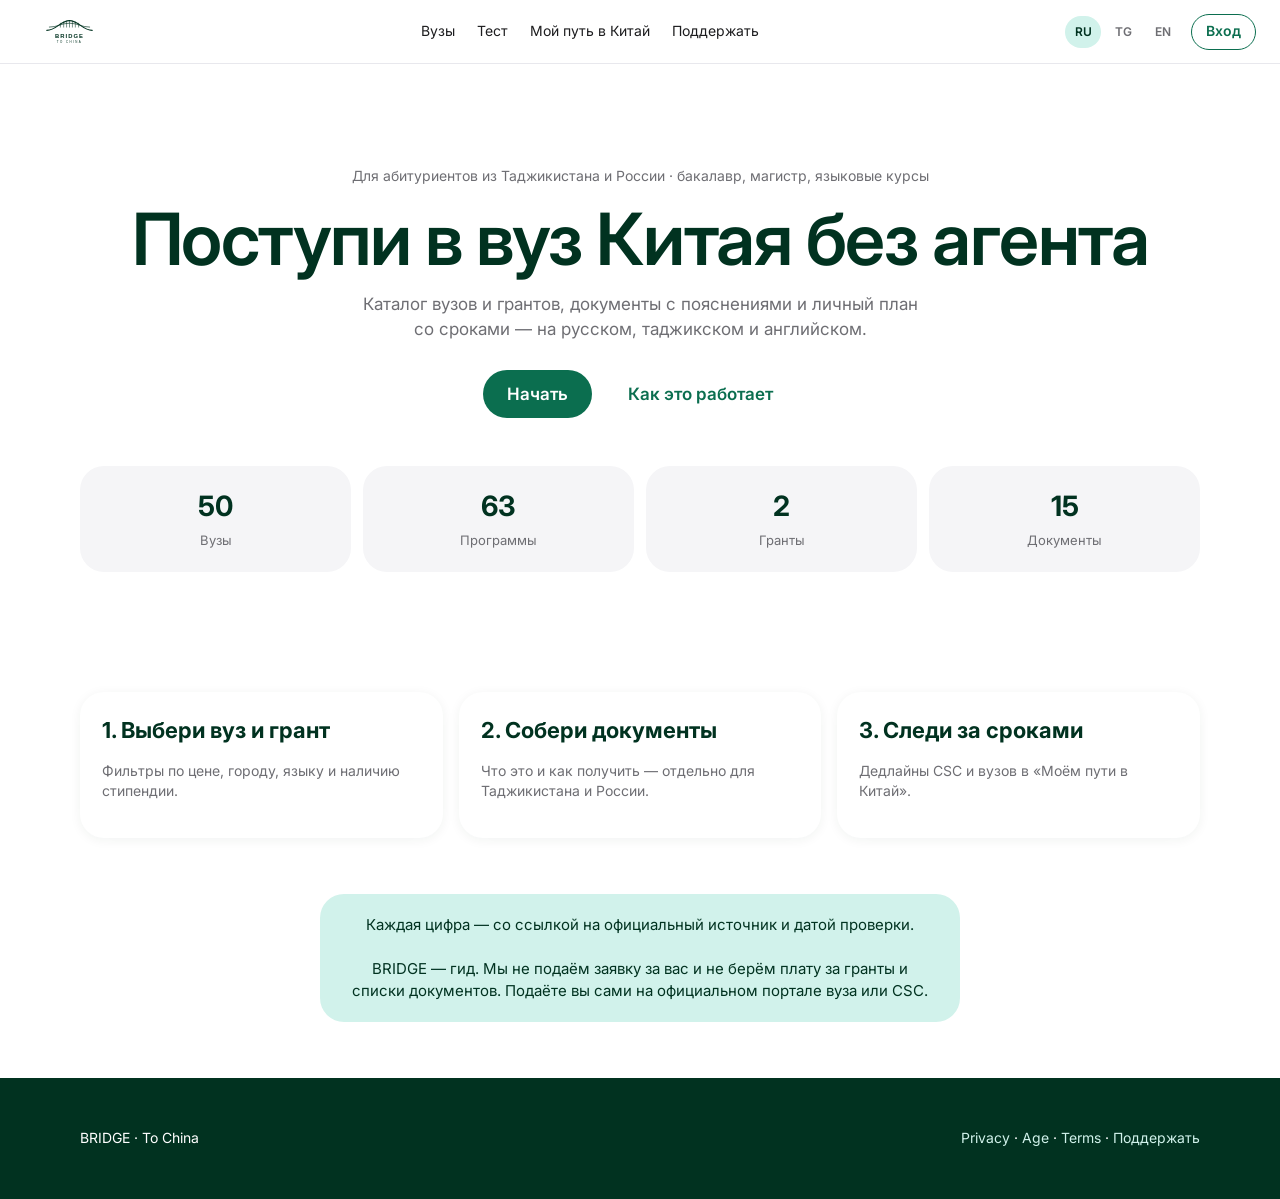
==== commit c7faeb3c: "fix(auth): require Turnstile on sign-in and tighten headers Gate OTP and feedback on a server-side T" ====
--- a/docs/bridge-career-guide/index.html
+++ b/docs/bridge-career-guide/index.html
@@ -73,5 +73,6 @@
   <script src="path.js"></script>
   <script src="map.js"></script>
   <script src="app.js"></script>
+  <script src="https://challenges.cloudflare.com/turnstile/v0/api.js?onload=onBridgeTurnstileLoad&render=explicit" async defer></script>
 </body>
 </html>
--- a/docs/bridge-career-guide/styles.css
+++ b/docs/bridge-career-guide/styles.css
@@ -121,6 +121,34 @@
   font-size: 14px;
 }
 footer.site a { color: var(--brand-100); }
+
+.legal-page { padding: 32px 0 72px; }
+.legal-page h1 {
+  font-size: clamp(32px, 4vw, 48px);
+  font-weight: 600;
+  letter-spacing: -0.02em;
+  line-height: 1.1;
+  color: var(--brand-900);
+  margin: 8px 0 12px;
+}
+.legal-page .lead { color: var(--n-500); max-width: 720px; }
+.legal-page article {
+  background: var(--n-50);
+  border-radius: var(--r-lg);
+  padding: 8px 28px 28px;
+  margin-top: 28px;
+}
+.legal-page article:hover { transform: none; box-shadow: none; }
+.legal-page h2 { font-size: 22px; color: var(--brand-900); margin: 28px 0 8px; }
+.legal-page li { margin: 6px 0; }
+.legal-box {
+  background: var(--brand-100);
+  color: var(--brand-900);
+  border-radius: var(--r-md);
+  padding: 16px 18px;
+  margin-top: 28px;
+}
+.legal-actions { display: flex; gap: 12px; flex-wrap: wrap; margin-top: 28px; }
 footer.site .wrap { display: flex; justify-content: space-between; gap: 16px; flex-wrap: wrap; align-items: center; }
 
 .chip, .tag, .badge {
@@ -194,16 +222,18 @@
 .auth-card { width: min(440px, 100%); margin: 48px auto; padding: 32px; }
 .auth-card h1 { font-size: 32px; margin: 0 0 8px; color: var(--brand-900); }
 .auth-card label { display: block; margin: 12px 0; font-size: 14px; }
-.auth-card input, .auth-card select {
+.auth-card input:not([type="checkbox"]), .auth-card select {
   width: 100%; height: 48px; border-radius: 14px; border: 1px solid var(--n-100);
   padding: 0 14px; margin-top: 6px; background: var(--n-50);
 }
-.checkline { display: flex; gap: 10px; align-items: flex-start; font-size: 14px; }
+.checkline { display: flex; gap: 10px; align-items: flex-start; font-size: 14px; text-align: left; }
+.checkline input[type="checkbox"] { width: 18px; height: 18px; min-width: 18px; margin-top: 3px; accent-color: var(--brand-600); }
 .otp-row { display: flex; gap: 8px; justify-content: center; margin: 16px 0; }
 .otp-row input {
   width: 44px; height: 52px; text-align: center; font-size: 22px; font-weight: 600;
   border-radius: 12px; border: 1px solid var(--n-100); background: var(--n-50);
 }
+#turnstileBox { margin: 8px 0 4px; }
 .form-note { color: var(--err); font-size: 14px; min-height: 1.2em; }
 .empty { text-align: center; padding: 48px 16px; color: var(--n-500); }
 .empty svg { height: 48px; margin: 0 auto 12px; color: var(--n-100); }
@@ -236,6 +266,10 @@
 }
 .tab-bar a { color: var(--n-500); font-size: 11px; text-align: center; text-decoration: none; }
 .tab-bar a.active { color: var(--brand-600); }
+.donate-card { text-align: center; }
+.donate-card .qr { margin: 12px auto; width: 160px; height: 160px; }
+.donate-card code { display: block; word-break: break-all; font-size: 13px; background: var(--n-50); padding: 10px 12px; border-radius: 12px; }
+.donate-card .hero-actions { justify-content: center; }
 
 @media (max-width: 1024px) {
   .uni-grid { grid-template-columns: repeat(2, 1fr); }
